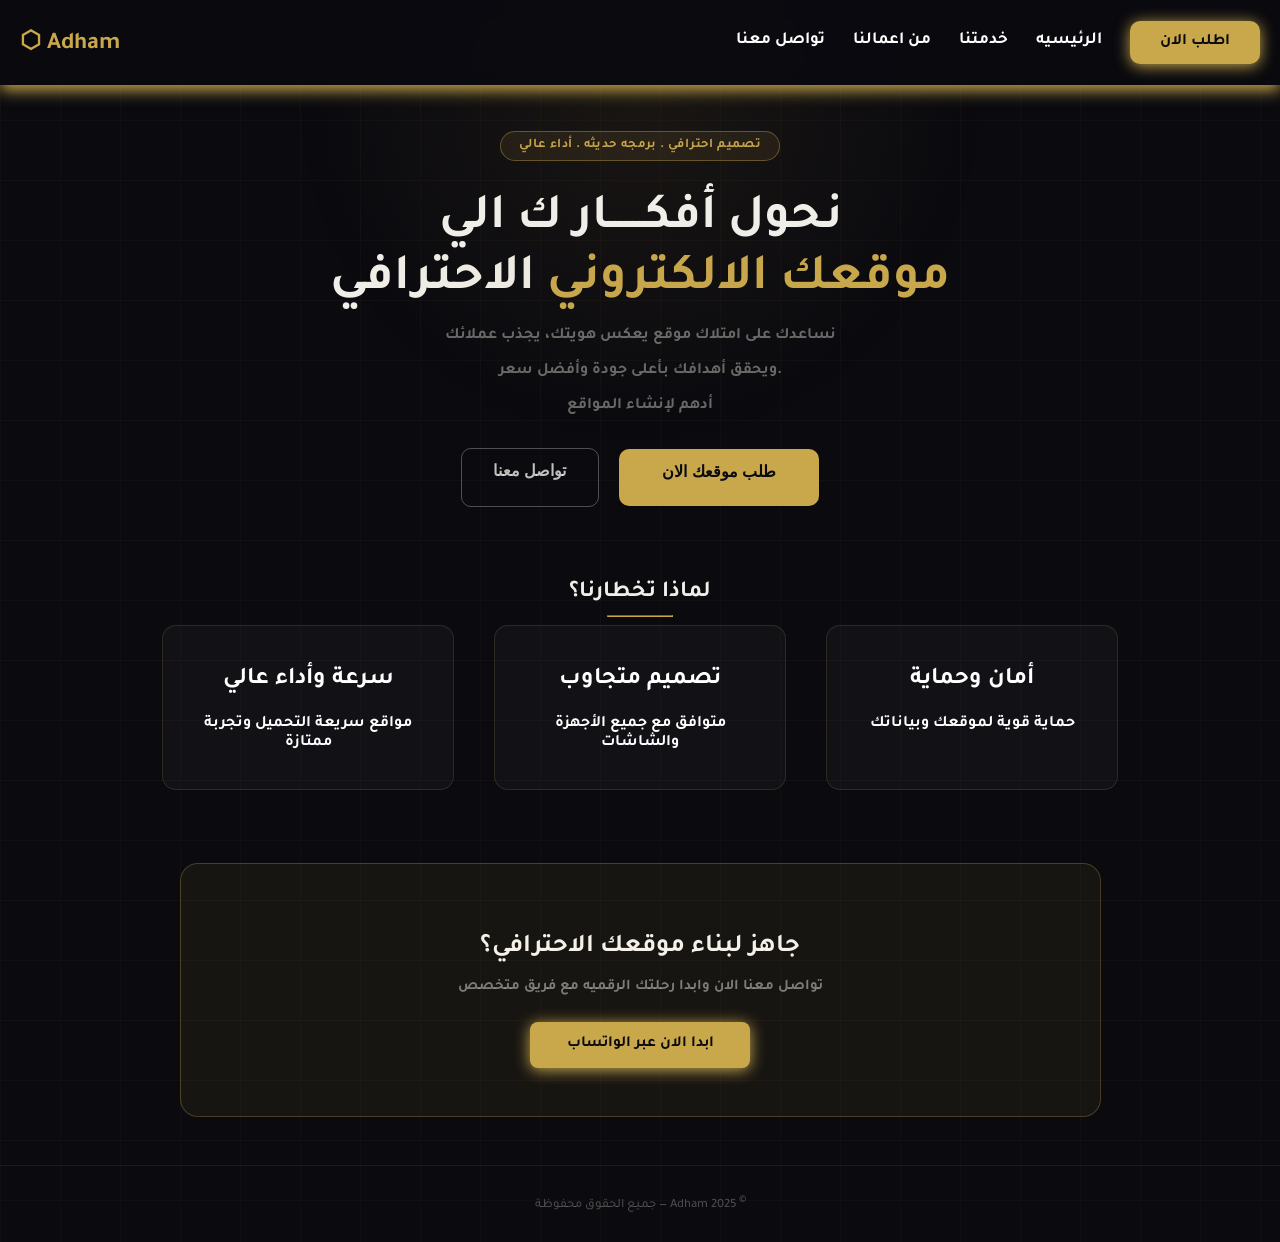
==== index.html @ d5abe9b0 "sdef" ====
<!DOCTYPE html>
<html lang="ar">
<head>
    <meta charset="UTF-8">
    <meta name="viewport" content="width=device-width, initial-scale=1.0">
    <meta name="google-site-verification" content="_aU5YYXmU2YvGy8Y7TqDUoqO58o-6gWKZ0hLddtIbnk" />
    <title>أدهم لإنشاء المواقع | Technological Adham</title>
<meta name="description" content="أدهم لإنشاء المواقع وتصميم المواقع الإلكترونية الاحترافية">
<meta name="keywords" content="أدهم, إنشاء مواقع, تصميم مواقع, مواقع إلكترونية, Adham">
    <link href="https://fonts.googleapis.com/css2?family=Tajawal:wght@400;500;700;900&display=swap" rel="stylesheet">
    <link rel="shortcut icon" href="favicon-16x16.png" type="image/x-icon">
    <link rel="stylesheet" href="go.css">
</head>
<body>
    <header>
    <nav class="navbar">
    <h2>⬡ Adham</h2>

<div class="menu-toggle" id="menu-toggle">
☰
</div>

     <ul id="nav">
        <div class="f">
        <li><a href="#u">تواصل معنا</a></li>
        <li><a href="m.html">من اعمالنا</a></li>
     <li><a href="https://www.gcschool.tech/">خدمتنا</a></li>
     <li><a href="#we" >الرئيسيه</a></li>
    </div>
     <div class="cas" >
     <li class="hyt" onclick="sendWhatsApp6()">اطلب الان</li>
     </div>
     
     </ul>
    </nav>
</header>
<br id="we">
<br>
<section  class="rer">
<p class="font">تصميم احترافي . برمجه حديثه . أداء عالي</p>
<h1 class="e">نحول أفكــــــار ك الي</h1>
<h1 class="m"><span style="color: #c9a84c;">موقعك الالكتروني</span> الاحترافي</h1>
<div class="u">
<p class="j">نساعدك على امتلاك موقع يعكس هويتك، يجذب عملائك
</p>
<p class="g">ويحقق أهدافك بأعلى جودة وأفضل سعر.</p>
<p class="g">أدهم لإنشاء المواقع</p>
</div>
<center>
<div class="l">


<p  class="ws"onclick="sendWhatsApp()">تواصل معنا</p>
<p class="uo"onclick="sendWhatsApp6()">طلب موقعك الان</p>
</div></center>
</section>
<br>
<br>
<br>
<h3 class="ops">لماذا تخطارنا؟</h3>
<hr class="vo">
<center>

<section class="features">

    <div class="box">
        <h2>سرعة وأداء عالي</h2>
        <p>مواقع سريعة التحميل وتجربة ممتازة</p>
    </div>

    <div class="box">
        <h2>تصميم متجاوب</h2>
        <p>متوافق مع جميع الأجهزة والشاشات</p>
    </div>

    <div class="box">
        <h2>أمان وحماية</h2>
        <p>حماية قوية لموقعك وبياناتك</p>
    </div>


</section>
<br>
<br>
<br>
<div class="kok">
<h2 class="vov">
    جاهز لبناء موقعك الاحترافي؟
</h2>
<p class="llk">تواصل معنا الان وابدا رحلتك الرقميه مع فريق متخصص</p>
<div class="jjh" id="u" onclick="sendWhatsApp9()">ابدا الان عبر الواتساب</div>
</div>
</center>

<footer>
    <p class="qaz" >جميع الحقوق محفوظة — Adham 2025 <sup> ©</sup></p>
</footer>

<script src="ht.js"></script>
</body>
</html>
---- go.css ----
.navbar {
    display: flex;
    justify-content: space-between;
    align-items: center;
    
 box-sizing: border-box;
padding: 5px 20px;
color: #c9a84c;
box-shadow: 0 5px 15px #c9a84c;
  position: fixed;
  top: 0;
  left: 0;
  width: 100%;
      background: rgba(10, 10, 15, 0.88);
  z-index: 9999;
  backdrop-filter: blur(10px); /* التغبيش */
  
}

a:hover{
    color: #c9a84c;
    transform: scale(1.5);
}

body{
    margin: 0;
    padding: 0;
    font-family: Arial, sans-serif;
    padding-top: 80px;
      color: #f0eee8;

    min-height: 100vh;
     background-color: #0a0a0f;
  background-image:
    linear-gradient(rgba(180,140,80,0.04) 1px, transparent 1px),
    linear-gradient(90deg, rgba(180,140,80,0.04) 1px, transparent 1px);
  background-size: 60px 60px;
    
  font-family: 'Tajawal', sans-serif;
  font-weight: 600;

 
}

h1 {
    font-size: clamp(2.2rem, 4vw, 3.9rem);
}

body::before {
  content: '';
  position: fixed;
  width: 700px; height: 700px;
  border-radius: 50%;
  background: radial-gradient(circle, rgba(180,140,60,0.09) 0%, transparent 70%);
  top: -250px; left: 50%;
  transform: translateX(-50%);
  pointer-events: none;
  z-index: 0;
}

#nav {
    
    display: flex;
    list-style: none;
    gap: 28px;
    
}



a {
    text-decoration: none;
    color: white;
    font-size: 17px;
    transition: all 0.6s ease-in-out;
}

.cas {
width: 90px;

background: #c9a84c;
padding: 12px 20px;

border-radius: 10px;
box-shadow: 0 2px 15px #c9a84c;
}

.f {
    padding-top: 10px;
    display: flex;
    gap: 28px;
}

.font {
  display: inline-block;
    background: rgba(201, 168, 76, 0.1);
    border: 0.5px solid rgba(201, 168, 76, 0.4);
    color: #c9a84c;
    font-size: 0.82rem;
    font-weight: 600;
    padding: 0.38rem 1.1rem;
    border-radius: 100px;
    margin-bottom: 1.8rem;
    letter-spacing: 0.03em;
}

.rer {
      text-align: center;

}

.e {
   margin: 0;
    font-size: 50px;
    transform: scaleX(1.0);
    
}

.m {
    
    margin: 0;
}

.g {
   
    color: dimgray;
}

.j {
    color: dimgray;
    
}

.u {
    margin: 0;
}


.uo {
    width: 130px;
    height: 30px;
    background: #c9a84c;
    padding: 0.85rem 2.2rem;
    border-radius: 10px;
    color: #0a0a0f;
    font-family: 'Cairo', sans-serif;
    font-weight: 700;
        transition: background 0.2s, transform 0.15s;
}

.uo:hover {
    transform: translateY(-4px);
}

.l {
    align-items: center;
/* flex-wrap: wrap; */
justify-content: center;
gap: 20px;
    display: flex;
}

.ws {
   background: transparent;
    color: rgba(240, 238, 232, 0.8);
    border: 0.5px solid rgba(240, 238, 232, 0.3);
    width: 130px;
    height: 30px;
    border-radius: 10px;
    padding: 0.85rem 0.2rem;
        font-family: 'Cairo', sans-serif;
    font-weight: 600;
    font-size: 0.97rem;
    transition:transform   0.6s ease-in-out;
}

.ws:hover {
    color: #c9a84c;
    border: 0.5px solid #c9a84c;
    transform: scale(1.05);
}

.ops {
    font-size: 23px;
    text-align: center;
    margin: 0;
}

.vo {
    width: 5%;
    border-color: #c9a84c;

}



.p {
    text-align: left;
    padding-left: 100px;
}

.box{
    width: 250px;
    padding: 20px;
    background: rgba(255,255,255,0.03);
    border-radius: 14px;
    border: 0.5px solid rgba(201,168,76,0.16);
    /* backdrop-filter: blur(10px); */
    transition: background 0.25s, border-color 0.25s, transform 0.2s;
}

.box:hover {
  background: rgba(201,168,76,0.07);
  border-color: rgba(201,168,76,0.4);
  transform: translateY(-4px);
}

.features{
    display: flex;
    justify-content: center;
    gap: 40px;
    
    flex-wrap: wrap;
    text-align: center;
    
}

.box{
    width: 250px;
    color: white;
}

.menu-toggle{
    display: none;
    font-size: 30px;
    color: white;
    cursor: pointer;
}
.trpo {
    text-align: center;
    /* padding-top: 10px; */
    font-weight: 200;
    color: blue;
}

.doi {
     width: 550px;
     height: 350px;
     border-radius: 15px;
     box-shadow: 0 2px 25px blue;
    display: block;
     margin-bottom: 100px;
     transition: transform  0.3s ease-in-out;
     object-fit: cover;
     
}

.doi:hover {
    transform: scale(1.05);
}


.er {
    padding-top: 25px;
  
    
}

.dfg {
    color:blueviolet;
    text-decoration:underline;
    transition: all  0.6s ease-in;
    
}

.dfg:hover {
    color: red;
    transform: scale(1.05);
}
.qw {
    border-color: rgb(68, 68, 248);
    
    margin-top: 25px;
}
.hyt{
    padding-left: 10px;
    color: #0a0a0f;
}
.yuy {
    border-color: rgb(68, 68, 248);
}
footer {
  text-align: center;
  padding: 15px 24px;
  border-top: 0.5px solid rgba(255, 255, 255, 0.07);
  font-size: 0.8rem;
  color: rgba(240, 238, 232, 0.28);
      position: relative;
      z-index: 1;
      font-weight: 500;
}

.vov {
    font-size: 1.6rem;
    font-weight: 700;
    color: #f5f0e8;
    margin-bottom: 0.6rem;
}

.llk {
 color: rgba(240, 238, 232, 0.48);
 font-size: 0.93rem;
 margin-bottom: 1.6rem;
}

.kok {
    background: rgba(201, 168, 76, 0.07);
    border-radius: 18px;
    border: 0.5px solid rgba(201, 168, 76, 0.28);
    padding: 3rem 2rem;
    max-width: 855px;
    margin: 1rem auto 3rem;
    position: relative;
    z-index: 1;
}

.jjh {
    background: #c9a84c;
    color: #0a0a0f;
    font-size: 0.97rem;
    font-weight: 700;
    max-width: 150px;
    border-radius: 8px;
    padding: 0.85rem 2.2rem;
    border: none;
    transition: background 2s , transform 0.15s;
    box-shadow: 0 2px 15px #c9a84c;
}

.jjh:hover {
    transform: translateY(-4px);
    background: #c9a84c;
}

.fre {
    
  word-spacing: 4px;
 height: 50px;
padding-top: 10px;
}
/* موبايل */
@media(max-width:768px){

    .menu-toggle{
        display: block;
    }

    .navbar{
    background: rgba(10, 10, 15, 0.88);
    z-index: 999;
    transition: all 0.9s ease-in-out; 
    box-shadow: 0 5px 15px #c9a84c;
}
.menu-toggle {
    color: #c9a84c;
}

.e {
        font-family: 'Tajawal', sans-serif;
    font-weight: 900;
    font-size: clamp(2.2rem, 6vw, 3.9rem);
    line-height
Determines the block-progression dimension of the text content area of an inline box.

Widely available across major browsers (Baseline since January 2018)
Learn more

Don't show
: 1.18;
    color: #f5f0e8;
    margin-bottom: 0.3rem;
}



.m {
        font-family: 'Tajawal', sans-serif;
    font-weight: 900;
    font-size: clamp(2.2rem, 6vw, 3.9rem);
    line-height
Determines the block-progression dimension of the text content area of an inline box.

Widely available across major browsers (Baseline since January 2018)
Learn more

Don't show
: 1.18;
    color: #f5f0e8;
    margin-bottom: 0.3rem;
}

.trpo {
    padding-top: 25px; 
}
.kok {
    max-width: 270px;
    
}

.jjh {
    min-width: 150px;
}


    #nav{
        display: none;
        flex-direction: column;
        background: rgba(10, 10, 15, 0.97);
        position: absolute;
        backdrop-filter: blur(14px);
        align-items: center;
        top: 70px;
        right: 0;
        width: 90%;
        padding: 20px;
        border-bottom: 0.5px solid rgba(201, 168, 76, 0.2);
        justify-content: center;
        text-align: center;
    }

    .doi {
        width: 300px;
        height: 230px;
    }

    .cas {
        width: 120px;
        padding-left: 10px;
    }

    #nav.active{
        display: flex;
    }

    .f{
        display: flex;
        flex-direction: column;
        gap: 20px;
        
    }
    .l {
        gap: 12px;
    }

    .box {
        width: 300px;
    }

   
 
    .features {
        padding-right: 5px;
        padding-bottom: 35px;
    }

}
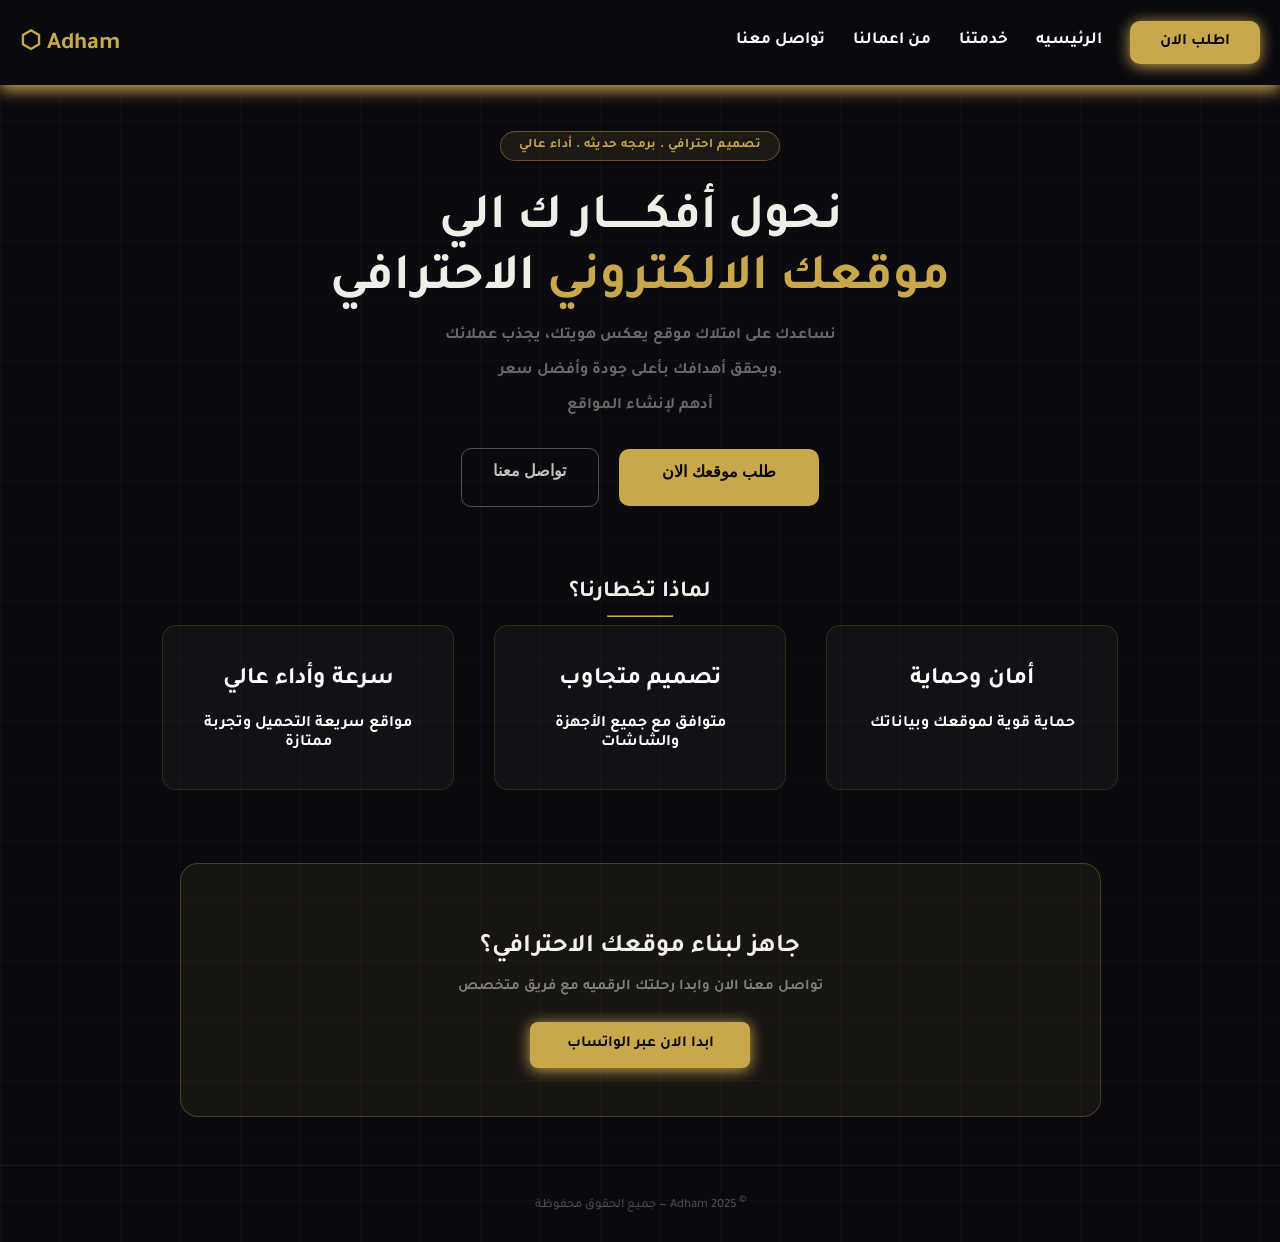
==== commit 4bcca257: "rtf" ====
--- a/index.html
+++ b/index.html
@@ -5,11 +5,11 @@
     <meta charset="UTF-8">
     <meta name="viewport" content="width=device-width, initial-scale=1.0">
     <meta name="google-site-verification" content="_aU5YYXmU2YvGy8Y7TqDUoqO58o-6gWKZ0hLddtIbnk" />
-    <title>أدهم لإنشاء المواقع | Technological Adham</title>
-<meta name="description" content="أدهم لإنشاء المواقع وتصميم المواقع الإلكترونية الاحترافية">
+    <title>أدهم لانشاء المواقع</title>
+<meta name="description" content="أدهم لإنشاء المواقع - تصميم وتطوير مواقع إلكترونية احترافية سريعة ومتجاوبة مع جميع الأجهزة.">
 <meta name="keywords" content="أدهم, إنشاء مواقع, تصميم مواقع, مواقع إلكترونية, Adham">
     <link href="https://fonts.googleapis.com/css2?family=Tajawal:wght@400;500;700;900&display=swap" rel="stylesheet">
-    <link rel="shortcut icon" href="favicon-16x16.png" type="image/x-icon">
+    <link rel="shortcut icon" href="download.jpg" type="image/x-icon">
     <link rel="stylesheet" href="go.css">
 </head>
 <body>
--- a/go.css
+++ b/go.css
@@ -31,7 +31,8 @@
     font-family: Arial, sans-serif;
     padding-top: 80px;
       color: #f0eee8;
-
+      transform: translateY(20px);
+      animation: fadeIn 1s ease forwards;
     min-height: 100vh;
      background-color: #0a0a0f;
   background-image:
@@ -45,13 +46,24 @@
  
 }
 
+@keyframes fadeIn{
+    from{
+        opacity: 0;
+        transform: translateY(20px);
+    }
+    to{
+        opacity: 1;
+        transform: translateY(0);
+    }
+}
+
 h1 {
     font-size: clamp(2.2rem, 4vw, 3.9rem);
 }
 
 body::before {
   content: '';
-  position: fixed;
+  /* position: fixed; */
   width: 700px; height: 700px;
   border-radius: 50%;
   background: radial-gradient(circle, rgba(180,140,60,0.09) 0%, transparent 70%);
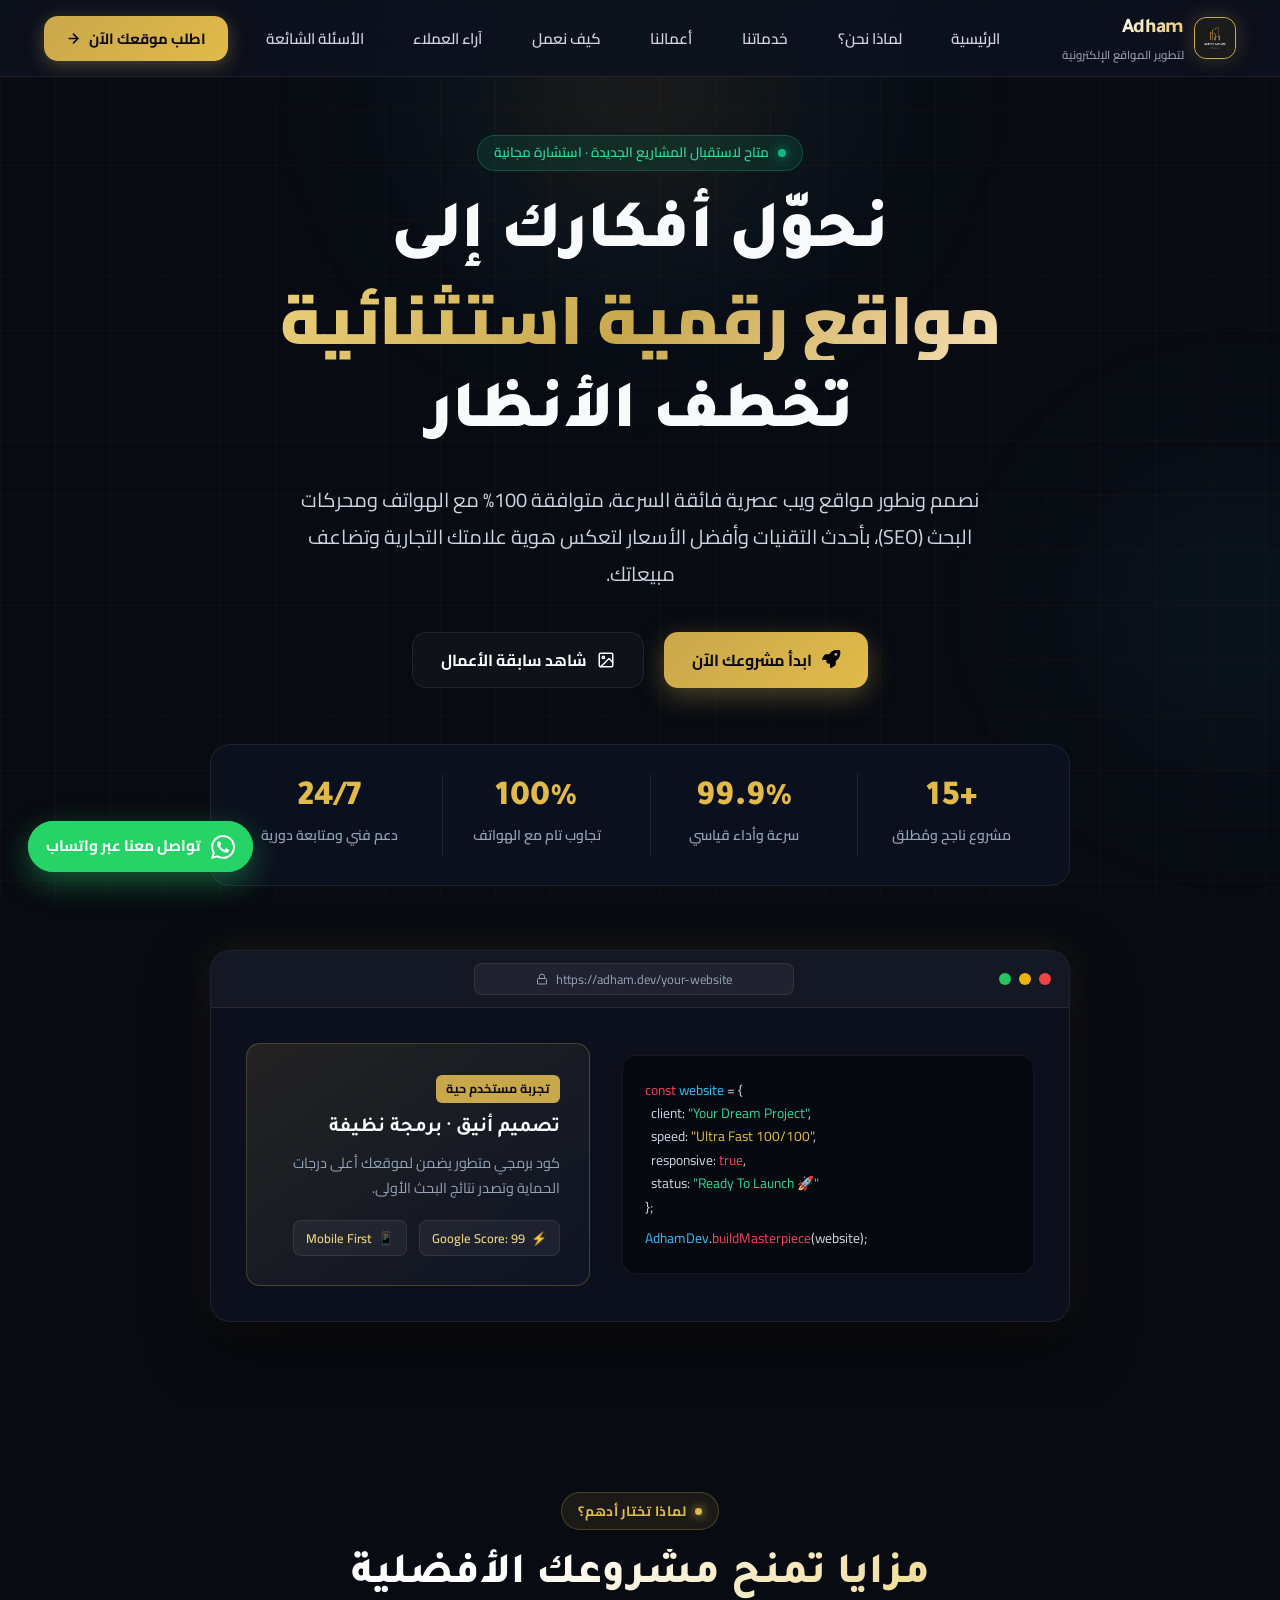
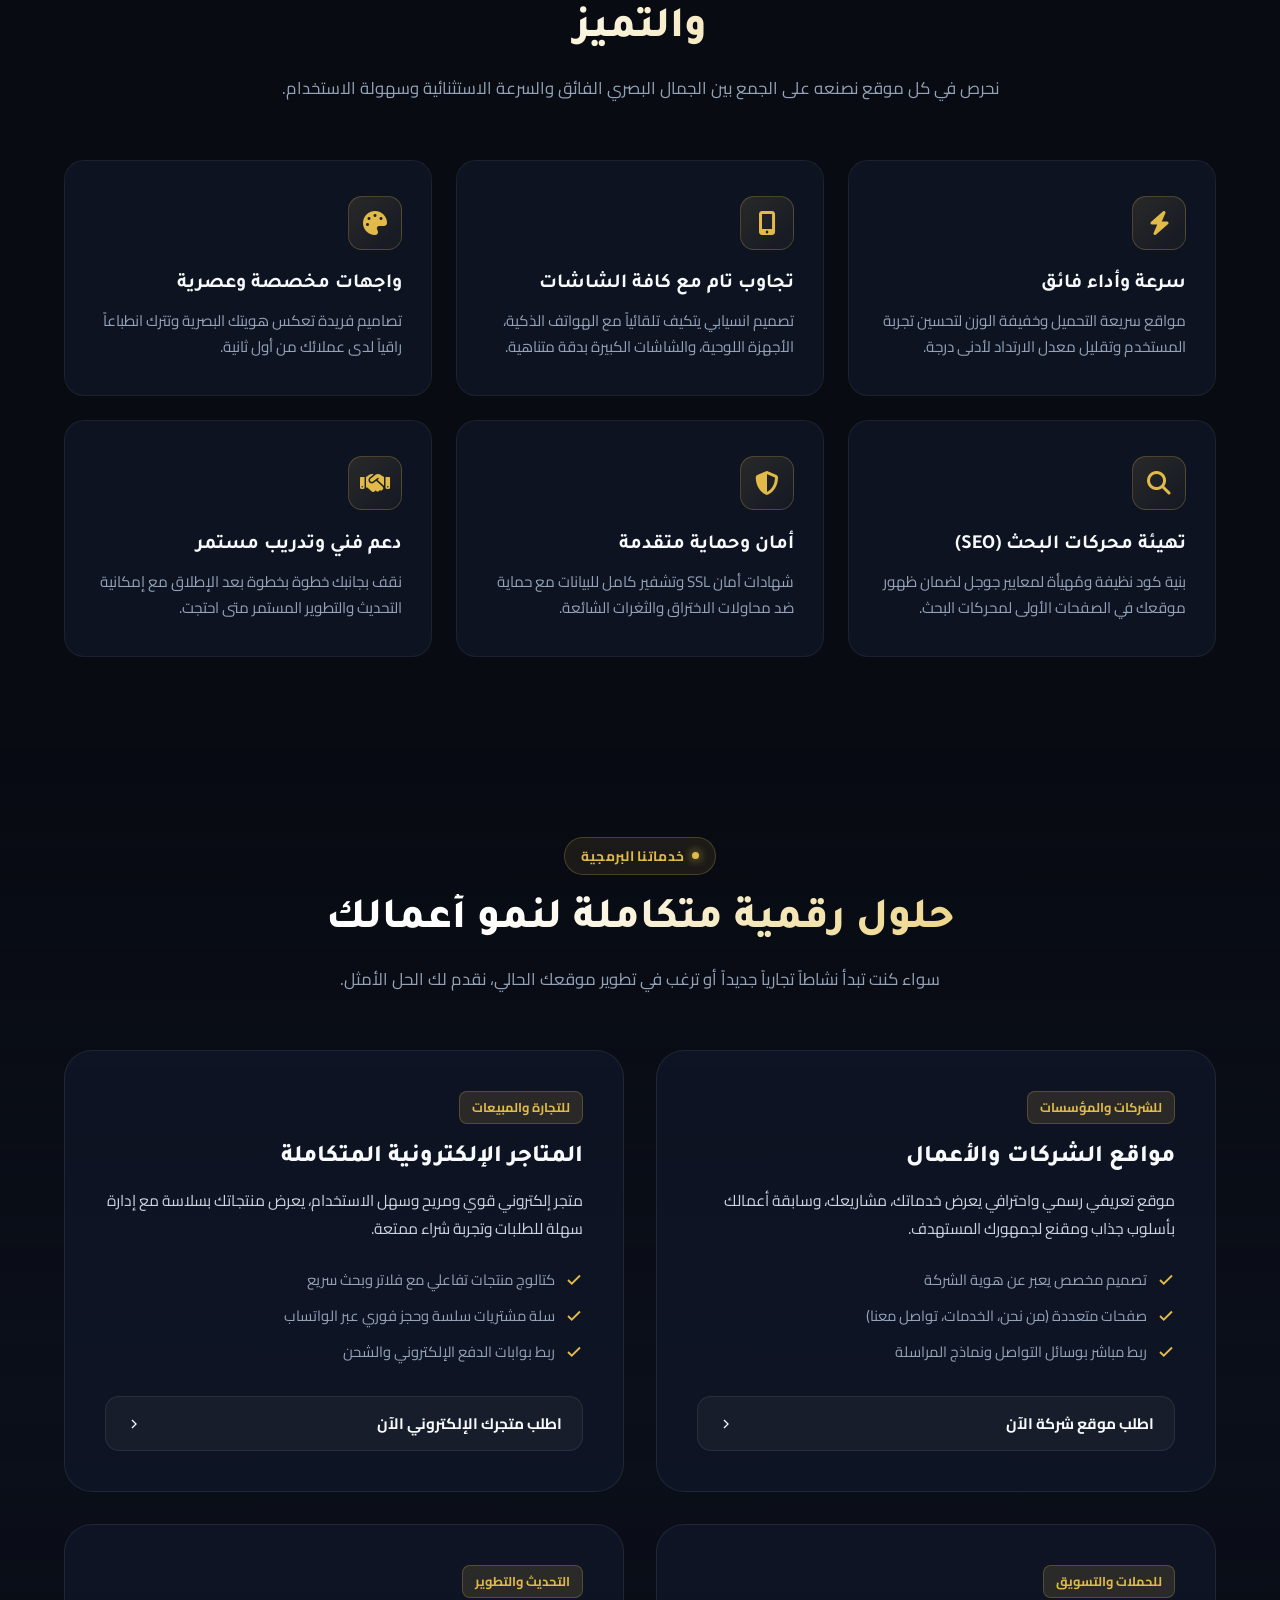
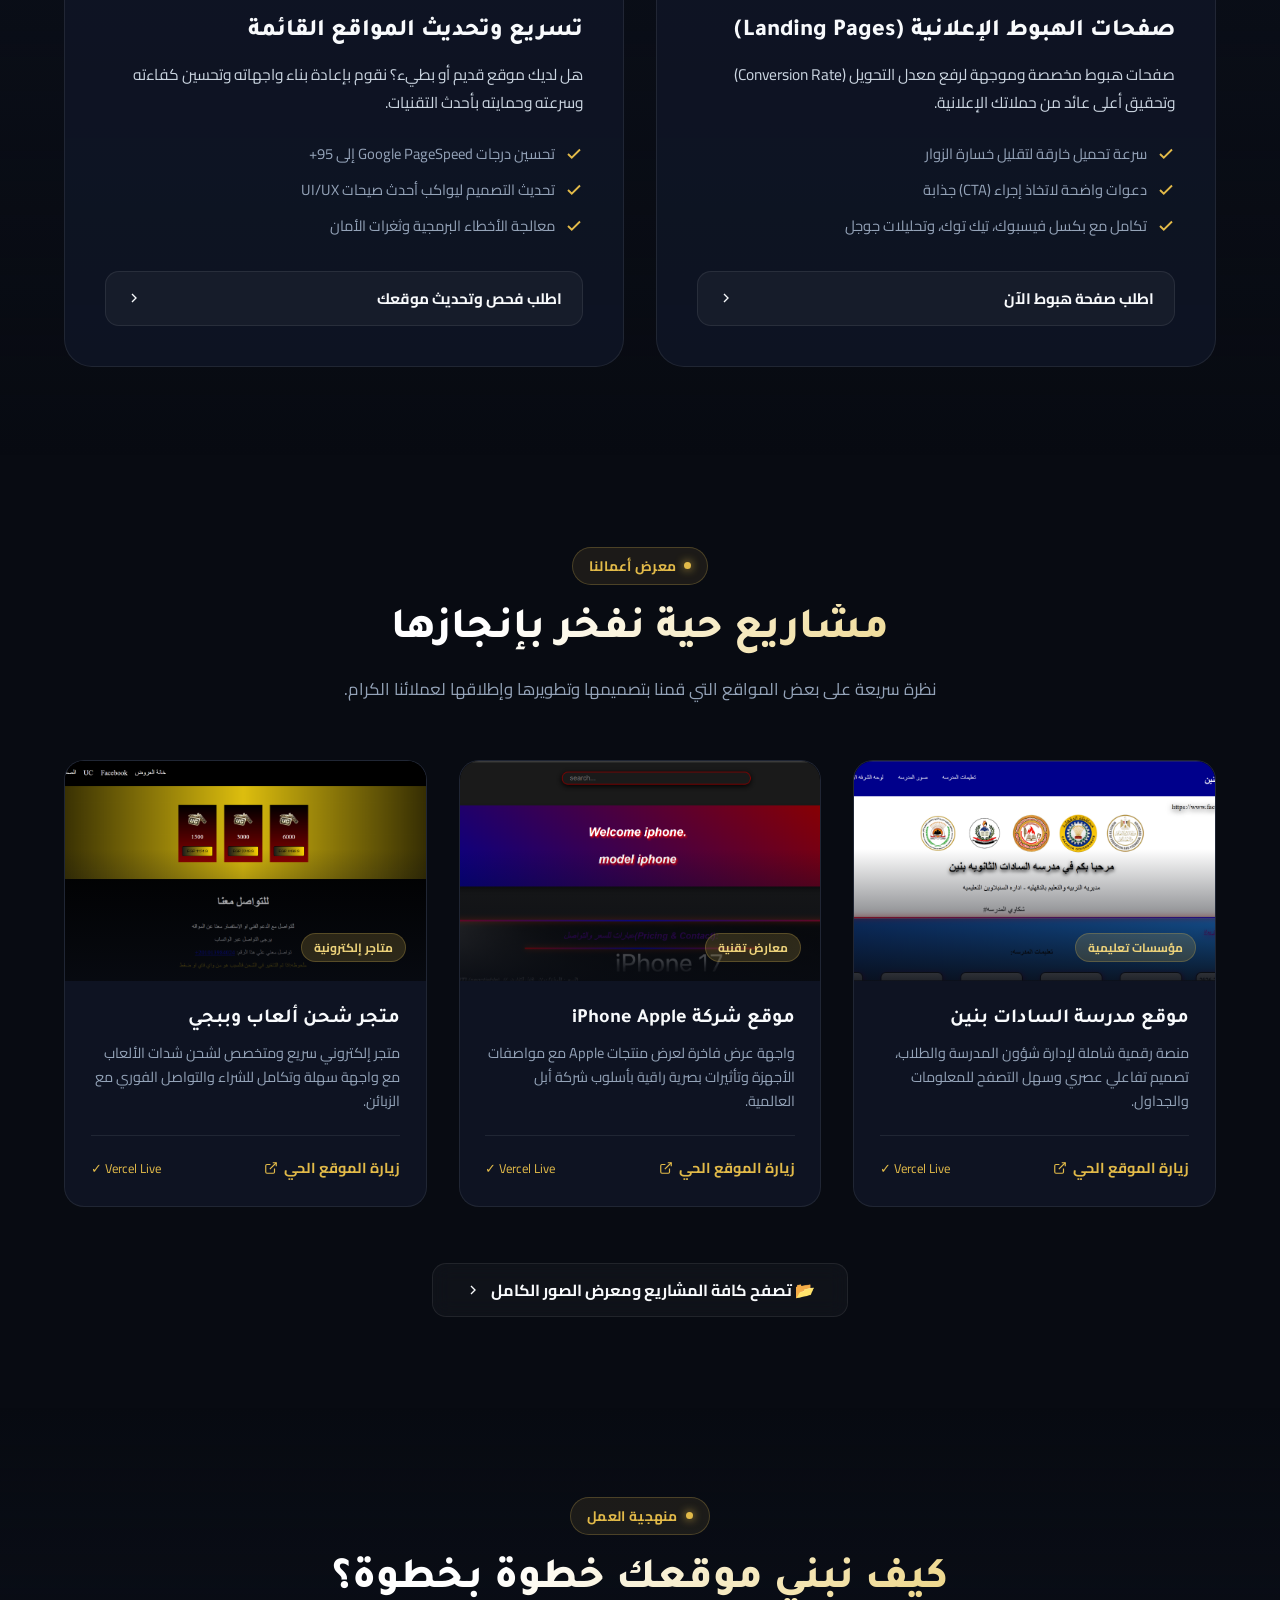
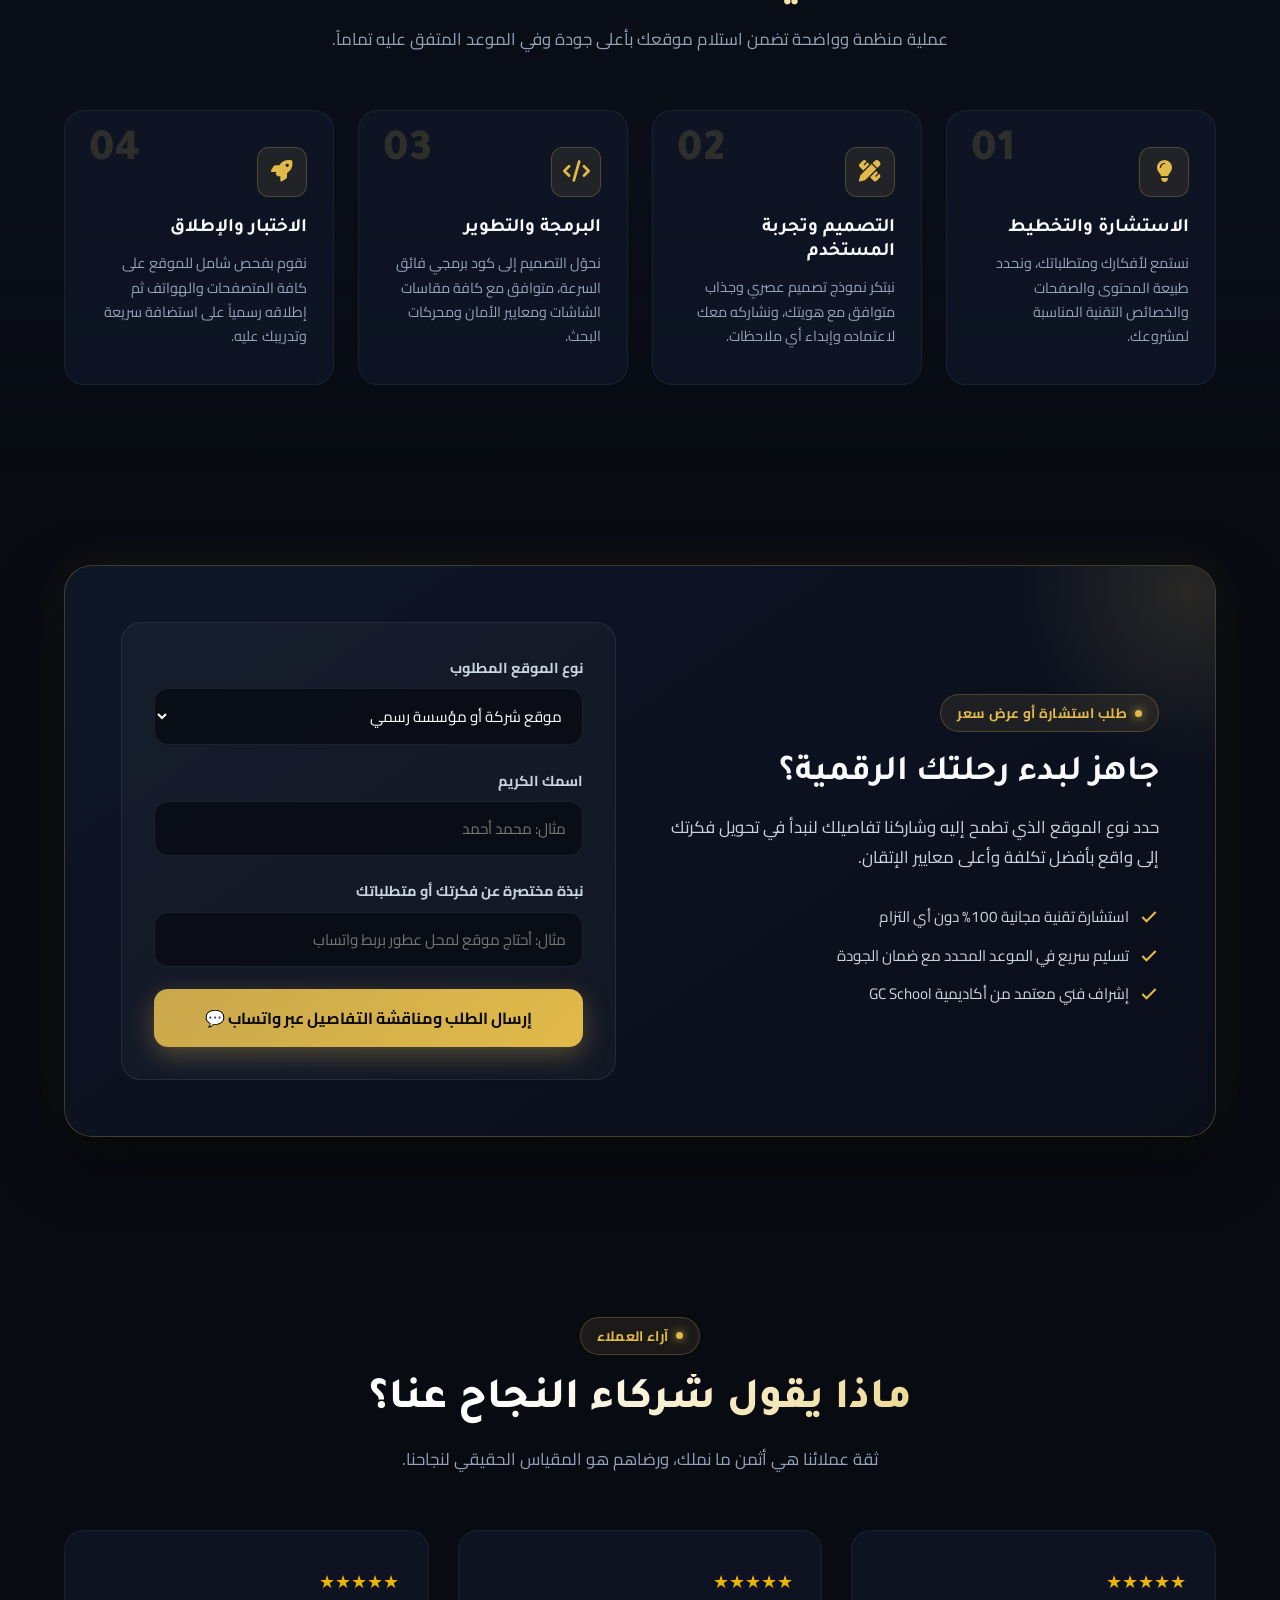
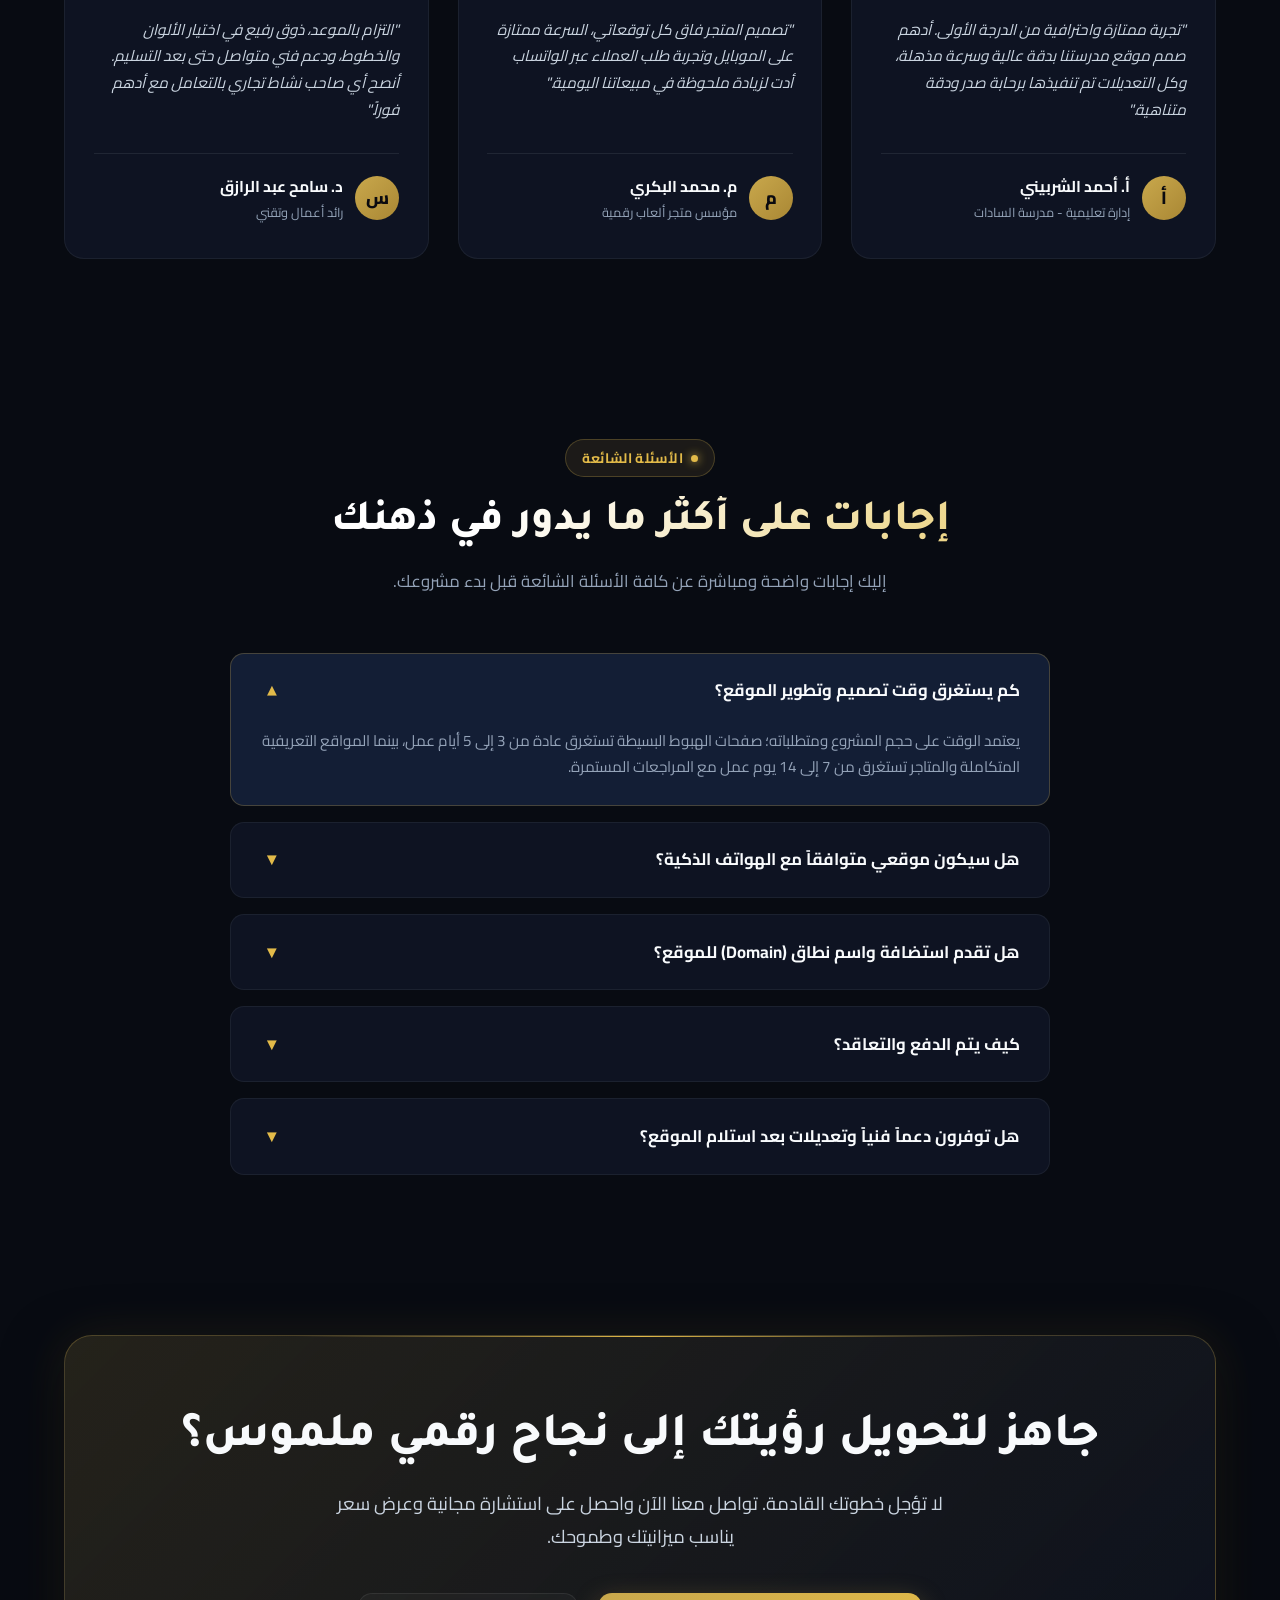
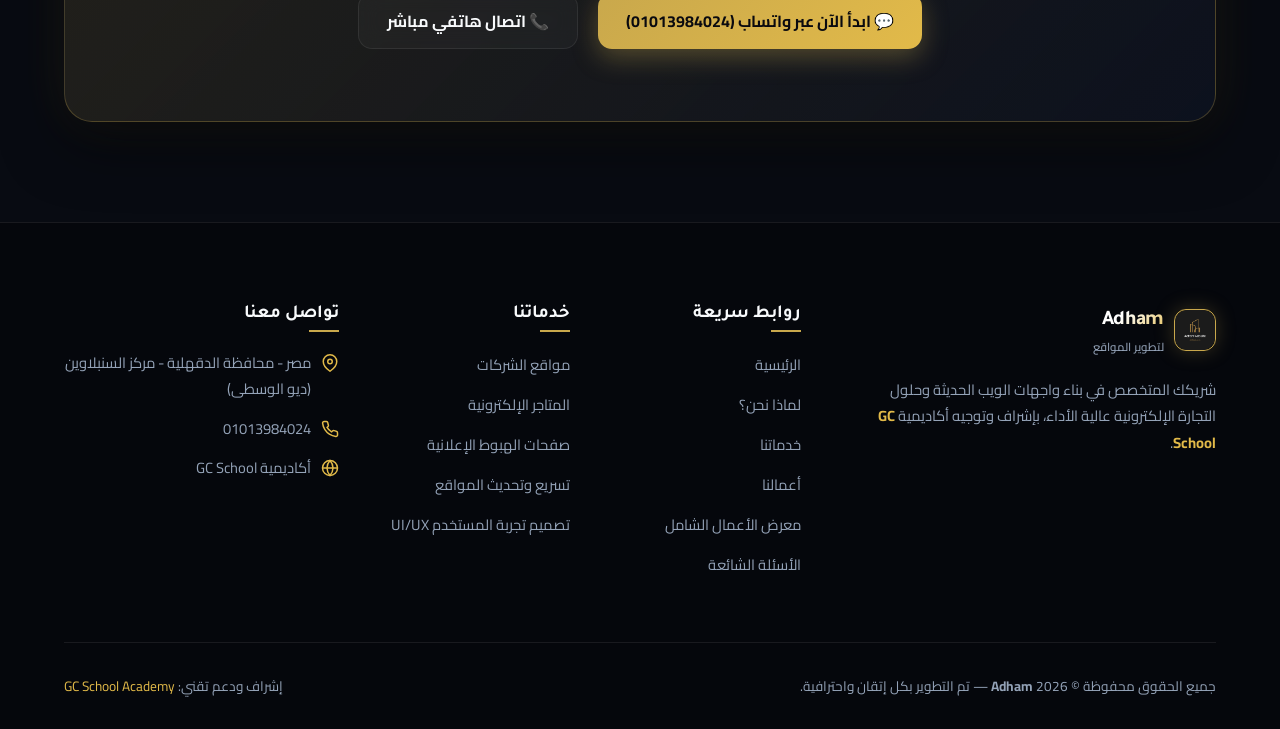
==== commit 675b732a: "fgfgf" ====
--- a/index.html
+++ b/index.html
@@ -1,102 +1,848 @@
-
 <!DOCTYPE html>
-<html lang="ar">
+<html lang="ar" dir="rtl">
+
 <head>
     <meta charset="UTF-8">
     <meta name="viewport" content="width=device-width, initial-scale=1.0">
     <meta name="google-site-verification" content="_aU5YYXmU2YvGy8Y7TqDUoqO58o-6gWKZ0hLddtIbnk" />
-    <title>أدهم لانشاء المواقع</title>
-<meta name="description" content="أدهم لإنشاء المواقع - تصميم وتطوير مواقع إلكترونية احترافية سريعة ومتجاوبة مع جميع الأجهزة.">
-<meta name="keywords" content="أدهم, إنشاء مواقع, تصميم مواقع, مواقع إلكترونية, Adham">
-    <link href="https://fonts.googleapis.com/css2?family=Tajawal:wght@400;500;700;900&display=swap" rel="stylesheet">
+    <title>أدهم للحلول الرقمية | تصميم وتطوير المواقع الإلكترونية الاحترافية</title>
+    <meta name="description"
+        content="أدهم لإنشاء وتطوير المواقع الإلكترونية - تصميم وبرمجة مواقع حديثة، فائقة السرعة ومتجاوبة مع جميع الأجهزة ومُهيأة لمحركات البحث SEO بأعلى معايير الجودة.">
+    <meta name="keywords"
+        content="أدهم, إنشاء مواقع, تصميم مواقع, مواقع إلكترونية, تطوير ويب, متاجر إلكترونية, Adham, Web Design Egypt">
+    <meta name="theme-color" content="#080b12">
+
+    <!-- Fonts & Icons -->
+    <link rel="preconnect" href="https://fonts.googleapis.com">
+    <link rel="preconnect" href="https://fonts.gstatic.com" crossorigin>
+    <link
+        href="https://fonts.googleapis.com/css2?family=Cairo:wght@400;500;600;700;800;900&family=Tajawal:wght@400;500;700;800;900&display=swap"
+        rel="stylesheet">
+    <link rel="stylesheet" href="https://cdnjs.cloudflare.com/ajax/libs/font-awesome/6.5.1/css/all.min.css">
+
+    <!-- Favicon -->
     <link rel="shortcut icon" href="download.jpg" type="image/x-icon">
+
+    <!-- Stylesheet -->
     <link rel="stylesheet" href="go.css">
 </head>
+
 <body>
+
+    <!-- Background Ambient Effects -->
+    <div class="bg-grid-pattern"></div>
+    <div class="ambient-glow-top"></div>
+    <div class="ambient-glow-right"></div>
+
+    <!-- Header / Navbar -->
     <header>
-    <nav class="navbar">
-    <h2>⬡ Adham</h2>
-
-<div class="menu-toggle" id="menu-toggle">
-☰
-</div>
-
-     <ul id="nav">
-        <div class="f">
-        <li><a href="#u">تواصل معنا</a></li>
-        <li><a href="m.html">من اعمالنا</a></li>
-     <li><a href="https://www.gcschool.tech/">خدمتنا</a></li>
-     <li><a href="#we" >الرئيسيه</a></li>
+        <div class="nav-container">
+            <a href="#hero" class="brand-logo">
+                <div class="logo-icon"><img style="width: 100px; height: 100%; border-radius: 13px; object-fit: contain;" src="Adham web.png" alt="شعار Adham"></div>
+                <div class="logo-text">
+                    <span class="logo-title">Adham</span>
+                    <span class="logo-sub">لتطوير المواقع الإلكترونية</span>
+                </div>
+            </a>
+
+            <div class="menu-toggle" id="menu-toggle" aria-label="القائمة" aria-expanded="false">
+                ☰
+            </div>
+
+            <ul class="nav-menu" id="nav-menu">
+                <li><a href="#hero">الرئيسية</a></li>
+                <li><a href="#features">لماذا نحن؟</a></li>
+                <li><a href="#services">خدماتنا</a></li>
+                <li><a href="#portfolio">أعمالنا</a></li>
+                <li><a href="#process">كيف نعمل</a></li>
+                <li><a href="#reviews">آراء العملاء</a></li>
+                <li><a href="#faq">الأسئلة الشائعة</a></li>
+                <li>
+                    <button class="nav-cta-btn" onclick="sendWhatsApp6()">
+                        <span>اطلب موقعك الآن</span>
+                        <svg width="15" height="15" viewBox="0 0 24 24" fill="none" stroke="currentColor" stroke-width="2.5" stroke-linecap="round" stroke-linejoin="round">
+                            <line x1="5" y1="12" x2="19" y2="12"></line>
+                            <polyline points="12 5 19 12 12 19"></polyline>
+                        </svg>
+                    </button>
+                </li>
+            </ul>
+        </div>
+    </header>
+
+    <!-- Main Content -->
+    <main>
+
+        <!-- Hero Section -->
+        <section class="hero" id="hero">
+            <div class="container">
+                <div class="hero-content">
+                    <div class="hero-status-pill">
+                        <span class="status-dot"></span>
+                        <span>متاح لاستقبال المشاريع الجديدة · استشارة مجانية</span>
+                    </div>
+
+                    <h1>
+                        نحوّل أفكارك إلى
+                        <br>
+                        <span class="gold-gradient-text">مواقع رقمية استثنائية</span>
+                        تخطف الأنظار
+                    </h1>
+
+                    <p class="hero-desc">
+                        نصمم ونطور مواقع ويب عصرية فائقة السرعة، متوافقة 100% مع الهواتف ومحركات البحث (SEO)،
+                        بأحدث التقنيات وأفضل الأسعار لتعكس هوية علامتك التجارية وتضاعف مبيعاتك.
+                    </p>
+
+                    <div class="hero-actions">
+                        <button class="btn btn-primary" onclick="sendWhatsApp6()">
+                            <i class="fa-solid fa-rocket rocket-icon-black"></i>
+                            <span>ابدأ مشروعك الآن</span>
+                        </button>
+                        <a href="#portfolio" class="btn btn-outline">
+                            <svg width="18" height="18" viewBox="0 0 24 24" fill="none" stroke="currentColor" stroke-width="2" stroke-linecap="round" stroke-linejoin="round">
+                                <rect x="3" y="3" width="18" height="18" rx="2" ry="2"></rect>
+                                <circle cx="8.5" cy="8.5" r="1.5"></circle>
+                                <polyline points="21 15 16 10 5 21"></polyline>
+                            </svg>
+                            <span>شاهد سابقة الأعمال</span>
+                        </a>
+                    </div>
+
+                    <!-- Key Stats Strip -->
+                    <div class="stats-grid">
+                        <div class="stat-item">
+                            <div class="stat-num">+15</div>
+                            <div class="stat-label">مشروع ناجح ومُطلق</div>
+                        </div>
+                        <div class="stat-item">
+                            <div class="stat-num">99.9%</div>
+                            <div class="stat-label">سرعة وأداء قياسي</div>
+                        </div>
+                        <div class="stat-item">
+                            <div class="stat-num">100%</div>
+                            <div class="stat-label">تجاوب تام مع الهواتف</div>
+                        </div>
+                        <div class="stat-item">
+                            <div class="stat-num">24/7</div>
+                            <div class="stat-label">دعم فني ومتابعة دورية</div>
+                        </div>
+                    </div>
+
+                    <!-- Interactive Browser Mockup Showcase -->
+                    <div class="hero-mockup-wrapper">
+                        <div class="mockup-window">
+                            <div class="mockup-header">
+                                <div class="mockup-dots">
+                                    <span></span>
+                                    <span></span>
+                                    <span></span>
+                                </div>
+                                <div class="mockup-search-bar">
+                                    <svg width="12" height="12" viewBox="0 0 24 24" fill="none" stroke="currentColor" stroke-width="2">
+                                        <rect x="3" y="11" width="18" height="11" rx="2" ry="2"></rect>
+                                        <path d="M7 11V7a5 5 0 0 1 10 0v4"></path>
+                                    </svg>
+                                    <span>https://adham.dev/your-website</span>
+                                </div>
+                                <div style="width: 40px;"></div>
+                            </div>
+                            <div class="mockup-body">
+                                <div class="mockup-preview-code">
+                                    <div><span class="code-keyword">const</span> <span class="code-fn">website</span> = {</div>
+                                    <div>&nbsp;&nbsp;client: <span class="code-str">"Your Dream Project"</span>,</div>
+                                    <div>&nbsp;&nbsp;speed: <span class="code-gold">"Ultra Fast 100/100"</span>,</div>
+                                    <div>&nbsp;&nbsp;responsive: <span class="code-keyword">true</span>,</div>
+                                    <div>&nbsp;&nbsp;status: <span class="code-str">"Ready To Launch 🚀"</span></div>
+                                    <div>};</div>
+                                    <div style="margin-top: 8px;"><span class="code-fn">AdhamDev</span>.<span class="code-keyword">buildMasterpiece</span>(website);</div>
+                                </div>
+                                <div class="mockup-preview-card">
+                                    <span class="mockup-badge">تجربة مستخدم حية</span>
+                                    <h4>تصميم أنيق · برمجة نظيفة</h4>
+                                    <p>كود برمجي متطور يضمن لموقعك أعلى درجات الحماية وتصدر نتائج البحث الأولى.</p>
+                                    <div class="mockup-metrics">
+                                        <div class="metric-pill">
+                                            <span>⚡</span>
+                                            <span>Google Score: 99</span>
+                                        </div>
+                                        <div class="metric-pill">
+                                            <span>📱</span>
+                                            <span>Mobile First</span>
+                                        </div>
+                                    </div>
+                                </div>
+                            </div>
+                        </div>
+                    </div>
+
+                </div>
+            </div>
+        </section>
+
+        <!-- Why Choose Us Section -->
+        <section class="features-section" id="features">
+            <div class="container">
+                <div class="section-header">
+                    <div class="section-tag">
+                        <span class="dot"></span>
+                        <span>لماذا تختار أدهم؟</span>
+                    </div>
+                    <h2 class="section-title">مزايا تمنح مشروعك الأفضلية والتميز</h2>
+                    <p class="section-subtitle">
+                        نحرص في كل موقع نصنعه على الجمع بين الجمال البصري الفائق والسرعة الاستثنائية وسهولة الاستخدام.
+                    </p>
+                </div>
+
+                <div class="features-grid">
+                    <div class="feature-card">
+                        <div class="feature-icon-box">
+                            <i class="fa-solid fa-bolt"></i>
+                        </div>
+                        <h3>سرعة وأداء فائق</h3>
+                        <p>مواقع سريعة التحميل وخفيفة الوزن لتحسين تجربة المستخدم وتقليل معدل الارتداد لأدنى درجة.</p>
+                    </div>
+
+                    <div class="feature-card">
+                        <div class="feature-icon-box">
+                            <i class="fa-solid fa-mobile-screen-button"></i>
+                        </div>
+                        <h3>تجاوب تام مع كافة الشاشات</h3>
+                        <p>تصميم انسيابي يتكيف تلقائياً مع الهواتف الذكية، الأجهزة اللوحية، والشاشات الكبيرة بدقة متناهية.</p>
+                    </div>
+
+                    <div class="feature-card">
+                        <div class="feature-icon-box">
+                            <i class="fa-solid fa-palette"></i>
+                        </div>
+                        <h3>واجهات مخصصة وعصرية</h3>
+                        <p>تصاميم فريدة تعكس هويتك البصرية وتترك انطباعاً راقياً لدى عملائك من أول ثانية.</p>
+                    </div>
+
+                    <div class="feature-card">
+                        <div class="feature-icon-box">
+                            <i class="fa-solid fa-magnifying-glass"></i>
+                        </div>
+                        <h3>تهيئة محركات البحث (SEO)</h3>
+                        <p>بنية كود نظيفة ومُهيأة لمعايير جوجل لضمان ظهور موقعك في الصفحات الأولى لمحركات البحث.</p>
+                    </div>
+
+                    <div class="feature-card">
+                        <div class="feature-icon-box">
+                            <i class="fa-solid fa-shield-halved"></i>
+                        </div>
+                        <h3>أمان وحماية متقدمة</h3>
+                        <p>شهادات أمان SSL وتشفير كامل للبيانات مع حماية ضد محاولات الاختراق والثغرات الشائعة.</p>
+                    </div>
+
+                    <div class="feature-card">
+                        <div class="feature-icon-box">
+                            <i class="fa-solid fa-handshake"></i>
+                        </div>
+                        <h3>دعم فني وتدريب مستمر</h3>
+                        <p>نقف بجانبك خطوة بخطوة بعد الإطلاق مع إمكانية التحديث والتطوير المستمر متى احتجت.</p>
+                    </div>
+                </div>
+            </div>
+        </section>
+
+        <!-- Services Section -->
+        <section class="services-section" id="services">
+            <div class="container">
+                <div class="section-header">
+                    <div class="section-tag">
+                        <span class="dot"></span>
+                        <span>خدماتنا البرمجية</span>
+                    </div>
+                    <h2 class="section-title">حلول رقمية متكاملة لنمو أعمالك</h2>
+                    <p class="section-subtitle">
+                        سواء كنت تبدأ نشاطاً تجارياً جديداً أو ترغب في تطوير موقعك الحالي، نقدم لك الحل الأمثل.
+                    </p>
+                </div>
+
+                <div class="services-grid">
+                    <!-- Service 1 -->
+                    <div class="service-card">
+                        <div>
+                            <span class="service-badge">للشركات والمؤسسات</span>
+                            <h3 class="service-title">مواقع الشركات والأعمال</h3>
+                            <p class="service-desc">
+                                موقع تعريفي رسمي واحترافي يعرض خدماتك، مشاريعك، وسابقة أعمالك بأسلوب جذاب ومقنع لجمهورك المستهدف.
+                            </p>
+                            <ul class="service-features-list">
+                                <li>
+                                    <svg width="18" height="18" viewBox="0 0 24 24" fill="none" stroke="currentColor" stroke-width="2.5"><polyline points="20 6 9 17 4 12"></polyline></svg>
+                                    <span>تصميم مخصص يعبر عن هوية الشركة</span>
+                                </li>
+                                <li>
+                                    <svg width="18" height="18" viewBox="0 0 24 24" fill="none" stroke="currentColor" stroke-width="2.5"><polyline points="20 6 9 17 4 12"></polyline></svg>
+                                    <span>صفحات متعددة (من نحن، الخدمات، تواصل معنا)</span>
+                                </li>
+                                <li>
+                                    <svg width="18" height="18" viewBox="0 0 24 24" fill="none" stroke="currentColor" stroke-width="2.5"><polyline points="20 6 9 17 4 12"></polyline></svg>
+                                    <span>ربط مباشر بوسائل التواصل ونماذج المراسلة</span>
+                                </li>
+                            </ul>
+                        </div>
+                        <button class="service-cta-link" onclick="sendServiceWhatsApp('مواقع الشركات والأعمال')">
+                            <span>اطلب موقع شركة الآن</span>
+                            <svg width="16" height="16" viewBox="0 0 24 24" fill="none" stroke="currentColor" stroke-width="2"><polyline points="9 18 15 12 9 6"></polyline></svg>
+                        </button>
+                    </div>
+
+                    <!-- Service 2 -->
+                    <div class="service-card">
+                        <div>
+                            <span class="service-badge">للتجارة والمبيعات</span>
+                            <h3 class="service-title">المتاجر الإلكترونية المتكاملة</h3>
+                            <p class="service-desc">
+                                متجر إلكتروني قوي ومريح وسهل الاستخدام، يعرض منتجاتك بسلاسة مع إدارة سهلة للطلبات وتجربة شراء ممتعة.
+                            </p>
+                            <ul class="service-features-list">
+                                <li>
+                                    <svg width="18" height="18" viewBox="0 0 24 24" fill="none" stroke="currentColor" stroke-width="2.5"><polyline points="20 6 9 17 4 12"></polyline></svg>
+                                    <span>كتالوج منتجات تفاعلي مع فلاتر وبحث سريع</span>
+                                </li>
+                                <li>
+                                    <svg width="18" height="18" viewBox="0 0 24 24" fill="none" stroke="currentColor" stroke-width="2.5"><polyline points="20 6 9 17 4 12"></polyline></svg>
+                                    <span>سلة مشتريات سلسة وحجز فوري عبر الواتساب</span>
+                                </li>
+                                <li>
+                                    <svg width="18" height="18" viewBox="0 0 24 24" fill="none" stroke="currentColor" stroke-width="2.5"><polyline points="20 6 9 17 4 12"></polyline></svg>
+                                    <span>ربط بوابات الدفع الإلكتروني والشحن</span>
+                                </li>
+                            </ul>
+                        </div>
+                        <button class="service-cta-link" onclick="sendServiceWhatsApp('المتاجر الإلكترونية')">
+                            <span>اطلب متجرك الإلكتروني الآن</span>
+                            <svg width="16" height="16" viewBox="0 0 24 24" fill="none" stroke="currentColor" stroke-width="2"><polyline points="9 18 15 12 9 6"></polyline></svg>
+                        </button>
+                    </div>
+
+                    <!-- Service 3 -->
+                    <div class="service-card">
+                        <div>
+                            <span class="service-badge">للحملات والتسويق</span>
+                            <h3 class="service-title">صفحات الهبوط الإعلانية (Landing Pages)</h3>
+                            <p class="service-desc">
+                                صفحات هبوط مخصصة وموجهة لرفع معدل التحويل (Conversion Rate) وتحقيق أعلى عائد من حملاتك الإعلانية.
+                            </p>
+                            <ul class="service-features-list">
+                                <li>
+                                    <svg width="18" height="18" viewBox="0 0 24 24" fill="none" stroke="currentColor" stroke-width="2.5"><polyline points="20 6 9 17 4 12"></polyline></svg>
+                                    <span>سرعة تحميل خارقة لتقليل خسارة الزوار</span>
+                                </li>
+                                <li>
+                                    <svg width="18" height="18" viewBox="0 0 24 24" fill="none" stroke="currentColor" stroke-width="2.5"><polyline points="20 6 9 17 4 12"></polyline></svg>
+                                    <span>دعوات واضحة لاتخاذ إجراء (CTA) جذابة</span>
+                                </li>
+                                <li>
+                                    <svg width="18" height="18" viewBox="0 0 24 24" fill="none" stroke="currentColor" stroke-width="2.5"><polyline points="20 6 9 17 4 12"></polyline></svg>
+                                    <span>تكامل مع بكسل فيسبوك، تيك توك، وتحليلات جوجل</span>
+                                </li>
+                            </ul>
+                        </div>
+                        <button class="service-cta-link" onclick="sendServiceWhatsApp('صفحات الهبوط الإعلانية')">
+                            <span>اطلب صفحة هبوط الآن</span>
+                            <svg width="16" height="16" viewBox="0 0 24 24" fill="none" stroke="currentColor" stroke-width="2"><polyline points="9 18 15 12 9 6"></polyline></svg>
+                        </button>
+                    </div>
+
+                    <!-- Service 4 -->
+                    <div class="service-card">
+                        <div>
+                            <span class="service-badge">التحديث والتطوير</span>
+                            <h3 class="service-title">تسريع وتحديث المواقع القائمة</h3>
+                            <p class="service-desc">
+                                هل لديك موقع قديم أو بطيء؟ نقوم بإعادة بناء واجهاته وتحسين كفاءته وسرعته وحمايته بأحدث التقنيات.
+                            </p>
+                            <ul class="service-features-list">
+                                <li>
+                                    <svg width="18" height="18" viewBox="0 0 24 24" fill="none" stroke="currentColor" stroke-width="2.5"><polyline points="20 6 9 17 4 12"></polyline></svg>
+                                    <span>تحسين درجات Google PageSpeed إلى 95+</span>
+                                </li>
+                                <li>
+                                    <svg width="18" height="18" viewBox="0 0 24 24" fill="none" stroke="currentColor" stroke-width="2.5"><polyline points="20 6 9 17 4 12"></polyline></svg>
+                                    <span>تحديث التصميم ليواكب أحدث صيحات UI/UX</span>
+                                </li>
+                                <li>
+                                    <svg width="18" height="18" viewBox="0 0 24 24" fill="none" stroke="currentColor" stroke-width="2.5"><polyline points="20 6 9 17 4 12"></polyline></svg>
+                                    <span>معالجة الأخطاء البرمجية وثغرات الأمان</span>
+                                </li>
+                            </ul>
+                        </div>
+                        <button class="service-cta-link" onclick="sendServiceWhatsApp('تحديث وتسريع موقع قائم')">
+                            <span>اطلب فحص وتحديث موقعك</span>
+                            <svg width="16" height="16" viewBox="0 0 24 24" fill="none" stroke="currentColor" stroke-width="2"><polyline points="9 18 15 12 9 6"></polyline></svg>
+                        </button>
+                    </div>
+                </div>
+            </div>
+        </section>
+
+        <!-- Portfolio Showcase Section -->
+        <section class="portfolio-section" id="portfolio">
+            <div class="container">
+                <div class="section-header">
+                    <div class="section-tag">
+                        <span class="dot"></span>
+                        <span>معرض أعمالنا</span>
+                    </div>
+                    <h2 class="section-title">مشاريع حية نفخر بإنجازها</h2>
+                    <p class="section-subtitle">
+                        نظرة سريعة على بعض المواقع التي قمنا بتصميمها وتطويرها وإطلاقها لعملائنا الكرام.
+                    </p>
+                </div>
+
+                <div class="projects-grid">
+                    <!-- Project 1: El Sadat School -->
+                    <div class="project-card">
+                        <div class="project-thumb">
+                            <img src="Screenshot 2026-05-18 142209.png" alt="موقع مدرسة السادات بنين" loading="lazy">
+                            <div class="project-overlay">
+                                <span class="project-tag">مؤسسات تعليمية</span>
+                            </div>
+                        </div>
+                        <div class="project-content">
+                            <div>
+                                <h3 class="project-title">موقع مدرسة السادات بنين</h3>
+                                <p class="project-desc">
+                                    منصة رقمية شاملة لإدارة شؤون المدرسة والطلاب، تصميم تفاعلي عصري وسهل التصفح للمعلومات والجداول.
+                                </p>
+                            </div>
+                            <div class="project-actions">
+                                <a href="https://el-sadat-school.vercel.app/" target="_blank" rel="noopener noreferrer" class="live-link">
+                                    <span>زيارة الموقع الحي</span>
+                                    <svg width="14" height="14" viewBox="0 0 24 24" fill="none" stroke="currentColor" stroke-width="2"><path d="M18 13v6a2 2 0 0 1-2 2H5a2 2 0 0 1-2-2V8a2 2 0 0 1 2-2h6"></path><polyline points="15 3 21 3 21 9"></polyline><line x1="10" y1="14" x2="21" y2="3"></line></svg>
+                                </a>
+                                <span style="font-size: 0.8rem; color: var(--gold-400);">Vercel Live ✓</span>
+                            </div>
+                        </div>
+                    </div>
+
+                    <!-- Project 2: iPhone Apple Store -->
+                    <div class="project-card">
+                        <div class="project-thumb">
+                            <img src="Screenshot 2026-05-18 142635.png" alt="موقع شركة iPhone Apple" loading="lazy">
+                            <div class="project-overlay">
+                                <span class="project-tag">معارض تقنية</span>
+                            </div>
+                        </div>
+                        <div class="project-content">
+                            <div>
+                                <h3 class="project-title">موقع شركة iPhone Apple</h3>
+                                <p class="project-desc">
+                                    واجهة عرض فاخرة لعرض منتجات Apple مع مواصفات الأجهزة وتأثيرات بصرية راقية بأسلوب شركة أبل العالمية.
+                                </p>
+                            </div>
+                            <div class="project-actions">
+                                <a href="https://i-phone-apple.vercel.app/" target="_blank" rel="noopener noreferrer" class="live-link">
+                                    <span>زيارة الموقع الحي</span>
+                                    <svg width="14" height="14" viewBox="0 0 24 24" fill="none" stroke="currentColor" stroke-width="2"><path d="M18 13v6a2 2 0 0 1-2 2H5a2 2 0 0 1-2-2V8a2 2 0 0 1 2-2h6"></path><polyline points="15 3 21 3 21 9"></polyline><line x1="10" y1="14" x2="21" y2="3"></line></svg>
+                                </a>
+                                <span style="font-size: 0.8rem; color: var(--gold-400);">Vercel Live ✓</span>
+                            </div>
+                        </div>
+                    </div>
+
+                    <!-- Project 3: PUBG Gaming Store -->
+                    <div class="project-card">
+                        <div class="project-thumb">
+                            <img src="Screenshot 2026-05-18 142606.png" alt="متجر شحن ببجي والألعاب" loading="lazy">
+                            <div class="project-overlay">
+                                <span class="project-tag">متاجر إلكترونية</span>
+                            </div>
+                        </div>
+                        <div class="project-content">
+                            <div>
+                                <h3 class="project-title">متجر شحن ألعاب وببجي</h3>
+                                <p class="project-desc">
+                                    متجر إلكتروني سريع ومتخصص لشحن شدات الألعاب مع واجهة سهلة وتكامل للشراء والتواصل الفوري مع الزبائن.
+                                </p>
+                            </div>
+                            <div class="project-actions">
+                                <a href="https://el-bakre-store.vercel.app/" target="_blank" rel="noopener noreferrer" class="live-link">
+                                    <span>زيارة الموقع الحي</span>
+                                    <svg width="14" height="14" viewBox="0 0 24 24" fill="none" stroke="currentColor" stroke-width="2"><path d="M18 13v6a2 2 0 0 1-2 2H5a2 2 0 0 1-2-2V8a2 2 0 0 1 2-2h6"></path><polyline points="15 3 21 3 21 9"></polyline><line x1="10" y1="14" x2="21" y2="3"></line></svg>
+                                </a>
+                                <span style="font-size: 0.8rem; color: var(--gold-400);">Vercel Live ✓</span>
+                            </div>
+                        </div>
+                    </div>
+                </div>
+
+                <div style="text-align: center;">
+                    <a href="m.html" class="btn btn-outline" style="padding: 12px 32px;">
+                        <span>📂 تصفح كافة المشاريع ومعرض الصور الكامل</span>
+                        <svg width="16" height="16" viewBox="0 0 24 24" fill="none" stroke="currentColor" stroke-width="2"><polyline points="9 18 15 12 9 6"></polyline></svg>
+                    </a>
+                </div>
+            </div>
+        </section>
+
+        <!-- Work Process Section -->
+        <section class="process-section" id="process">
+            <div class="container">
+                <div class="section-header">
+                    <div class="section-tag">
+                        <span class="dot"></span>
+                        <span>منهجية العمل</span>
+                    </div>
+                    <h2 class="section-title">كيف نبني موقعك خطوة بخطوة؟</h2>
+                    <p class="section-subtitle">
+                        عملية منظمة وواضحة تضمن استلام موقعك بأعلى جودة وفي الموعد المتفق عليه تماماً.
+                    </p>
+                </div>
+
+                <div class="process-grid">
+                    <div class="process-card">
+                        <span class="process-number">01</span>
+                        <div class="process-icon">
+                            <i class="fa-solid fa-lightbulb"></i>
+                        </div>
+                        <h3>الاستشارة والتخطيط</h3>
+                        <p>نستمع لأفكارك ومتطلباتك، ونحدد طبيعة المحتوى والصفحات والخصائص التقنية المناسبة لمشروعك.</p>
+                    </div>
+
+                    <div class="process-card">
+                        <span class="process-number">02</span>
+                        <div class="process-icon">
+                            <i class="fa-solid fa-pen-ruler"></i>
+                        </div>
+                        <h3>التصميم وتجربة المستخدم</h3>
+                        <p>نبتكر نموذج تصميم عصري وجذاب متوافق مع هويتك، ونشاركه معك لاعتماده وإبداء أي ملاحظات.</p>
+                    </div>
+
+                    <div class="process-card">
+                        <span class="process-number">03</span>
+                        <div class="process-icon">
+                            <i class="fa-solid fa-code"></i>
+                        </div>
+                        <h3>البرمجة والتطوير</h3>
+                        <p>نحوّل التصميم إلى كود برمجي فائق السرعة، متوافق مع كافة مقاسات الشاشات ومعايير الأمان ومحركات البحث.</p>
+                    </div>
+
+                    <div class="process-card">
+                        <span class="process-number">04</span>
+                        <div class="process-icon">
+                            <i class="fa-solid fa-rocket"></i>
+                        </div>
+                        <h3>الاختبار والإطلاق</h3>
+                        <p>نقوم بفحص شامل للموقع على كافة المتصفحات والهواتف ثم إطلاقه رسمياً على استضافة سريعة وتدريبك عليه.</p>
+                    </div>
+                </div>
+            </div>
+        </section>
+
+        <!-- Interactive Project Inquirer Widget -->
+        <section class="order-section" id="order">
+            <div class="container">
+                <div class="order-box">
+                    <div class="order-grid">
+                        <div class="order-info">
+                            <div class="section-tag">
+                                <span class="dot"></span>
+                                <span>طلب استشارة أو عرض سعر</span>
+                            </div>
+                            <h2>جاهز لبدء رحلتك الرقمية؟</h2>
+                            <p>
+                                حدد نوع الموقع الذي تطمح إليه وشاركنا تفاصيلك لنبدأ في تحويل فكرتك إلى واقع بأفضل تكلفة وأعلى معايير الإتقان.
+                            </p>
+                            <div class="order-perks">
+                                <div class="order-perk-item">
+                                    <svg width="20" height="20" viewBox="0 0 24 24" fill="none" stroke="currentColor" stroke-width="2.5"><polyline points="20 6 9 17 4 12"></polyline></svg>
+                                    <span>استشارة تقنية مجانية 100% دون أي التزام</span>
+                                </div>
+                                <div class="order-perk-item">
+                                    <svg width="20" height="20" viewBox="0 0 24 24" fill="none" stroke="currentColor" stroke-width="2.5"><polyline points="20 6 9 17 4 12"></polyline></svg>
+                                    <span>تسليم سريع في الموعد المحدد مع ضمان الجودة</span>
+                                </div>
+                                <div class="order-perk-item">
+                                    <svg width="20" height="20" viewBox="0 0 24 24" fill="none" stroke="currentColor" stroke-width="2.5"><polyline points="20 6 9 17 4 12"></polyline></svg>
+                                    <span>إشراف فني معتمد من أكاديمية GC School</span>
+                                </div>
+                            </div>
+                        </div>
+
+                        <div class="order-form">
+                            <form onsubmit="submitOrderForm(event)">
+                                <div class="form-group">
+                                    <label for="order-site-type">نوع الموقع المطلوب</label>
+                                    <select id="order-site-type" class="form-select">
+                                        <option value="موقع شركة أو مؤسسة رسمي">موقع شركة أو مؤسسة رسمي</option>
+                                        <option value="متجر إلكتروني لبيع المنتجات">متجر إلكتروني لبيع المنتجات</option>
+                                        <option value="صفحة هبوط إعلانية (Landing Page)">صفحة هبوط إعلانية (Landing Page)</option>
+                                        <option value="موقع شخصي أو بورتفوليو">موقع شخصي أو معرض أعمال (Portfolio)</option>
+                                        <option value="تطوير وتسريع موقع قائم">تطوير وتسريع موقع قائم</option>
+                                        <option value="فكرة مخصصة أخرى">فكرة برمجية مخصصة</option>
+                                    </select>
+                                </div>
+
+                                <div class="form-group">
+                                    <label for="order-name">اسمك الكريم</label>
+                                    <input type="text" id="order-name" class="form-input" placeholder="مثال: محمد أحمد" required>
+                                </div>
+
+                                <div class="form-group">
+                                    <label for="order-notes">نبذة مختصرة عن فكرتك أو متطلباتك</label>
+                                    <input type="text" id="order-notes" class="form-input" placeholder="مثال: أحتاج موقع لمحل عطور بربط واتساب">
+                                </div>
+
+                                <button type="submit" class="btn btn-primary" style="width: 100%; padding: 14px;">
+                                    <span>إرسال الطلب ومناقشة التفاصيل عبر واتساب 💬</span>
+                                </button>
+                            </form>
+                        </div>
+                    </div>
+                </div>
+            </div>
+        </section>
+
+        <!-- Client Testimonials Section -->
+        <section class="reviews-section" id="reviews">
+            <div class="container">
+                <div class="section-header">
+                    <div class="section-tag">
+                        <span class="dot"></span>
+                        <span>آراء العملاء</span>
+                    </div>
+                    <h2 class="section-title">ماذا يقول شركاء النجاح عنّا؟</h2>
+                    <p class="section-subtitle">
+                        ثقة عملائنا هي أثمن ما نملك، ورضاهم هو المقياس الحقيقي لنجاحنا.
+                    </p>
+                </div>
+
+                <div class="reviews-grid">
+                    <div class="review-card">
+                        <div>
+                            <div class="review-stars">★★★★★</div>
+                            <p class="review-text">
+                                "تجربة ممتازة واحترافية من الدرجة الأولى. أدهم صمم موقع مدرستنا بدقة عالية وسرعة مذهلة، وكل التعديلات تم تنفيذها برحابة صدر ودقة متناهية."
+                            </p>
+                        </div>
+                        <div class="reviewer-meta">
+                            <div class="reviewer-avatar">أ</div>
+                            <div>
+                                <div class="reviewer-name">أ. أحمد الشربيني</div>
+                                <div class="reviewer-role">إدارة تعليمية - مدرسة السادات</div>
+                            </div>
+                        </div>
+                    </div>
+
+                    <div class="review-card">
+                        <div>
+                            <div class="review-stars">★★★★★</div>
+                            <p class="review-text">
+                                "تصميم المتجر فاق كل توقعاتي، السرعة ممتازة على الموبايل وتجربة طلب العملاء عبر الواتساب أدت لزيادة ملحوظة في مبيعاتنا اليومية."
+                            </p>
+                        </div>
+                        <div class="reviewer-meta">
+                            <div class="reviewer-avatar">م</div>
+                            <div>
+                                <div class="reviewer-name">م. محمد البكري</div>
+                                <div class="reviewer-role">مؤسس متجر ألعاب رقمية</div>
+                            </div>
+                        </div>
+                    </div>
+
+                    <div class="review-card">
+                        <div>
+                            <div class="review-stars">★★★★★</div>
+                            <p class="review-text">
+                                "التزام بالموعد، ذوق رفيع في اختيار الألوان والخطوط، ودعم فني متواصل حتى بعد التسليم. أنصح أي صاحب نشاط تجاري بالتعامل مع أدهم فوراً."
+                            </p>
+                        </div>
+                        <div class="reviewer-meta">
+                            <div class="reviewer-avatar">س</div>
+                            <div>
+                                <div class="reviewer-name">د. سامح عبد الرازق</div>
+                                <div class="reviewer-role">رائد أعمال وتقني</div>
+                            </div>
+                        </div>
+                    </div>
+                </div>
+            </div>
+        </section>
+
+        <!-- FAQ Section -->
+        <section class="faq-section" id="faq">
+            <div class="container">
+                <div class="section-header">
+                    <div class="section-tag">
+                        <span class="dot"></span>
+                        <span>الأسئلة الشائعة</span>
+                    </div>
+                    <h2 class="section-title">إجابات على أكثر ما يدور في ذهنك</h2>
+                    <p class="section-subtitle">
+                        إليك إجابات واضحة ومباشرة عن كافة الأسئلة الشائعة قبل بدء مشروعك.
+                    </p>
+                </div>
+
+                <div class="faq-accordion">
+                    <div class="faq-item active">
+                        <div class="faq-question">
+                            <span>كم يستغرق وقت تصميم وتطوير الموقع؟</span>
+                            <span class="faq-chevron">▼</span>
+                        </div>
+                        <div class="faq-answer">
+                            يعتمد الوقت على حجم المشروع ومتطلباته؛ صفحات الهبوط البسيطة تستغرق عادة من 3 إلى 5 أيام عمل، بينما المواقع التعريفية المتكاملة والمتاجر تستغرق من 7 إلى 14 يوم عمل مع المراجعات المستمرة.
+                        </div>
+                    </div>
+
+                    <div class="faq-item">
+                        <div class="faq-question">
+                            <span>هل سيكون موقعي متوافقاً مع الهواتف الذكية؟</span>
+                            <span class="faq-chevron">▼</span>
+                        </div>
+                        <div class="faq-answer">
+                            بكل تأكيد! نعتمد منهجية "Mobile-First" في التصميم، مما يضمن أن يظهر موقعك بشكل رائع وسلس على هواتف الآيفون، الأندرويد، الأجهزة اللوحية، والشاشات المكتبية.
+                        </div>
+                    </div>
+
+                    <div class="faq-item">
+                        <div class="faq-question">
+                            <span>هل تقدم استضافة واسم نطاق (Domain) للموقع؟</span>
+                            <span class="faq-chevron">▼</span>
+                        </div>
+                        <div class="faq-answer">
+                            نعم، نساعدك في حجز الدومين المناسب وضبط الاستضافة السحابية الآمنة (Cloud Hosting) مجاناً أو بأسعار رمزية تضمن بقاء موقعك متصلاً بنسبة 99.9% وبسرعة فائقة.
+                        </div>
+                    </div>
+
+                    <div class="faq-item">
+                        <div class="faq-question">
+                            <span>كيف يتم الدفع والتعاقد؟</span>
+                            <span class="faq-chevron">▼</span>
+                        </div>
+                        <div class="faq-answer">
+                            يتم دفع دفعة أولى مقدمة (عربون) عند الاتفاق لبدء التصميم والبرمجة، ويسدد المتبقي بعد مراجعتك الكاملة للموقع ورضاك التام عنه قبل الإطلاق النهائي، مع خيارات دفع متعددة (فودافون كاش، إنستاباي، تحويل بنكي).
+                        </div>
+                    </div>
+
+                    <div class="faq-item">
+                        <div class="faq-question">
+                            <span>هل توفرون دعماً فنياً وتعديلات بعد استلام الموقع؟</span>
+                            <span class="faq-chevron">▼</span>
+                        </div>
+                        <div class="faq-answer">
+                            نعم، نمنحك فترة دعم فني وصيانة مجانية بعد التسليم لمعالجة أي استفسار أو إجراء تعديلات طفيفة، كما نقدم باقات صيانة دورية طويلة الأمد لراحتك.
+                        </div>
+                    </div>
+                </div>
+            </div>
+        </section>
+
+        <!-- Final CTA Banner -->
+        <section class="cta-banner-section" id="contact">
+            <div class="container">
+                <div class="cta-banner">
+                    <h2>جاهز لتحويل رؤيتك إلى نجاح رقمي ملموس؟</h2>
+                    <p>
+                        لا تؤجل خطوتك القادمة. تواصل معنا الآن واحصل على استشارة مجانية وعرض سعر يناسب ميزانيتك وطموحك.
+                    </p>
+                    <div class="cta-banner-actions">
+                        <button class="btn btn-primary" onclick="sendWhatsApp6()">
+                            <span>💬 ابدأ الآن عبر واتساب (01013984024)</span>
+                        </button>
+                        <a href="tel:01013984024" class="btn btn-outline">
+                            <span>📞 اتصال هاتفي مباشر</span>
+                        </a>
+                    </div>
+                </div>
+            </div>
+        </section>
+
+    </main>
+
+    <!-- Footer -->
+    <footer>
+        <div class="container">
+            <div class="footer-grid">
+                <div class="footer-col footer-about">
+                    <a href="#hero" class="brand-logo" style="margin-bottom: 10px;">
+                        <div class="logo-icon"><img style="width: 100px; height: 100%; border-radius: 13px; object-fit: contain;" src="Adham web.png" alt="شعار Adham"></div>
+                        <div class="logo-text">
+                            <span class="logo-title">Adham</span>
+                            <span class="logo-sub">لتطوير المواقع</span>
+                        </div>
+                    </a>
+                    <p>
+                        شريكك المتخصص في بناء واجهات الويب الحديثة وحلول التجارة الإلكترونية عالية الأداء، بإشراف وتوجيه أكاديمية 
+                        <a href="https://www.gcschool.tech/" target="_blank" rel="noopener noreferrer" style="color: var(--gold-400); font-weight: 700;">GC School</a>.
+                    </p>
+                </div>
+
+                <div class="footer-col">
+                    <h4>روابط سريعة</h4>
+                    <ul class="footer-links">
+                        <li><a href="#hero">الرئيسية</a></li>
+                        <li><a href="#features">لماذا نحن؟</a></li>
+                        <li><a href="#services">خدماتنا</a></li>
+                        <li><a href="#portfolio">أعمالنا</a></li>
+                        <li><a href="m.html">معرض الأعمال الشامل</a></li>
+                        <li><a href="#faq">الأسئلة الشائعة</a></li>
+                    </ul>
+                </div>
+
+                <div class="footer-col">
+                    <h4>خدماتنا</h4>
+                    <ul class="footer-links">
+                        <li><a href="#services">مواقع الشركات</a></li>
+                        <li><a href="#services">المتاجر الإلكترونية</a></li>
+                        <li><a href="#services">صفحات الهبوط الإعلانية</a></li>
+                        <li><a href="#services">تسريع وتحديث المواقع</a></li>
+                        <li><a href="#services">تصميم تجربة المستخدم UI/UX</a></li>
+                    </ul>
+                </div>
+
+                <div class="footer-col">
+                    <h4>تواصل معنا</h4>
+                    <div class="footer-contact-info">
+                        <div class="contact-item">
+                            <svg width="18" height="18" viewBox="0 0 24 24" fill="none" stroke="currentColor" stroke-width="2"><path d="M21 10c0 7-9 13-9 13s-9-6-9-13a9 9 0 0 1 18 0z"></path><circle cx="12" cy="10" r="3"></circle></svg>
+                            <span>مصر - محافظة الدقهلية - مركز السنبلاوين (ديو الوسطى)</span>
+                        </div>
+                        <div class="contact-item">
+                            <svg width="18" height="18" viewBox="0 0 24 24" fill="none" stroke="currentColor" stroke-width="2"><path d="M22 16.92v3a2 2 0 0 1-2.18 2 19.79 19.79 0 0 1-8.63-3.07 19.5 19.5 0 0 1-6-6 19.79 19.79 0 0 1-3.07-8.67A2 2 0 0 1 4.11 2h3a2 2 0 0 1 2 1.72 12.84 12.84 0 0 0 .7 2.81 2 2 0 0 1-.45 2.11L8.09 9.91a16 16 0 0 0 6 6l1.27-1.27a2 2 0 0 1 2.11-.45 12.84 12.84 0 0 0 2.81.7A2 2 0 0 1 22 16.92z"></path></svg>
+                            <span dir="ltr">01013984024</span>
+                        </div>
+                        <div class="contact-item">
+                            <svg width="18" height="18" viewBox="0 0 24 24" fill="none" stroke="currentColor" stroke-width="2"><circle cx="12" cy="12" r="10"></circle><line x1="2" y1="12" x2="22" y2="12"></line><path d="M12 2a15.3 15.3 0 0 1 4 10 15.3 15.3 0 0 1-4 10 15.3 15.3 0 0 1-4-10 15.3 15.3 0 0 1 4-10z"></path></svg>
+                            <a href="https://www.gcschool.tech/" target="_blank" rel="noopener noreferrer">أكاديمية GC School</a>
+                        </div>
+                    </div>
+                </div>
+            </div>
+
+            <div class="footer-bottom">
+                <div>
+                    جميع الحقوق محفوظة © 2026 <strong>Adham</strong> — تم التطوير بكل إتقان واحترافية.
+                </div>
+                <div>
+                    إشراف ودعم تقني: <a href="https://www.gcschool.tech/" target="_blank" rel="noopener noreferrer">GC School Academy</a>
+                </div>
+            </div>
+        </div>
+    </footer>
+
+    <!-- Floating WhatsApp Button -->
+    <a href="https://wa.me/201013984024?text=%D9%85%D8%B1%D8%AD%D8%A8%D8%A7%D9%8B%20%D8%A3%D8%AF%D9%87%D9%85%D8%8C%20%D8%A3%D9%88%D8%AF%20%D8%A7%D9%84%D8%A7%D8%B3%D8%AA%D9%81%D8%B3%D8%A7%D8%B1%20%D8%B9%D9%86%20%D8%AA%D8%B5%D9%85%D9%8A%D9%85%20%D9%88%D8%AA%D8%B7%D9%88%D9%8A%D8%B1%20%D9%85%D9%88%D9%82%D8%B9%20%D8%A5%D9%84%D9%83%D8%AA%D8%B1%D9%88%D9%86%D9%8A"
+        class="floating-whatsapp" target="_blank" rel="noopener noreferrer" aria-label="تواصل عبر الواتساب">
+        <svg viewBox="0 0 24 24" fill="currentColor">
+            <path d="M.057 24l1.687-6.163c-1.041-1.804-1.588-3.849-1.587-5.946.003-6.556 5.338-11.891 11.893-11.891 3.181.001 6.167 1.24 8.413 3.488 2.245 2.248 3.481 5.236 3.48 8.414-.003 6.557-5.338 11.892-11.893 11.892-1.99-.001-3.951-.5-5.688-1.448l-6.305 1.654zm6.597-3.807c1.676.995 3.276 1.591 5.392 1.592 5.448 0 9.886-4.434 9.889-9.885.002-5.462-4.415-9.89-9.881-9.892-5.452 0-9.887 4.434-9.889 9.884-.001 2.225.651 3.891 1.746 5.634l-.999 3.648 3.742-.981zm11.387-5.464c-.074-.124-.272-.198-.57-.347-.297-.149-1.758-.868-2.031-.967-.272-.099-.47-.149-.669.149-.198.297-.768.967-.941 1.165-.173.198-.347.223-.644.074-.297-.149-1.255-.462-2.39-1.475-.883-.788-1.48-1.761-1.653-2.059-.173-.297-.018-.458.13-.606.134-.133.297-.347.446-.521.151-.172.2-.296.3-.495.099-.198.05-.372-.025-.521-.075-.148-.669-1.611-.916-2.206-.242-.579-.487-.501-.669-.51l-.57-.01c-.198 0-.52.074-.792.372s-1.04 1.016-1.04 2.479 1.065 2.876 1.213 3.074c.149.198 2.095 3.2 5.076 4.487.709.306 1.263.489 1.694.626.712.226 1.36.194 1.872.118.571-.085 1.758-.719 2.006-1.413.248-.695.248-1.29.173-1.414z"/>
+        </svg>
+        <span>تواصل معنا عبر واتساب</span>
+    </a>
+
+    <!-- Back to Top Button -->
+    <div class="back-to-top" id="back-to-top" aria-label="الرجوع للأعلى">
+        <svg width="20" height="20" viewBox="0 0 24 24" fill="none" stroke="currentColor" stroke-width="2.5">
+            <polyline points="18 15 12 9 6 15"></polyline>
+        </svg>
     </div>
-     <div class="cas" >
-     <li class="hyt" onclick="sendWhatsApp6()">اطلب الان</li>
-     </div>
-     
-     </ul>
-    </nav>
-</header>
-<br id="we">
-<br>
-<section  class="rer">
-<p class="font">تصميم احترافي . برمجه حديثه . أداء عالي</p>
-<h1 class="e">نحول أفكــــــار ك الي</h1>
-<h1 class="m"><span style="color: #c9a84c;">موقعك الالكتروني</span> الاحترافي</h1>
-<div class="u">
-<p class="j">نساعدك على امتلاك موقع يعكس هويتك، يجذب عملائك
-</p>
-<p class="g">ويحقق أهدافك بأعلى جودة وأفضل سعر.</p>
-<p class="g">أدهم لإنشاء المواقع</p>
-</div>
-<center>
-<div class="l">
-
-
-<p  class="ws"onclick="sendWhatsApp()">تواصل معنا</p>
-<p class="uo"onclick="sendWhatsApp6()">طلب موقعك الان</p>
-</div></center>
-</section>
-<br>
-<br>
-<br>
-<h3 class="ops">لماذا تخطارنا؟</h3>
-<hr class="vo">
-<center>
-
-<section class="features">
-
-    <div class="box">
-        <h2>سرعة وأداء عالي</h2>
-        <p>مواقع سريعة التحميل وتجربة ممتازة</p>
-    </div>
-
-    <div class="box">
-        <h2>تصميم متجاوب</h2>
-        <p>متوافق مع جميع الأجهزة والشاشات</p>
-    </div>
-
-    <div class="box">
-        <h2>أمان وحماية</h2>
-        <p>حماية قوية لموقعك وبياناتك</p>
-    </div>
-
-
-</section>
-<br>
-<br>
-<br>
-<div class="kok">
-<h2 class="vov">
-    جاهز لبناء موقعك الاحترافي؟
-</h2>
-<p class="llk">تواصل معنا الان وابدا رحلتك الرقميه مع فريق متخصص</p>
-<div class="jjh" id="u" onclick="sendWhatsApp9()">ابدا الان عبر الواتساب</div>
-</div>
-</center>
-
-<footer>
-    <p class="qaz" >جميع الحقوق محفوظة — Adham 2025 <sup> ©</sup></p>
-</footer>
-
-<script src="ht.js"></script>
+
+    <!-- JavaScript -->
+    <script src="ht.js"></script>
 </body>
-</html>+
+</html>
--- a/go.css
+++ b/go.css
@@ -1,482 +1,1698 @@
-
-
-
-.navbar {
-    display: flex;
-    justify-content: space-between;
-    align-items: center;
-    
- box-sizing: border-box;
-padding: 5px 20px;
-color: #c9a84c;
-box-shadow: 0 5px 15px #c9a84c;
+* {
+  * {
+    font-family: 'Cairo', sans-serif;
+  }
+}
+
+:root {
+  --bg-main: #080b12;
+  --bg-secondary: #0d121f;
+  --bg-card: rgba(16, 23, 41, 0.75);
+  --bg-card-hover: rgba(22, 33, 58, 0.9);
+  --bg-glass: rgba(13, 18, 31, 0.85);
+
+  --gold-100: #fbf5de;
+  --gold-200: #f4e6af;
+  --gold-300: #ebd17a;
+  --gold-400: #e2ba49;
+  --gold-500: #c9a84c;
+  --gold-600: #a98734;
+  --gold-glow: rgba(201, 168, 76, 0.25);
+  --gold-border: rgba(201, 168, 76, 0.28);
+
+  --accent-cyan: #38bdf8;
+  --accent-green: #10b981;
+  --text-primary: #f8fafc;
+  --text-secondary: #cbd5e1;
+  --text-muted: #94a3b8;
+  --text-dark: #0a0a0f;
+
+  --border-light: rgba(255, 255, 255, 0.08);
+  --border-card: rgba(255, 255, 255, 0.06);
+  --radius-sm: 8px;
+  --radius-md: 14px;
+  --radius-lg: 20px;
+  --radius-xl: 28px;
+  --radius-full: 9999px;
+
+  --font-tajawal: 'Tajawal', sans-serif;
+  --font-cairo: 'Cairo', sans-serif;
+  --transition: all 0.28s cubic-bezier(0.16, 1, 0.3, 1);
+}
+
+/* ── RESET & BASE ── */
+*,
+*::before,
+*::after {
+  box-sizing: border-box;
+  margin: 0;
+  padding: 0;
+}
+
+html {
+  scroll-behavior: smooth;
+  scroll-padding-top: 90px;
+  -webkit-font-smoothing: antialiased;
+}
+
+body {
+  background-color: var(--bg-main);
+  color: var(--text-primary);
+  font-family: var(--font-cairo);
+  font-size: 16px;
+  line-height: 1.75;
+  direction: rtl;
+  text-align: right;
+  overflow-x: hidden;
+  position: relative;
+  min-height: 100vh;
+}
+
+/* ── AMBIENT BACKGROUND GLOWS & GRID ── */
+.bg-grid-pattern {
+  position: fixed;
+  inset: 0;
+  background-image:
+    linear-gradient(rgba(201, 168, 76, 0.035) 1px, transparent 1px),
+    linear-gradient(90deg, rgba(201, 168, 76, 0.035) 1px, transparent 1px);
+  background-size: 55px 55px;
+  pointer-events: none;
+  z-index: 0;
+}
+
+.ambient-glow-top {
+  position: fixed;
+  width: 750px;
+  height: 600px;
+  border-radius: 50%;
+  background: radial-gradient(circle, rgba(201, 168, 76, 0.12) 0%, rgba(56, 189, 248, 0.04) 40%, transparent 70%);
+  top: -220px;
+  left: 50%;
+  transform: translateX(-50%);
+  pointer-events: none;
+  z-index: 0;
+  filter: blur(50px);
+}
+
+.ambient-glow-right {
+  position: fixed;
+  width: 500px;
+  height: 500px;
+  border-radius: 50%;
+  background: radial-gradient(circle, rgba(56, 189, 248, 0.06) 0%, transparent 70%);
+  top: 40%;
+  right: -200px;
+  pointer-events: none;
+  z-index: 0;
+  filter: blur(60px);
+}
+
+/* ── TYPOGRAPHY ── */
+h1,
+h2,
+h3,
+h4,
+h5,
+h6 {
+  font-family: var(--font-tajawal);
+  font-weight: 700;
+  color: var(--text-primary);
+  line-height: 1.25;
+}
+
+a {
+  text-decoration: none;
+  color: inherit;
+  transition: var(--transition);
+}
+
+img {
+  max-width: 100%;
+  display: block;
+}
+
+.container {
+  width: 100%;
+  max-width: 1200px;
+  margin-left: auto;
+  margin-right: auto;
+  padding-left: 1.5rem;
+  padding-right: 1.5rem;
+  position: relative;
+  z-index: 1;
+}
+
+/* ── NAVBAR ── */
+header {
   position: fixed;
   top: 0;
   left: 0;
+  right: 0;
+  z-index: 1000;
+  background: var(--bg-glass);
+  backdrop-filter: blur(20px);
+  -webkit-backdrop-filter: blur(20px);
+  border-bottom: 1px solid var(--border-light);
+  transition: var(--transition);
+}
+
+header.scrolled {
+  background: rgba(8, 11, 18, 0.94);
+  border-bottom-color: var(--gold-border);
+  box-shadow: 0 10px 30px rgba(0, 0, 0, 0.5);
+}
+
+.nav-container {
+  display: flex;
+  align-items: center;
+  justify-content: space-between;
+  height: 76px;
+  max-width: 1240px;
+  margin: 0 auto;
+  padding: 0 1.5rem;
+}
+
+.brand-logo {
+  display: flex;
+  align-items: center;
+  gap: 10px;
+  text-decoration: none;
+}
+
+.logo-icon {
+  width: 42px;
+  height: 42px;
+  background: linear-gradient(135deg, rgba(201, 168, 76, 0.2), rgba(201, 168, 76, 0.05));
+  border: 1px solid var(--gold-500);
+  border-radius: 12px;
+  display: flex;
+  align-items: center;
+  justify-content: center;
+  color: var(--gold-400);
+  font-size: 1.3rem;
+  box-shadow: 0 0 20px rgba(201, 168, 76, 0.25);
+  transition: var(--transition);
+}
+
+.brand-logo:hover .logo-icon {
+  transform: rotate(10deg) scale(1.05);
+  box-shadow: 0 0 25px rgba(201, 168, 76, 0.45);
+}
+
+.logo-text {
+  display: flex;
+  flex-direction: column;
+}
+
+.logo-title {
+  font-family: var(--font-tajawal);
+  font-size: 1.3rem;
+  font-weight: 800;
+  letter-spacing: -0.3px;
+  background: linear-gradient(135deg, #ffffff 40%, var(--gold-400));
+  -webkit-background-clip: text;
+  -webkit-text-fill-color: transparent;
+}
+
+.logo-sub {
+  font-size: 0.72rem;
+  color: var(--text-muted);
+  font-weight: 500;
+  margin-top: -2px;
+}
+
+.nav-menu {
+  display: flex;
+  align-items: center;
+  gap: 1.6rem;
+  list-style: none;
+}
+
+.nav-menu a {
+  color: var(--text-secondary);
+  font-size: 0.95rem;
+  font-weight: 600;
+  padding: 6px 12px;
+  border-radius: var(--radius-sm);
+  position: relative;
+}
+
+.nav-menu a:hover {
+  color: var(--gold-400);
+  background: rgba(201, 168, 76, 0.08);
+}
+
+.nav-cta-btn {
+  background: linear-gradient(135deg, var(--gold-500), var(--gold-400));
+  color: var(--text-dark) !important;
+  font-family: var(--font-cairo);
+  font-weight: 700;
+  font-size: 0.92rem;
+  padding: 9px 22px !important;
+  border-radius: var(--radius-md);
+  border: none;
+  cursor: pointer;
+  box-shadow: 0 4px 18px rgba(201, 168, 76, 0.35);
+  transition: var(--transition);
+  display: inline-flex;
+  align-items: center;
+  gap: 8px;
+}
+
+.nav-cta-btn:hover {
+  background: linear-gradient(135deg, var(--gold-400), #edd07d);
+  transform: translateY(-2px);
+  box-shadow: 0 8px 24px rgba(201, 168, 76, 0.5);
+}
+
+.menu-toggle {
+  display: none;
+  width: 44px;
+  height: 44px;
+  border-radius: 10px;
+  background: rgba(255, 255, 255, 0.05);
+  border: 1px solid var(--border-light);
+  color: var(--gold-400);
+  font-size: 1.4rem;
+  align-items: center;
+  justify-content: center;
+  cursor: pointer;
+  transition: var(--transition);
+}
+
+.menu-toggle:hover {
+  background: rgba(201, 168, 76, 0.15);
+  border-color: var(--gold-border);
+}
+
+/* ── BUTTONS ── */
+.btn {
+  display: inline-flex;
+  align-items: center;
+  justify-content: center;
+  gap: 10px;
+  font-family: var(--font-cairo);
+  font-weight: 700;
+  font-size: 1rem;
+  padding: 13px 28px;
+  border-radius: var(--radius-md);
+  cursor: pointer;
+  border: none;
+  transition: var(--transition);
+  text-decoration: none;
+}
+
+.btn-primary {
+  background: linear-gradient(135deg, var(--gold-500) 0%, var(--gold-400) 100%);
+  color: var(--text-dark);
+  box-shadow: 0 8px 26px rgba(201, 168, 76, 0.35);
+}
+
+.rocket-icon-black {
+  color: #000000 !important;
+  font-size: 1.15rem;
+  margin-left: 0;
+  margin-right: 0;
+  display: inline-flex;
+  align-items: center;
+  justify-content: center;
+}
+
+.btn-primary:hover {
+  background: linear-gradient(135deg, var(--gold-400) 0%, #f6deb3 100%);
+  transform: translateY(-3px);
+  box-shadow: 0 12px 32px rgba(201, 168, 76, 0.5);
+  color: var(--text-dark);
+}
+
+.btn-outline {
+  background: rgba(255, 255, 255, 0.03);
+  color: var(--text-primary);
+  border: 1px solid var(--border-light);
+  backdrop-filter: blur(10px);
+}
+
+.btn-outline:hover {
+  border-color: var(--gold-500);
+  background: rgba(201, 168, 76, 0.08);
+  color: var(--gold-300);
+  transform: translateY(-3px);
+}
+
+.btn-sm {
+  padding: 8px 18px;
+  font-size: 0.88rem;
+  border-radius: var(--radius-sm);
+}
+
+.btn-whatsapp {
+  background: linear-gradient(135deg, #22c55e, #16a34a);
+  color: #fff;
+  box-shadow: 0 8px 24px rgba(34, 197, 94, 0.3);
+}
+
+.btn-whatsapp:hover {
+  background: linear-gradient(135deg, #2cd469, #1db854);
+  transform: translateY(-2px);
+  box-shadow: 0 12px 28px rgba(34, 197, 94, 0.45);
+}
+
+/* ── SECTION BADGES & HEADERS ── */
+.section-tag {
+  display: inline-flex;
+  align-items: center;
+  gap: 8px;
+  background: rgba(201, 168, 76, 0.1);
+  border: 1px solid var(--gold-border);
+  color: var(--gold-400);
+  font-size: 0.86rem;
+  font-weight: 700;
+  padding: 6px 16px;
+  border-radius: var(--radius-full);
+  margin-bottom: 1.2rem;
+  letter-spacing: 0.3px;
+}
+
+.section-tag .dot {
+  width: 7px;
+  height: 7px;
+  border-radius: 50%;
+  background: var(--gold-400);
+  box-shadow: 0 0 10px var(--gold-400);
+  animation: pulse 2s infinite;
+}
+
+@keyframes pulse {
+
+  0%,
+  100% {
+    opacity: 1;
+    transform: scale(1);
+  }
+
+  50% {
+    opacity: 0.4;
+    transform: scale(0.8);
+  }
+}
+
+.section-header {
+  text-align: center;
+  max-width: 720px;
+  margin: 0 auto 3.5rem;
+}
+
+.section-title {
+  font-size: clamp(1.9rem, 4vw, 2.7rem);
+  font-weight: 800;
+  margin-bottom: 1rem;
+  background: linear-gradient(135deg, #ffffff 30%, var(--gold-300) 100%);
+  -webkit-background-clip: text;
+  -webkit-text-fill-color: transparent;
+}
+
+.section-subtitle {
+  color: var(--text-muted);
+  font-size: 1.05rem;
+  line-height: 1.8;
+}
+
+/* ── HERO SECTION ── */
+.hero {
+  position: relative;
+  padding: 135px 0 80px;
+  overflow: hidden;
+  z-index: 1;
+}
+
+.hero-content {
+  text-align: center;
+  max-width: 860px;
+  margin: 0 auto;
+}
+
+.hero-status-pill {
+  display: inline-flex;
+  align-items: center;
+  gap: 9px;
+  background: rgba(16, 185, 129, 0.12);
+  border: 1px solid rgba(16, 185, 129, 0.3);
+  color: #34d399;
+  font-size: 0.85rem;
+  font-weight: 600;
+  padding: 5px 16px;
+  border-radius: var(--radius-full);
+  margin-bottom: 1.6rem;
+}
+
+.status-dot {
+  width: 8px;
+  height: 8px;
+  background-color: var(--accent-green);
+  border-radius: 50%;
+  box-shadow: 0 0 12px var(--accent-green);
+}
+
+.hero h1 {
+  font-size: clamp(2.3rem, 5.5vw, 4.2rem);
+  font-weight: 900;
+  line-height: 1.22;
+  margin-bottom: 1.4rem;
+  letter-spacing: -0.5px;
+}
+
+.gold-gradient-text {
+  background: linear-gradient(135deg, var(--gold-300) 0%, var(--gold-500) 50%, #f6deb3 100%);
+  -webkit-background-clip: text;
+  -webkit-text-fill-color: transparent;
+  display: inline-block;
+  position: relative;
+}
+
+.hero-desc {
+  font-size: clamp(1.05rem, 2.4vw, 1.25rem);
+  color: var(--text-secondary);
+  line-height: 1.85;
+  max-width: 680px;
+  margin: 0 auto 2.5rem;
+}
+
+.hero-actions {
+  display: flex;
+  gap: 1.2rem;
+  justify-content: center;
+  align-items: center;
+  flex-wrap: wrap;
+  margin-bottom: 3.5rem;
+}
+
+/* ── STATS STRIP ── */
+.stats-grid {
+  display: grid;
+  grid-template-columns: repeat(4, 1fr);
+  gap: 1.2rem;
+  background: rgba(16, 23, 41, 0.55);
+  border: 1px solid var(--border-light);
+  border-radius: var(--radius-lg);
+  padding: 1.8rem 1.5rem;
+  backdrop-filter: blur(14px);
+  margin-bottom: 4rem;
+}
+
+.stat-item {
+  text-align: center;
+  padding: 0.5rem 1rem;
+  border-left: 1px solid var(--border-light);
+}
+
+.stat-item:last-child {
+  border-left: none;
+}
+
+.stat-num {
+  font-family: var(--font-tajawal);
+  font-size: 2.2rem;
+  font-weight: 900;
+  color: var(--gold-400);
+  line-height: 1;
+  margin-bottom: 0.4rem;
+  display: flex;
+  align-items: center;
+  justify-content: center;
+  gap: 4px;
+}
+
+.stat-label {
+  font-size: 0.88rem;
+  color: var(--text-muted);
+  font-weight: 600;
+}
+
+/* ── MOCKUP SHOWCASE CARD ── */
+.hero-mockup-wrapper {
+  max-width: 980px;
+  margin: 0 auto;
+  perspective: 1000px;
+}
+
+.mockup-window {
+  background: rgba(13, 18, 32, 0.85);
+  border: 1px solid var(--border-light);
+  border-radius: var(--radius-lg);
+  box-shadow: 0 25px 60px rgba(0, 0, 0, 0.6), 0 0 40px rgba(201, 168, 76, 0.12);
+  overflow: hidden;
+  backdrop-filter: blur(16px);
+  transition: var(--transition);
+}
+
+.mockup-window:hover {
+  border-color: var(--gold-border);
+  box-shadow: 0 30px 80px rgba(0, 0, 0, 0.7), 0 0 50px rgba(201, 168, 76, 0.2);
+}
+
+.mockup-header {
+  display: flex;
+  align-items: center;
+  justify-content: space-between;
+  padding: 12px 18px;
+  background: rgba(255, 255, 255, 0.03);
+  border-bottom: 1px solid var(--border-light);
+}
+
+.mockup-dots {
+  display: flex;
+  gap: 8px;
+}
+
+.mockup-dots span {
+  width: 12px;
+  height: 12px;
+  border-radius: 50%;
+}
+
+.mockup-dots span:nth-child(1) {
+  background: #ef4444;
+}
+
+.mockup-dots span:nth-child(2) {
+  background: #eab308;
+}
+
+.mockup-dots span:nth-child(3) {
+  background: #22c55e;
+}
+
+.mockup-search-bar {
+  background: rgba(255, 255, 255, 0.05);
+  border: 1px solid var(--border-light);
+  border-radius: var(--radius-sm);
+  padding: 4px 18px;
+  font-size: 0.8rem;
+  color: var(--text-muted);
+  display: flex;
+  align-items: center;
+  gap: 8px;
+  width: 320px;
+  justify-content: center;
+  direction: ltr;
+}
+
+.mockup-body {
+  padding: 2.2rem;
+  display: grid;
+  grid-template-columns: 1.2fr 1fr;
+  gap: 2rem;
+  align-items: center;
+  text-align: right;
+}
+
+.mockup-preview-code {
+  background: rgba(0, 0, 0, 0.45);
+  border: 1px solid rgba(255, 255, 255, 0.06);
+  border-radius: var(--radius-md);
+  padding: 1.4rem;
+  font-family: 'Consolas', 'Courier New', monospace;
+  font-size: 0.86rem;
+  direction: ltr;
+  text-align: left;
+  line-height: 1.7;
+  color: #cbd5e1;
+}
+
+.code-keyword {
+  color: #f43f5e;
+}
+
+.code-fn {
+  color: #38bdf8;
+}
+
+.code-str {
+  color: #34d399;
+}
+
+.code-gold {
+  color: var(--gold-400);
+}
+
+.mockup-preview-card {
+  background: linear-gradient(145deg, rgba(201, 168, 76, 0.12), rgba(16, 23, 41, 0.7));
+  border: 1px solid var(--gold-border);
+  border-radius: var(--radius-md);
+  padding: 1.8rem;
+}
+
+.mockup-badge {
+  display: inline-block;
+  background: var(--gold-500);
+  color: var(--text-dark);
+  font-weight: 700;
+  font-size: 0.78rem;
+  padding: 3px 10px;
+  border-radius: 6px;
+  margin-bottom: 0.8rem;
+}
+
+.mockup-preview-card h4 {
+  font-size: 1.25rem;
+  margin-bottom: 0.6rem;
+}
+
+.mockup-preview-card p {
+  color: var(--text-muted);
+  font-size: 0.9rem;
+  margin-bottom: 1.2rem;
+}
+
+.mockup-metrics {
+  display: flex;
+  gap: 12px;
+}
+
+.metric-pill {
+  background: rgba(255, 255, 255, 0.05);
+  border: 1px solid var(--border-light);
+  padding: 6px 12px;
+  border-radius: 8px;
+  font-size: 0.8rem;
+  font-weight: 600;
+  color: var(--gold-300);
+  display: flex;
+  align-items: center;
+  gap: 6px;
+}
+
+/* ── WHY CHOOSE US (FEATURES) ── */
+.features-section {
+  padding: 90px 0;
+  position: relative;
+  z-index: 1;
+}
+
+.features-grid {
+  display: grid;
+  grid-template-columns: repeat(3, 1fr);
+  gap: 1.5rem;
+}
+
+.feature-card {
+  background: var(--bg-card);
+  border: 1px solid var(--border-card);
+  border-radius: var(--radius-lg);
+  padding: 2.2rem 1.8rem;
+  transition: var(--transition);
+  position: relative;
+  overflow: hidden;
+}
+
+.feature-card::before {
+  content: '';
+  position: absolute;
+  top: 0;
+  left: 0;
+  right: 0;
+  height: 2px;
+  background: linear-gradient(90deg, transparent, var(--gold-500), transparent);
+  opacity: 0;
+  transition: var(--transition);
+}
+
+.feature-card:hover {
+  background: var(--bg-card-hover);
+  border-color: var(--gold-border);
+  transform: translateY(-6px);
+  box-shadow: 0 16px 40px rgba(0, 0, 0, 0.4), 0 0 25px rgba(201, 168, 76, 0.1);
+}
+
+.feature-card:hover::before {
+  opacity: 1;
+}
+
+.feature-icon-box {
+  width: 54px;
+  height: 54px;
+  border-radius: 14px;
+  background: linear-gradient(135deg, rgba(201, 168, 76, 0.15), rgba(201, 168, 76, 0.04));
+  border: 1px solid var(--gold-border);
+  display: flex;
+  align-items: center;
+  justify-content: center;
+  color: var(--gold-400);
+  font-size: 1.6rem;
+  margin-bottom: 1.4rem;
+  transition: var(--transition);
+}
+
+.feature-icon-box i {
+  color: var(--gold-400);
+  font-size: 1.5rem;
+  display: inline-flex;
+  align-items: center;
+  justify-content: center;
+}
+
+.feature-card:hover .feature-icon-box {
+  transform: scale(1.1);
+  box-shadow: 0 0 20px rgba(201, 168, 76, 0.3);
+}
+
+.feature-card h3 {
+  font-size: 1.25rem;
+  font-weight: 700;
+  margin-bottom: 0.7rem;
+  color: var(--text-primary);
+}
+
+.feature-card p {
+  color: var(--text-muted);
+  font-size: 0.95rem;
+  line-height: 1.7;
+}
+
+/* ── SERVICES SECTION ── */
+.services-section {
+  padding: 90px 0;
+  position: relative;
+  background: linear-gradient(180deg, transparent, rgba(13, 18, 31, 0.6), transparent);
+}
+
+.services-grid {
+  display: grid;
+  grid-template-columns: repeat(2, 1fr);
+  gap: 2rem;
+}
+
+.service-card {
+  background: var(--bg-card);
+  border: 1px solid var(--border-light);
+  border-radius: var(--radius-xl);
+  padding: 2.5rem;
+  transition: var(--transition);
+  display: flex;
+  flex-direction: column;
+  justify-content: space-between;
+  position: relative;
+}
+
+.service-card:hover {
+  border-color: var(--gold-border);
+  background: var(--bg-card-hover);
+  transform: translateY(-6px);
+  box-shadow: 0 20px 45px rgba(0, 0, 0, 0.5), 0 0 30px rgba(201, 168, 76, 0.12);
+}
+
+.service-badge {
+  display: inline-block;
+  align-self: flex-start;
+  font-size: 0.8rem;
+  font-weight: 700;
+  padding: 4px 12px;
+  border-radius: var(--radius-sm);
+  background: rgba(201, 168, 76, 0.15);
+  color: var(--gold-400);
+  border: 1px solid var(--gold-border);
+  margin-bottom: 1.2rem;
+}
+
+.service-title {
+  font-size: 1.5rem;
+  font-weight: 800;
+  margin-bottom: 0.9rem;
+}
+
+.service-desc {
+  color: var(--text-secondary);
+  font-size: 0.97rem;
+  line-height: 1.75;
+  margin-bottom: 1.6rem;
+}
+
+.service-features-list {
+  list-style: none;
+  display: flex;
+  flex-direction: column;
+  gap: 10px;
+  margin-bottom: 2rem;
+}
+
+.service-features-list li {
+  display: flex;
+  align-items: center;
+  gap: 10px;
+  color: var(--text-muted);
+  font-size: 0.92rem;
+}
+
+.service-features-list li svg {
+  color: var(--gold-400);
+  flex-shrink: 0;
+}
+
+.service-cta-link {
+  display: inline-flex;
+  align-items: center;
+  justify-content: space-between;
   width: 100%;
-      background: rgba(10, 10, 15, 0.88);
-  z-index: 9999;
-  backdrop-filter: blur(10px); /* التغبيش */
-  
-}
-
-a:hover{
-    color: #c9a84c;
-    transform: scale(1.5);
-}
-
-body{
-    margin: 0;
-    padding: 0;
-    font-family: Arial, sans-serif;
-    padding-top: 80px;
-      color: #f0eee8;
-      transform: translateY(20px);
-      animation: fadeIn 1s ease forwards;
-    min-height: 100vh;
-     background-color: #0a0a0f;
-  background-image:
-    linear-gradient(rgba(180,140,80,0.04) 1px, transparent 1px),
-    linear-gradient(90deg, rgba(180,140,80,0.04) 1px, transparent 1px);
-  background-size: 60px 60px;
-    
-  font-family: 'Tajawal', sans-serif;
-  font-weight: 600;
-
- 
-}
-
-@keyframes fadeIn{
-    from{
-        opacity: 0;
-        transform: translateY(20px);
-    }
-    to{
-        opacity: 1;
-        transform: translateY(0);
-    }
-}
-
-h1 {
-    font-size: clamp(2.2rem, 4vw, 3.9rem);
-}
-
-body::before {
+  padding: 12px 20px;
+  background: rgba(255, 255, 255, 0.04);
+  border: 1px solid var(--border-light);
+  border-radius: var(--radius-md);
+  color: var(--text-primary);
+  font-weight: 700;
+  font-size: 0.95rem;
+  cursor: pointer;
+  transition: var(--transition);
+}
+
+.service-card:hover .service-cta-link {
+  background: var(--gold-500);
+  color: var(--text-dark);
+  border-color: var(--gold-500);
+}
+
+/* ── PORTFOLIO PREVIEW SECTION ── */
+.portfolio-section {
+  padding: 90px 0;
+  position: relative;
+}
+
+.projects-grid {
+  display: grid;
+  grid-template-columns: repeat(3, 1fr);
+  gap: 2rem;
+  margin-bottom: 3.5rem;
+}
+
+.project-card {
+  background: var(--bg-card);
+  border: 1px solid var(--border-light);
+  border-radius: var(--radius-lg);
+  overflow: hidden;
+  transition: var(--transition);
+  display: flex;
+  flex-direction: column;
+}
+
+.project-card:hover {
+  transform: translateY(-8px);
+  border-color: var(--gold-border);
+  box-shadow: 0 20px 48px rgba(0, 0, 0, 0.55), 0 0 35px rgba(201, 168, 76, 0.15);
+}
+
+.project-thumb {
+  position: relative;
+  height: 220px;
+  overflow: hidden;
+  background: #000;
+}
+
+.project-thumb img {
+  width: 100%;
+  height: 100%;
+  object-fit: cover;
+  transition: transform 0.5s ease;
+}
+
+.project-card:hover .project-thumb img {
+  transform: scale(1.08);
+}
+
+.project-overlay {
+  position: absolute;
+  inset: 0;
+  background: linear-gradient(180deg, transparent 40%, rgba(8, 11, 18, 0.9) 100%);
+  display: flex;
+  align-items: flex-end;
+  padding: 1.2rem;
+}
+
+.project-tag {
+  background: rgba(201, 168, 76, 0.2);
+  color: var(--gold-300);
+  border: 1px solid var(--gold-border);
+  font-size: 0.75rem;
+  font-weight: 700;
+  padding: 3px 12px;
+  border-radius: var(--radius-full);
+}
+
+.project-content {
+  padding: 1.6rem;
+  display: flex;
+  flex-direction: column;
+  flex-grow: 1;
+  justify-content: space-between;
+}
+
+.project-title {
+  font-size: 1.25rem;
+  font-weight: 700;
+  margin-bottom: 0.6rem;
+  color: var(--text-primary);
+}
+
+.project-desc {
+  color: var(--text-muted);
+  font-size: 0.9rem;
+  line-height: 1.65;
+  margin-bottom: 1.4rem;
+}
+
+.project-actions {
+  display: flex;
+  align-items: center;
+  justify-content: space-between;
+  gap: 10px;
+  border-top: 1px solid var(--border-light);
+  padding-top: 1.2rem;
+}
+
+.live-link {
+  display: inline-flex;
+  align-items: center;
+  gap: 6px;
+  color: var(--gold-400);
+  font-size: 0.9rem;
+  font-weight: 700;
+  transition: var(--transition);
+}
+
+.live-link:hover {
+  color: #fff;
+  transform: translateX(-4px);
+}
+
+/* ── WORK PROCESS (STEPS) ── */
+.process-section {
+  padding: 90px 0;
+  position: relative;
+  background: linear-gradient(180deg, transparent, rgba(13, 18, 31, 0.5), transparent);
+}
+
+.process-grid {
+  display: grid;
+  grid-template-columns: repeat(4, 1fr);
+  gap: 1.5rem;
+  position: relative;
+}
+
+.process-card {
+  background: var(--bg-card);
+  border: 1px solid var(--border-card);
+  border-radius: var(--radius-lg);
+  padding: 2.2rem 1.6rem;
+  position: relative;
+  transition: var(--transition);
+}
+
+.process-card:hover {
+  border-color: var(--gold-border);
+  transform: translateY(-6px);
+  background: var(--bg-card-hover);
+}
+
+.process-number {
+  font-family: var(--font-tajawal);
+  font-size: 2.8rem;
+  font-weight: 900;
+  color: rgba(201, 168, 76, 0.18);
+  position: absolute;
+  top: 1.2rem;
+  left: 1.5rem;
+  line-height: 1;
+}
+
+.process-icon {
+  width: 50px;
+  height: 50px;
+  border-radius: 12px;
+  background: rgba(201, 168, 76, 0.1);
+  border: 1px solid var(--gold-border);
+  display: flex;
+  align-items: center;
+  justify-content: center;
+  font-size: 1.5rem;
+  margin-bottom: 1.3rem;
+  color: var(--gold-400);
+}
+
+.process-icon i {
+  color: var(--gold-400);
+  font-size: 1.35rem;
+  display: inline-flex;
+  align-items: center;
+  justify-content: center;
+}
+
+.process-card h3 {
+  font-size: 1.2rem;
+  margin-bottom: 0.6rem;
+}
+
+.process-card p {
+  color: var(--text-muted);
+  font-size: 0.9rem;
+  line-height: 1.7;
+}
+
+/* ── INTERACTIVE ORDER WIDGET ── */
+.order-section {
+  padding: 90px 0;
+  position: relative;
+}
+
+.order-box {
+  background: linear-gradient(145deg, rgba(16, 23, 41, 0.9), rgba(11, 15, 26, 0.95));
+  border: 1px solid var(--gold-border);
+  border-radius: var(--radius-xl);
+  padding: 3.5rem;
+  box-shadow: 0 25px 60px rgba(0, 0, 0, 0.6), 0 0 50px rgba(201, 168, 76, 0.1);
+  position: relative;
+  overflow: hidden;
+}
+
+.order-box::after {
   content: '';
-  /* position: fixed; */
-  width: 700px; height: 700px;
+  position: absolute;
+  top: -150px;
+  right: -150px;
+  width: 350px;
+  height: 350px;
   border-radius: 50%;
-  background: radial-gradient(circle, rgba(180,140,60,0.09) 0%, transparent 70%);
-  top: -250px; left: 50%;
+  background: radial-gradient(circle, rgba(201, 168, 76, 0.15) 0%, transparent 70%);
+  pointer-events: none;
+}
+
+.order-grid {
+  display: grid;
+  grid-template-columns: 1fr 1fr;
+  gap: 3rem;
+  align-items: center;
+}
+
+.order-info h2 {
+  font-size: 2.2rem;
+  margin-bottom: 1rem;
+}
+
+.order-info p {
+  color: var(--text-secondary);
+  font-size: 1.05rem;
+  line-height: 1.8;
+  margin-bottom: 2rem;
+}
+
+.order-perks {
+  display: flex;
+  flex-direction: column;
+  gap: 12px;
+}
+
+.order-perk-item {
+  display: flex;
+  align-items: center;
+  gap: 10px;
+  font-size: 0.95rem;
+  color: var(--text-secondary);
+}
+
+.order-perk-item svg {
+  color: var(--gold-400);
+}
+
+.order-form {
+  background: rgba(255, 255, 255, 0.03);
+  border: 1px solid var(--border-light);
+  border-radius: var(--radius-lg);
+  padding: 2rem;
+}
+
+.form-group {
+  margin-bottom: 1.4rem;
+}
+
+.form-group label {
+  display: block;
+  font-size: 0.9rem;
+  font-weight: 700;
+  margin-bottom: 0.5rem;
+  color: var(--text-secondary);
+}
+
+.form-select,
+.form-input {
+  width: 100%;
+  padding: 12px 16px;
+  background: rgba(9, 12, 20, 0.85);
+  border: 1px solid var(--border-light);
+  border-radius: var(--radius-md);
+  color: #fff;
+  font-family: var(--font-cairo);
+  font-size: 0.95rem;
+  outline: none;
+  transition: var(--transition);
+  direction: rtl;
+}
+
+.form-select:focus,
+.form-input:focus {
+  border-color: var(--gold-500);
+  box-shadow: 0 0 15px rgba(201, 168, 76, 0.25);
+}
+
+/* ── TESTIMONIALS (REVIEWS) ── */
+.reviews-section {
+  padding: 90px 0;
+  position: relative;
+}
+
+.reviews-grid {
+  display: grid;
+  grid-template-columns: repeat(3, 1fr);
+  gap: 1.8rem;
+}
+
+.review-card {
+  background: var(--bg-card);
+  border: 1px solid var(--border-card);
+  border-radius: var(--radius-lg);
+  padding: 2.2rem 1.8rem;
+  display: flex;
+  flex-direction: column;
+  justify-content: space-between;
+  transition: var(--transition);
+}
+
+.review-card:hover {
+  border-color: var(--gold-border);
+  transform: translateY(-5px);
+  background: var(--bg-card-hover);
+}
+
+.review-stars {
+  display: flex;
+  gap: 4px;
+  color: #eab308;
+  font-size: 1.1rem;
+  margin-bottom: 1.2rem;
+}
+
+.review-text {
+  color: var(--text-secondary);
+  font-size: 0.96rem;
+  line-height: 1.75;
+  margin-bottom: 1.8rem;
+  font-style: italic;
+}
+
+.reviewer-meta {
+  display: flex;
+  align-items: center;
+  gap: 12px;
+  border-top: 1px solid var(--border-light);
+  padding-top: 1.2rem;
+}
+
+.reviewer-avatar {
+  width: 44px;
+  height: 44px;
+  border-radius: 50%;
+  background: linear-gradient(135deg, var(--gold-500), var(--gold-600));
+  color: var(--text-dark);
+  font-weight: 800;
+  display: flex;
+  align-items: center;
+  justify-content: center;
+  font-size: 1.1rem;
+}
+
+.reviewer-name {
+  font-weight: 700;
+  font-size: 0.98rem;
+  color: var(--text-primary);
+}
+
+.reviewer-role {
+  font-size: 0.8rem;
+  color: var(--text-muted);
+}
+
+/* ── FAQ SECTION ── */
+.faq-section {
+  padding: 90px 0;
+  position: relative;
+}
+
+.faq-accordion {
+  max-width: 820px;
+  margin: 0 auto;
+  display: flex;
+  flex-direction: column;
+  gap: 1rem;
+}
+
+.faq-item {
+  background: var(--bg-card);
+  border: 1px solid var(--border-card);
+  border-radius: var(--radius-md);
+  overflow: hidden;
+  transition: var(--transition);
+}
+
+.faq-item:hover {
+  border-color: rgba(201, 168, 76, 0.3);
+}
+
+.faq-item.active {
+  border-color: var(--gold-border);
+  background: var(--bg-card-hover);
+}
+
+.faq-question {
+  padding: 1.4rem 1.8rem;
+  display: flex;
+  align-items: center;
+  justify-content: space-between;
+  cursor: pointer;
+  user-select: none;
+  font-weight: 700;
+  font-size: 1.05rem;
+  color: var(--text-primary);
+  transition: color 0.2s;
+}
+
+.faq-question:hover {
+  color: var(--gold-300);
+}
+
+.faq-chevron {
+  width: 24px;
+  height: 24px;
+  display: flex;
+  align-items: center;
+  justify-content: center;
+  transition: transform 0.3s ease;
+  color: var(--gold-400);
+}
+
+.faq-item.active .faq-chevron {
+  transform: rotate(180deg);
+}
+
+.faq-answer {
+  padding: 0 1.8rem;
+  max-height: 0;
+  overflow: hidden;
+  transition: max-height 0.35s ease, padding 0.35s ease;
+  color: var(--text-muted);
+  font-size: 0.95rem;
+  line-height: 1.75;
+}
+
+.faq-item.active .faq-answer {
+  padding-bottom: 1.5rem;
+  max-height: 300px;
+}
+
+/* ── FINAL CTA BANNER ── */
+.cta-banner-section {
+  padding: 70px 0 100px;
+  position: relative;
+}
+
+.cta-banner {
+  background: linear-gradient(135deg, rgba(201, 168, 76, 0.15) 0%, rgba(13, 18, 31, 0.9) 100%);
+  border: 1px solid var(--gold-border);
+  border-radius: var(--radius-xl);
+  padding: 4.5rem 2.5rem;
+  text-align: center;
+  position: relative;
+  overflow: hidden;
+  box-shadow: 0 20px 60px rgba(0, 0, 0, 0.5), 0 0 50px rgba(201, 168, 76, 0.12);
+}
+
+.cta-banner::before {
+  content: '';
+  position: absolute;
+  top: 0;
+  left: 50%;
   transform: translateX(-50%);
-  pointer-events: none;
-  z-index: 0;
-}
-
-#nav {
-    
+  width: 60%;
+  height: 1px;
+  background: linear-gradient(90deg, transparent, var(--gold-400), transparent);
+}
+
+.cta-banner h2 {
+  font-size: clamp(2rem, 4.5vw, 3rem);
+  font-weight: 800;
+  margin-bottom: 1.2rem;
+}
+
+.cta-banner p {
+  color: var(--text-secondary);
+  font-size: 1.15rem;
+  max-width: 650px;
+  margin: 0 auto 2.5rem;
+  line-height: 1.8;
+}
+
+.cta-banner-actions {
+  display: flex;
+  justify-content: center;
+  gap: 1.2rem;
+  flex-wrap: wrap;
+}
+
+/* ── FOOTER ── */
+footer {
+  background: #05070c;
+  border-top: 1px solid var(--border-light);
+  padding: 80px 0 30px;
+  position: relative;
+  z-index: 1;
+}
+
+.footer-grid {
+  display: grid;
+  grid-template-columns: 2fr 1fr 1fr 1.5fr;
+  gap: 3rem;
+  margin-bottom: 4rem;
+}
+
+.footer-col h4 {
+  font-size: 1.15rem;
+  margin-bottom: 1.5rem;
+  color: var(--text-primary);
+  position: relative;
+}
+
+.footer-col h4::after {
+  content: '';
+  position: absolute;
+  bottom: -6px;
+  right: 0;
+  width: 30px;
+  height: 2px;
+  background: var(--gold-500);
+}
+
+.footer-about p {
+  color: var(--text-muted);
+  font-size: 0.92rem;
+  line-height: 1.8;
+  margin-top: 1.2rem;
+  margin-bottom: 1.5rem;
+}
+
+.footer-links {
+  list-style: none;
+  display: flex;
+  flex-direction: column;
+  gap: 12px;
+}
+
+.footer-links a {
+  color: var(--text-muted);
+  font-size: 0.92rem;
+  transition: var(--transition);
+  display: inline-flex;
+  align-items: center;
+  gap: 6px;
+}
+
+.footer-links a:hover {
+  color: var(--gold-400);
+  transform: translateX(-4px);
+}
+
+.footer-contact-info {
+  display: flex;
+  flex-direction: column;
+  gap: 14px;
+}
+
+.contact-item {
+  display: flex;
+  align-items: flex-start;
+  gap: 10px;
+  color: var(--text-muted);
+  font-size: 0.92rem;
+}
+
+.contact-item svg {
+  color: var(--gold-400);
+  flex-shrink: 0;
+  margin-top: 4px;
+}
+
+.footer-bottom {
+  border-top: 1px solid var(--border-light);
+  padding-top: 2rem;
+  display: flex;
+  justify-content: space-between;
+  align-items: center;
+  flex-wrap: wrap;
+  gap: 1rem;
+  color: var(--text-muted);
+  font-size: 0.85rem;
+}
+
+.footer-bottom a {
+  color: var(--gold-400);
+}
+
+/* ── FLOATING WHATSAPP BUTTON ── */
+.floating-whatsapp {
+  position: fixed;
+  bottom: 28px;
+  left: 28px;
+  z-index: 999;
+  display: flex;
+  align-items: center;
+  gap: 10px;
+  background: #25d366;
+  color: #fff;
+  padding: 12px 18px;
+  border-radius: var(--radius-full);
+  box-shadow: 0 10px 30px rgba(37, 211, 102, 0.4);
+  font-family: var(--font-cairo);
+  font-weight: 700;
+  font-size: 0.95rem;
+  text-decoration: none;
+  transition: var(--transition);
+}
+
+.floating-whatsapp:hover {
+  background: #22bf5b;
+  transform: translateY(-4px) scale(1.03);
+  box-shadow: 0 15px 40px rgba(37, 211, 102, 0.6);
+  color: #fff;
+}
+
+.floating-whatsapp svg {
+  width: 24px;
+  height: 24px;
+}
+
+.floating-whatsapp::before {
+  content: '';
+  position: absolute;
+  inset: 0;
+  border-radius: var(--radius-full);
+  background: inherit;
+  z-index: -1;
+  animation: waPulse 2s infinite;
+}
+
+@keyframes waPulse {
+  0% {
+    transform: scale(1);
+    opacity: 0.8;
+  }
+
+  100% {
+    transform: scale(1.35);
+    opacity: 0;
+  }
+}
+
+/* ── BACK TO TOP BUTTON ── */
+.back-to-top {
+  position: fixed;
+  bottom: 28px;
+  right: 28px;
+  z-index: 999;
+  width: 44px;
+  height: 44px;
+  border-radius: 50%;
+  background: rgba(16, 23, 41, 0.85);
+  border: 1px solid var(--gold-border);
+  color: var(--gold-400);
+  display: flex;
+  align-items: center;
+  justify-content: center;
+  cursor: pointer;
+  opacity: 0;
+  visibility: hidden;
+  transition: var(--transition);
+  backdrop-filter: blur(10px);
+}
+
+.back-to-top.visible {
+  opacity: 1;
+  visibility: visible;
+}
+
+.back-to-top:hover {
+  background: var(--gold-500);
+  color: var(--text-dark);
+  transform: translateY(-3px);
+}
+
+/* ── RESPONSIVE MEDIA QUERIES ── */
+@media (max-width: 1024px) {
+  .features-grid {
+    grid-template-columns: repeat(2, 1fr);
+  }
+
+  .projects-grid {
+    grid-template-columns: repeat(2, 1fr);
+  }
+
+  .process-grid {
+    grid-template-columns: repeat(2, 1fr);
+  }
+
+  .footer-grid {
+    grid-template-columns: repeat(2, 1fr);
+  }
+}
+
+@media (max-width: 768px) {
+  .nav-menu {
+    display: none;
+    position: absolute;
+    top: 76px;
+    left: 0;
+    right: 0;
+    background: rgba(8, 11, 18, 0.98);
+    backdrop-filter: blur(24px);
+    -webkit-backdrop-filter: blur(24px);
+    border-bottom: 1px solid var(--gold-border);
+    flex-direction: column;
+    padding: 1.8rem 1.5rem;
+    gap: 1.2rem;
+    text-align: center;
+    box-shadow: 0 20px 40px rgba(0, 0, 0, 0.7);
+  }
+
+  .nav-menu.active {
     display: flex;
-    list-style: none;
-    gap: 28px;
-    
-}
-
-
-
-a {
-    text-decoration: none;
-    color: white;
-    font-size: 17px;
-    transition: all 0.6s ease-in-out;
-}
-
-.cas {
-width: 90px;
-
-background: #c9a84c;
-padding: 12px 20px;
-
-border-radius: 10px;
-box-shadow: 0 2px 15px #c9a84c;
-}
-
-.f {
-    padding-top: 10px;
+  }
+
+  .menu-toggle {
     display: flex;
-    gap: 28px;
-}
-
-.font {
-  display: inline-block;
-    background: rgba(201, 168, 76, 0.1);
-    border: 0.5px solid rgba(201, 168, 76, 0.4);
-    color: #c9a84c;
-    font-size: 0.82rem;
-    font-weight: 600;
-    padding: 0.38rem 1.1rem;
-    border-radius: 100px;
-    margin-bottom: 1.8rem;
-    letter-spacing: 0.03em;
-}
-
-.rer {
-      text-align: center;
-
-}
-
-.e {
-   margin: 0;
-    font-size: 50px;
-    transform: scaleX(1.0);
-    
-}
-
-.m {
-    
-    margin: 0;
-}
-
-.g {
-   
-    color: dimgray;
-}
-
-.j {
-    color: dimgray;
-    
-}
-
-.u {
-    margin: 0;
-}
-
-
-.uo {
-    width: 130px;
-    height: 30px;
-    background: #c9a84c;
-    padding: 0.85rem 2.2rem;
-    border-radius: 10px;
-    color: #0a0a0f;
-    font-family: 'Cairo', sans-serif;
-    font-weight: 700;
-        transition: background 0.2s, transform 0.15s;
-}
-
-.uo:hover {
-    transform: translateY(-4px);
-}
-
-.l {
-    align-items: center;
-/* flex-wrap: wrap; */
-justify-content: center;
-gap: 20px;
-    display: flex;
-}
-
-.ws {
-   background: transparent;
-    color: rgba(240, 238, 232, 0.8);
-    border: 0.5px solid rgba(240, 238, 232, 0.3);
-    width: 130px;
-    height: 30px;
-    border-radius: 10px;
-    padding: 0.85rem 0.2rem;
-        font-family: 'Cairo', sans-serif;
-    font-weight: 600;
-    font-size: 0.97rem;
-    transition:transform   0.6s ease-in-out;
-}
-
-.ws:hover {
-    color: #c9a84c;
-    border: 0.5px solid #c9a84c;
-    transform: scale(1.05);
-}
-
-.ops {
-    font-size: 23px;
+  }
+
+  .stats-grid {
+    grid-template-columns: repeat(2, 1fr);
+    gap: 1rem;
+  }
+
+  .stat-item:nth-child(2) {
+    border-left: none;
+  }
+
+  .mockup-body {
+    grid-template-columns: 1fr;
+    padding: 1.5rem;
+  }
+
+  .features-grid {
+    grid-template-columns: 1fr;
+  }
+
+  .services-grid {
+    grid-template-columns: 1fr;
+  }
+
+  .projects-grid {
+    grid-template-columns: 1fr;
+  }
+
+  .process-grid {
+    grid-template-columns: 1fr;
+  }
+
+  .reviews-grid {
+    grid-template-columns: 1fr;
+  }
+
+  .order-grid {
+    grid-template-columns: 1fr;
+    gap: 2rem;
+  }
+
+  .order-box {
+    padding: 2rem 1.5rem;
+  }
+
+  .cta-banner {
+    padding: 3rem 1.5rem;
+  }
+
+  .footer-grid {
+    grid-template-columns: 1fr;
+    gap: 2.5rem;
+  }
+
+  .footer-bottom {
+    flex-direction: column;
     text-align: center;
-    margin: 0;
-}
-
-.vo {
-    width: 5%;
-    border-color: #c9a84c;
-
-}
-
-
-
-.p {
-    text-align: left;
-    padding-left: 100px;
-}
-
-.box{
-    width: 250px;
-    padding: 20px;
-    background: rgba(255,255,255,0.03);
-    border-radius: 14px;
-    border: 0.5px solid rgba(201,168,76,0.16);
-    /* backdrop-filter: blur(10px); */
-    transition: background 0.25s, border-color 0.25s, transform 0.2s;
-}
-
-.box:hover {
-  background: rgba(201,168,76,0.07);
-  border-color: rgba(201,168,76,0.4);
-  transform: translateY(-4px);
-}
-
-.features{
-    display: flex;
-    justify-content: center;
-    gap: 40px;
-    
-    flex-wrap: wrap;
-    text-align: center;
-    
-}
-
-.box{
-    width: 250px;
-    color: white;
-}
-
-.menu-toggle{
+  }
+
+  .floating-whatsapp span {
     display: none;
-    font-size: 30px;
-    color: white;
-    cursor: pointer;
-}
-.trpo {
-    text-align: center;
-    /* padding-top: 10px; */
-    font-weight: 200;
-    color: blue;
-}
-
-.doi {
-     width: 550px;
-     height: 350px;
-     border-radius: 15px;
-     box-shadow: 0 2px 25px blue;
-    display: block;
-     margin-bottom: 100px;
-     transition: transform  0.3s ease-in-out;
-     object-fit: cover;
-     
-}
-
-.doi:hover {
-    transform: scale(1.05);
-}
-
-
-.er {
-    padding-top: 25px;
-  
-    
-}
-
-.dfg {
-    color:blueviolet;
-    text-decoration:underline;
-    transition: all  0.6s ease-in;
-    
-}
-
-.dfg:hover {
-    color: red;
-    transform: scale(1.05);
-}
-.qw {
-    border-color: rgb(68, 68, 248);
-    
-    margin-top: 25px;
-}
-.hyt{
-    padding-left: 10px;
-    color: #0a0a0f;
-}
-.yuy {
-    border-color: rgb(68, 68, 248);
-}
-footer {
-  text-align: center;
-  padding: 15px 24px;
-  border-top: 0.5px solid rgba(255, 255, 255, 0.07);
-  font-size: 0.8rem;
-  color: rgba(240, 238, 232, 0.28);
-      position: relative;
-      z-index: 1;
-      font-weight: 500;
-}
-
-.vov {
-    font-size: 1.6rem;
-    font-weight: 700;
-    color: #f5f0e8;
-    margin-bottom: 0.6rem;
-}
-
-.llk {
- color: rgba(240, 238, 232, 0.48);
- font-size: 0.93rem;
- margin-bottom: 1.6rem;
-}
-
-.kok {
-    background: rgba(201, 168, 76, 0.07);
-    border-radius: 18px;
-    border: 0.5px solid rgba(201, 168, 76, 0.28);
-    padding: 3rem 2rem;
-    max-width: 855px;
-    margin: 1rem auto 3rem;
-    position: relative;
-    z-index: 1;
-}
-
-.jjh {
-    background: #c9a84c;
-    color: #0a0a0f;
-    font-size: 0.97rem;
-    font-weight: 700;
-    max-width: 150px;
-    border-radius: 8px;
-    padding: 0.85rem 2.2rem;
-    border: none;
-    transition: background 2s , transform 0.15s;
-    box-shadow: 0 2px 15px #c9a84c;
-}
-
-.jjh:hover {
-    transform: translateY(-4px);
-    background: #c9a84c;
-}
-
-.fre {
-    
-  word-spacing: 4px;
- height: 50px;
-padding-top: 10px;
-}
-/* موبايل */
-@media(max-width:768px){
-
-    .menu-toggle{
-        display: block;
-    }
-
-    .navbar{
-    background: rgba(10, 10, 15, 0.88);
-    z-index: 999;
-    transition: all 0.9s ease-in-out; 
-    box-shadow: 0 5px 15px #c9a84c;
-}
-.menu-toggle {
-    color: #c9a84c;
-}
-
-.e {
-        font-family: 'Tajawal', sans-serif;
-    font-weight: 900;
-    font-size: clamp(2.2rem, 6vw, 3.9rem);
-    line-height
-Determines the block-progression dimension of the text content area of an inline box.
-
-Widely available across major browsers (Baseline since January 2018)
-Learn more
-
-Don't show
-: 1.18;
-    color: #f5f0e8;
-    margin-bottom: 0.3rem;
-}
-
-
-
-.m {
-        font-family: 'Tajawal', sans-serif;
-    font-weight: 900;
-    font-size: clamp(2.2rem, 6vw, 3.9rem);
-    line-height
-Determines the block-progression dimension of the text content area of an inline box.
-
-Widely available across major browsers (Baseline since January 2018)
-Learn more
-
-Don't show
-: 1.18;
-    color: #f5f0e8;
-    margin-bottom: 0.3rem;
-}
-
-.trpo {
-    padding-top: 25px; 
-}
-.kok {
-    max-width: 270px;
-    
-}
-
-.jjh {
-    min-width: 150px;
-}
-
-
-    #nav{
-        display: none;
-        flex-direction: column;
-        background: rgba(10, 10, 15, 0.97);
-        position: absolute;
-        backdrop-filter: blur(14px);
-        align-items: center;
-        top: 70px;
-        right: 0;
-        width: 90%;
-        padding: 20px;
-        border-bottom: 0.5px solid rgba(201, 168, 76, 0.2);
-        justify-content: center;
-        text-align: center;
-    }
-
-    .doi {
-        width: 300px;
-        height: 230px;
-    }
-
-    .cas {
-        width: 120px;
-        padding-left: 10px;
-    }
-
-    #nav.active{
-        display: flex;
-    }
-
-    .f{
-        display: flex;
-        flex-direction: column;
-        gap: 20px;
-        
-    }
-    .l {
-        gap: 12px;
-    }
-
-    .box {
-        width: 300px;
-    }
-
-   
- 
-    .features {
-        padding-right: 5px;
-        padding-bottom: 35px;
-    }
-
-}
-
+  }
+
+  .floating-whatsapp {
+    padding: 14px;
+    bottom: 20px;
+    left: 20px;
+  }
+
+  .back-to-top {
+    bottom: 20px;
+    right: 20px;
+  }
+}
+
+@media (max-width: 480px) {
+  .hero {
+    padding: 110px 0 50px;
+  }
+
+  .stats-grid {
+    grid-template-columns: 1fr;
+  }
+
+  .stat-item {
+    border-left: none;
+    border-bottom: 1px solid var(--border-light);
+    padding-bottom: 1rem;
+  }
+
+  .stat-item:last-child {
+    border-bottom: none;
+    padding-bottom: 0;
+  }
+
+  .hero-actions {
+    flex-direction: column;
+    width: 100%;
+  }
+
+  .hero-actions .btn {
+    width: 100%;
+  }
+}
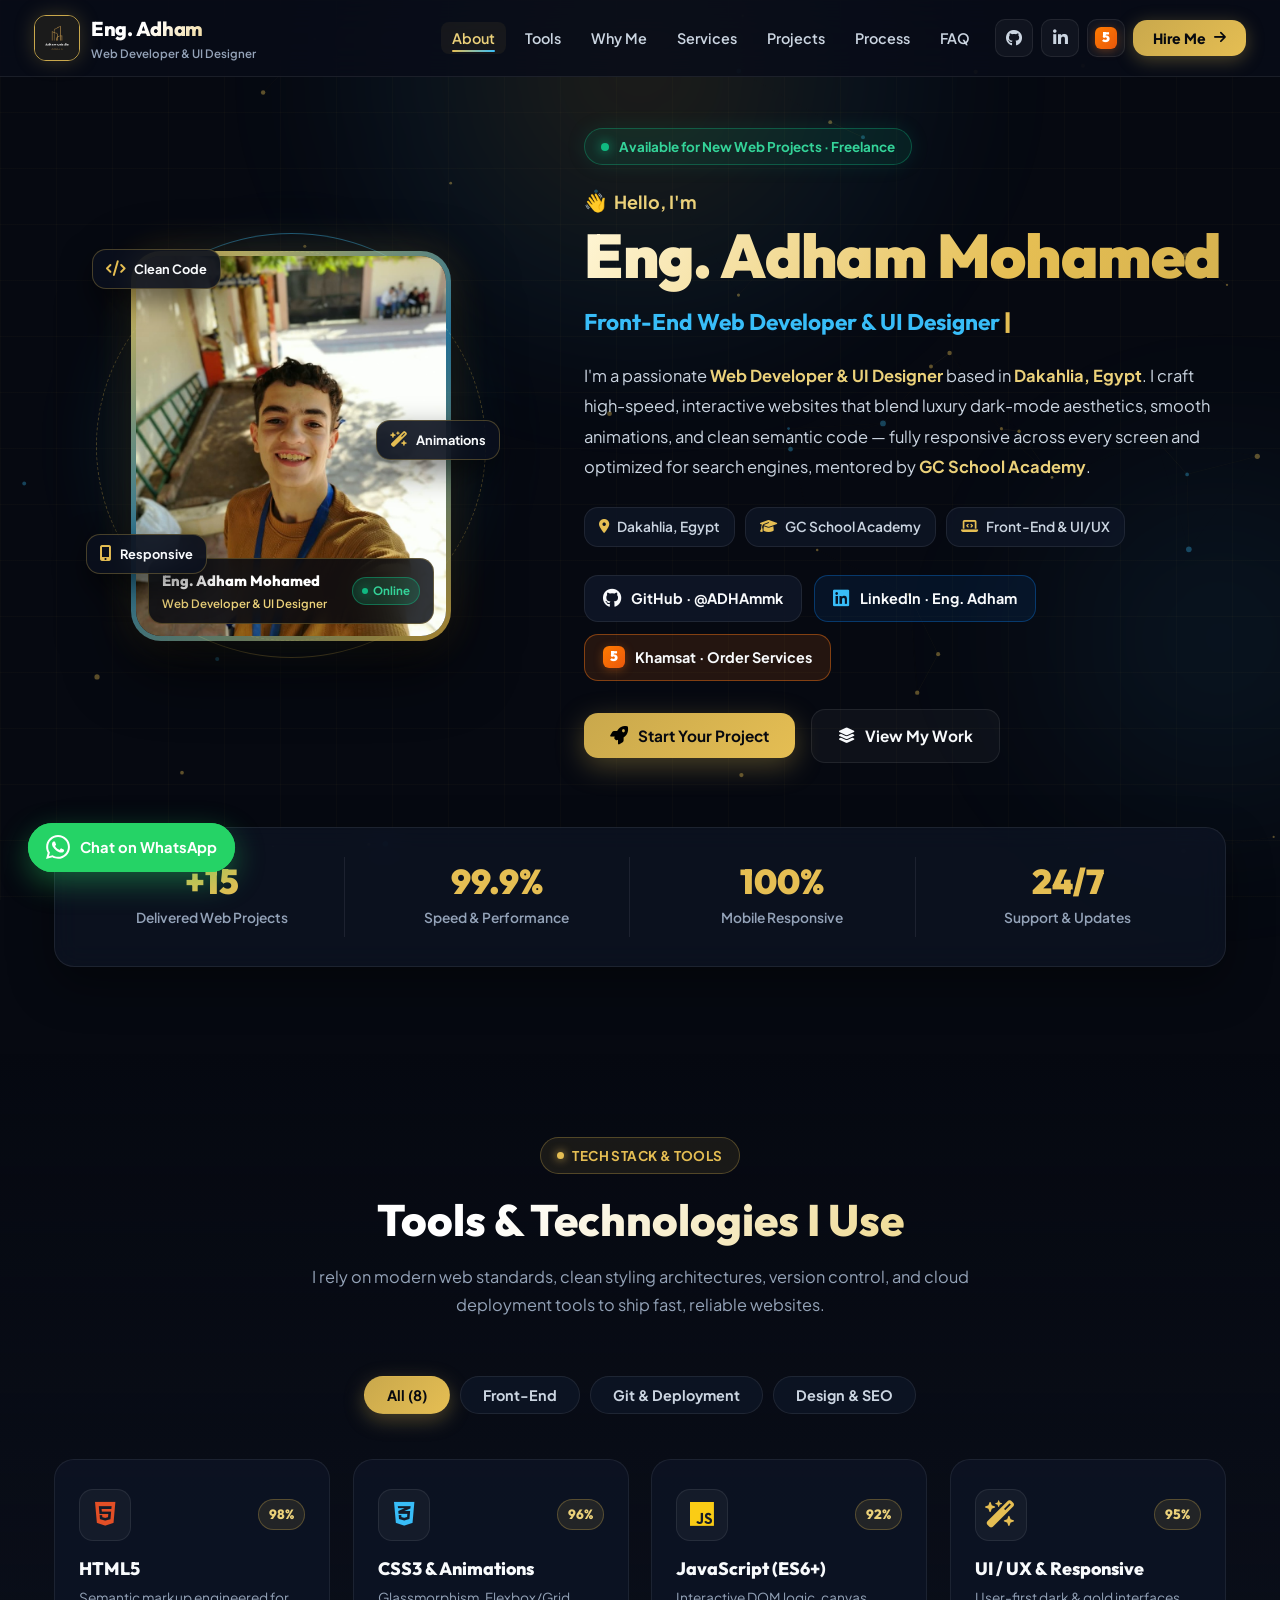
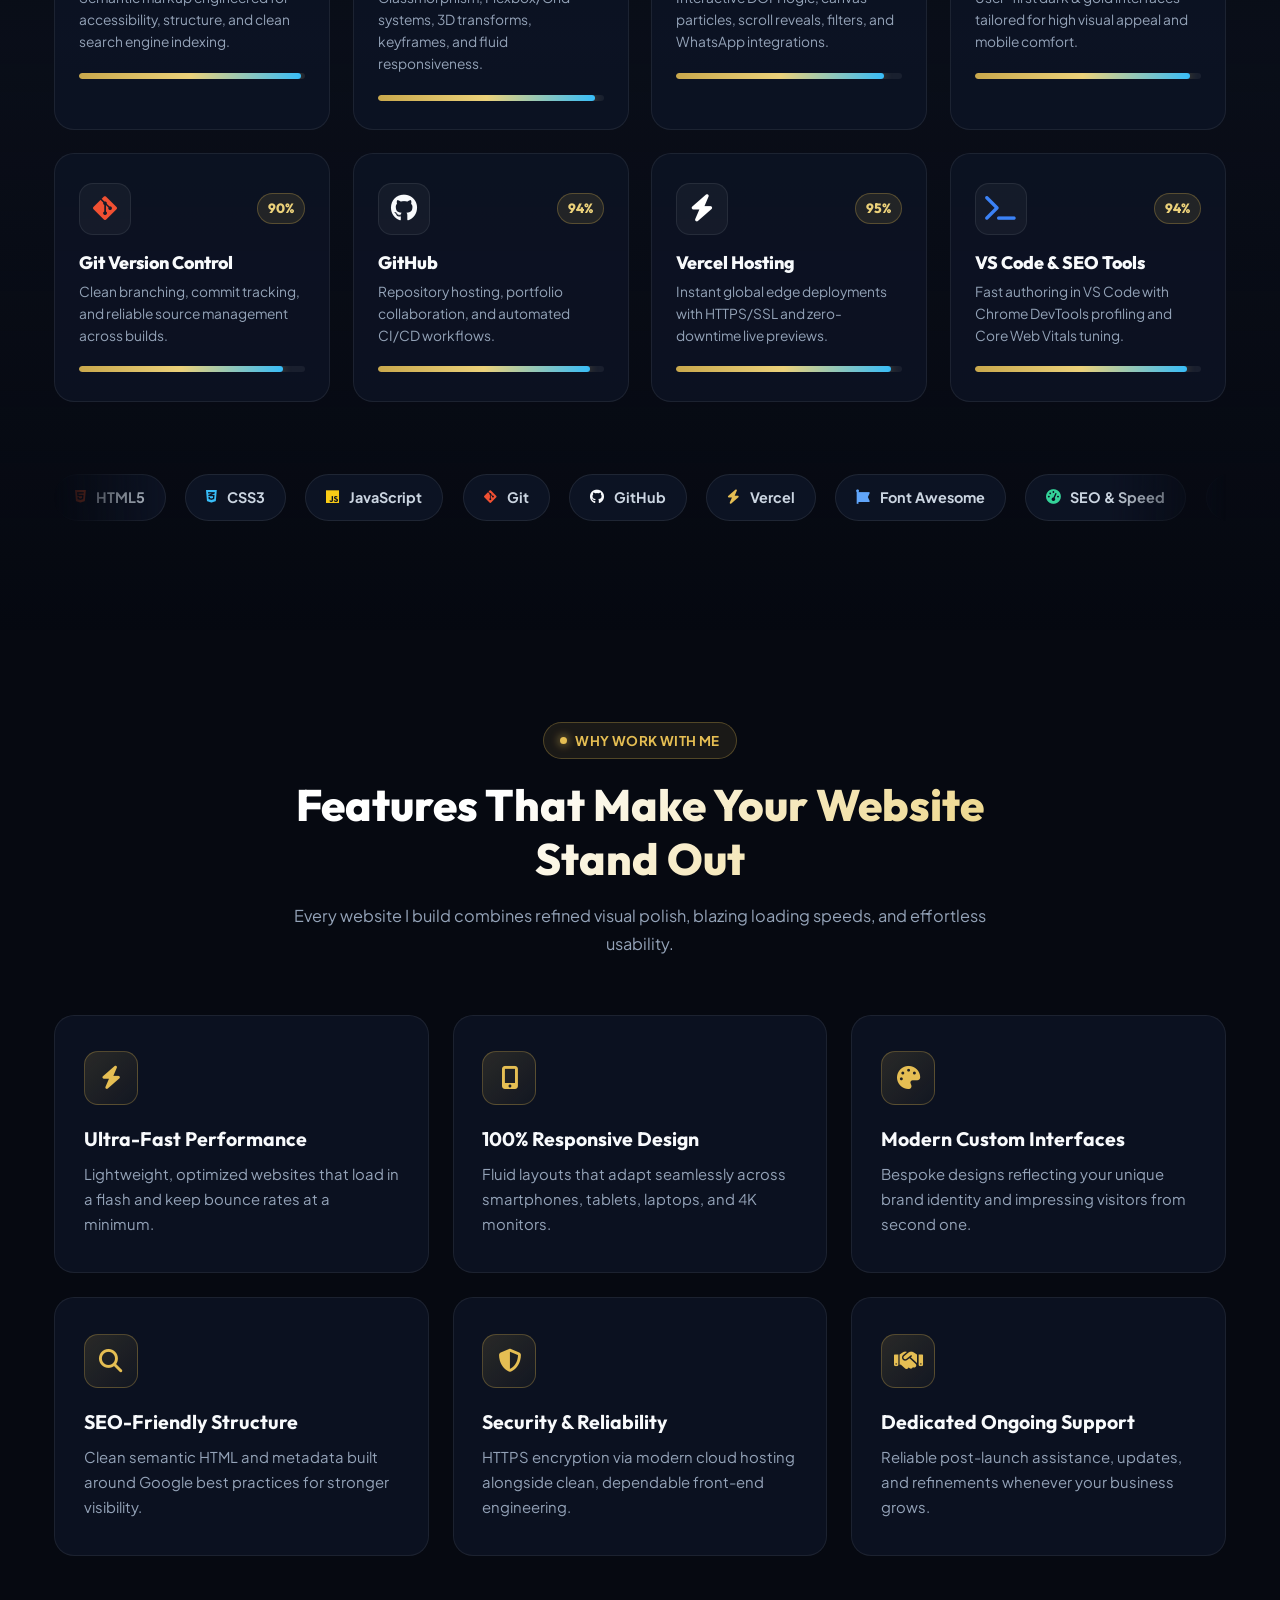
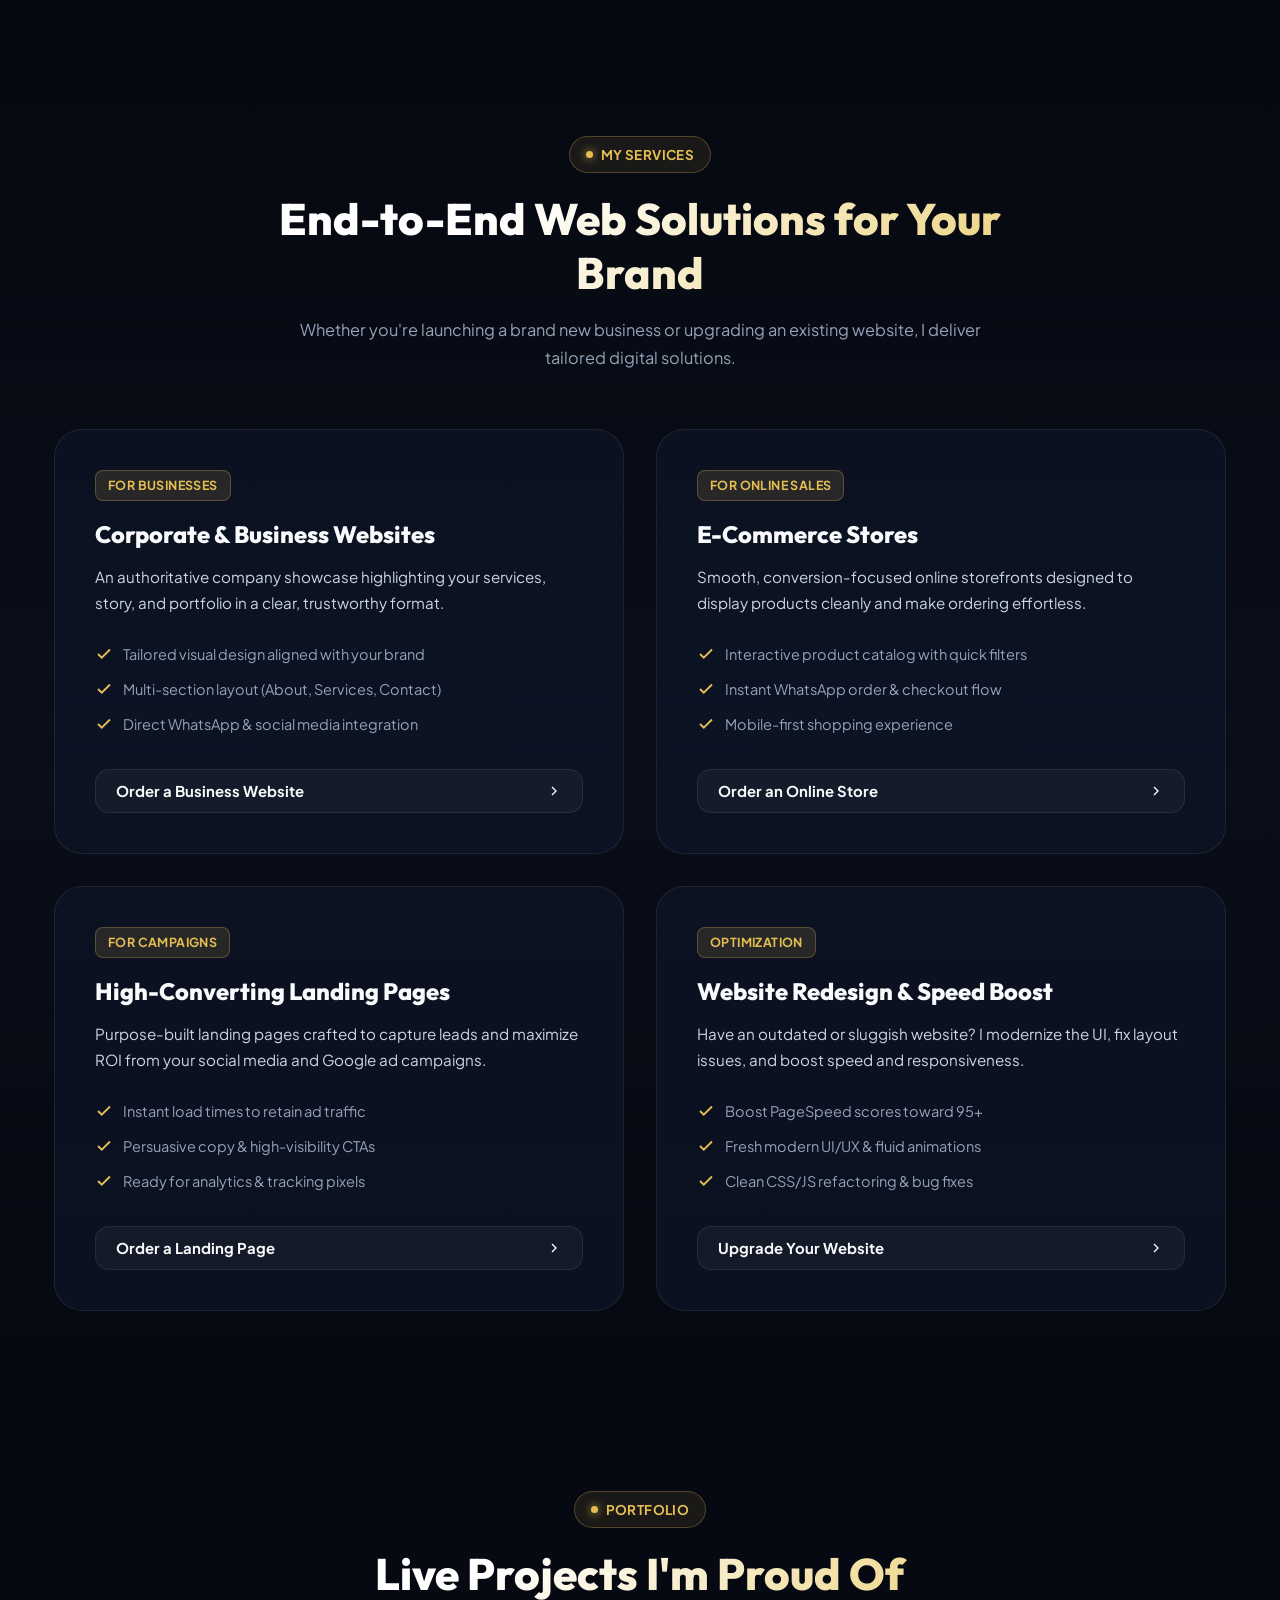
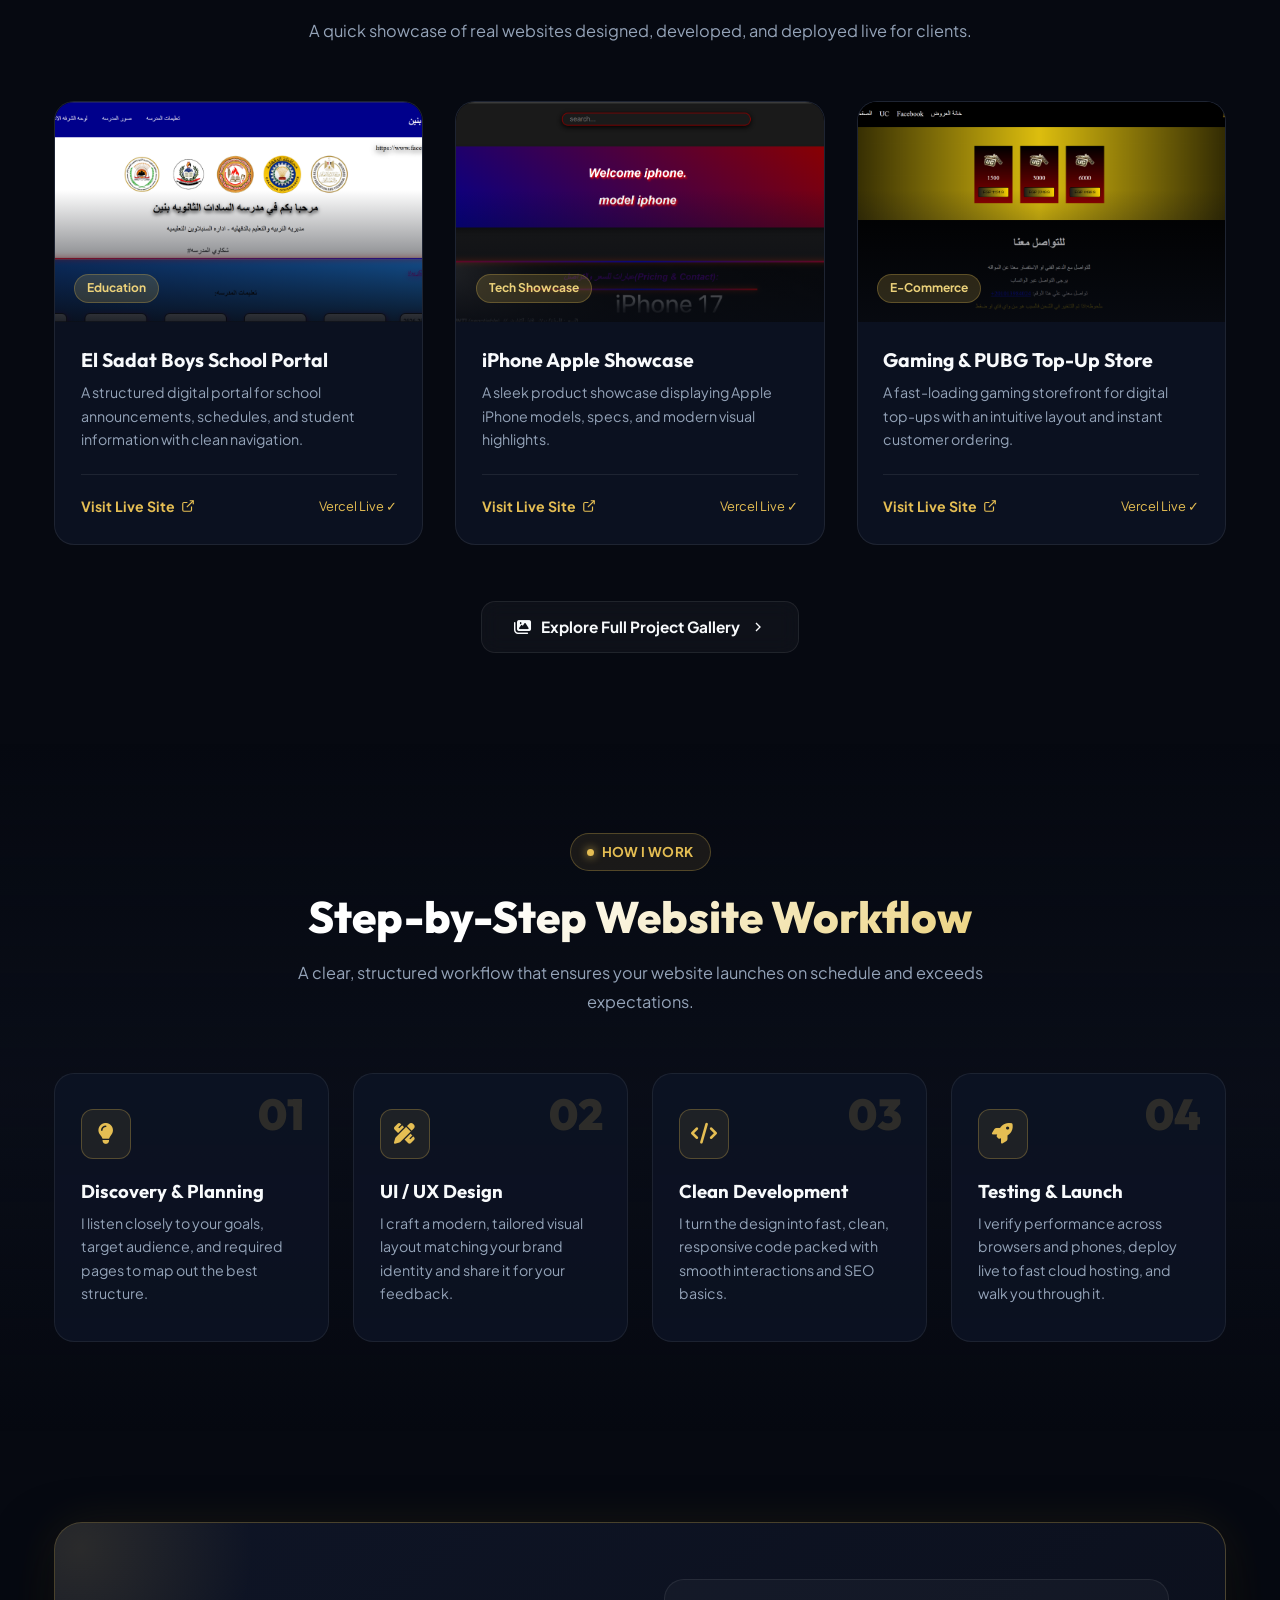
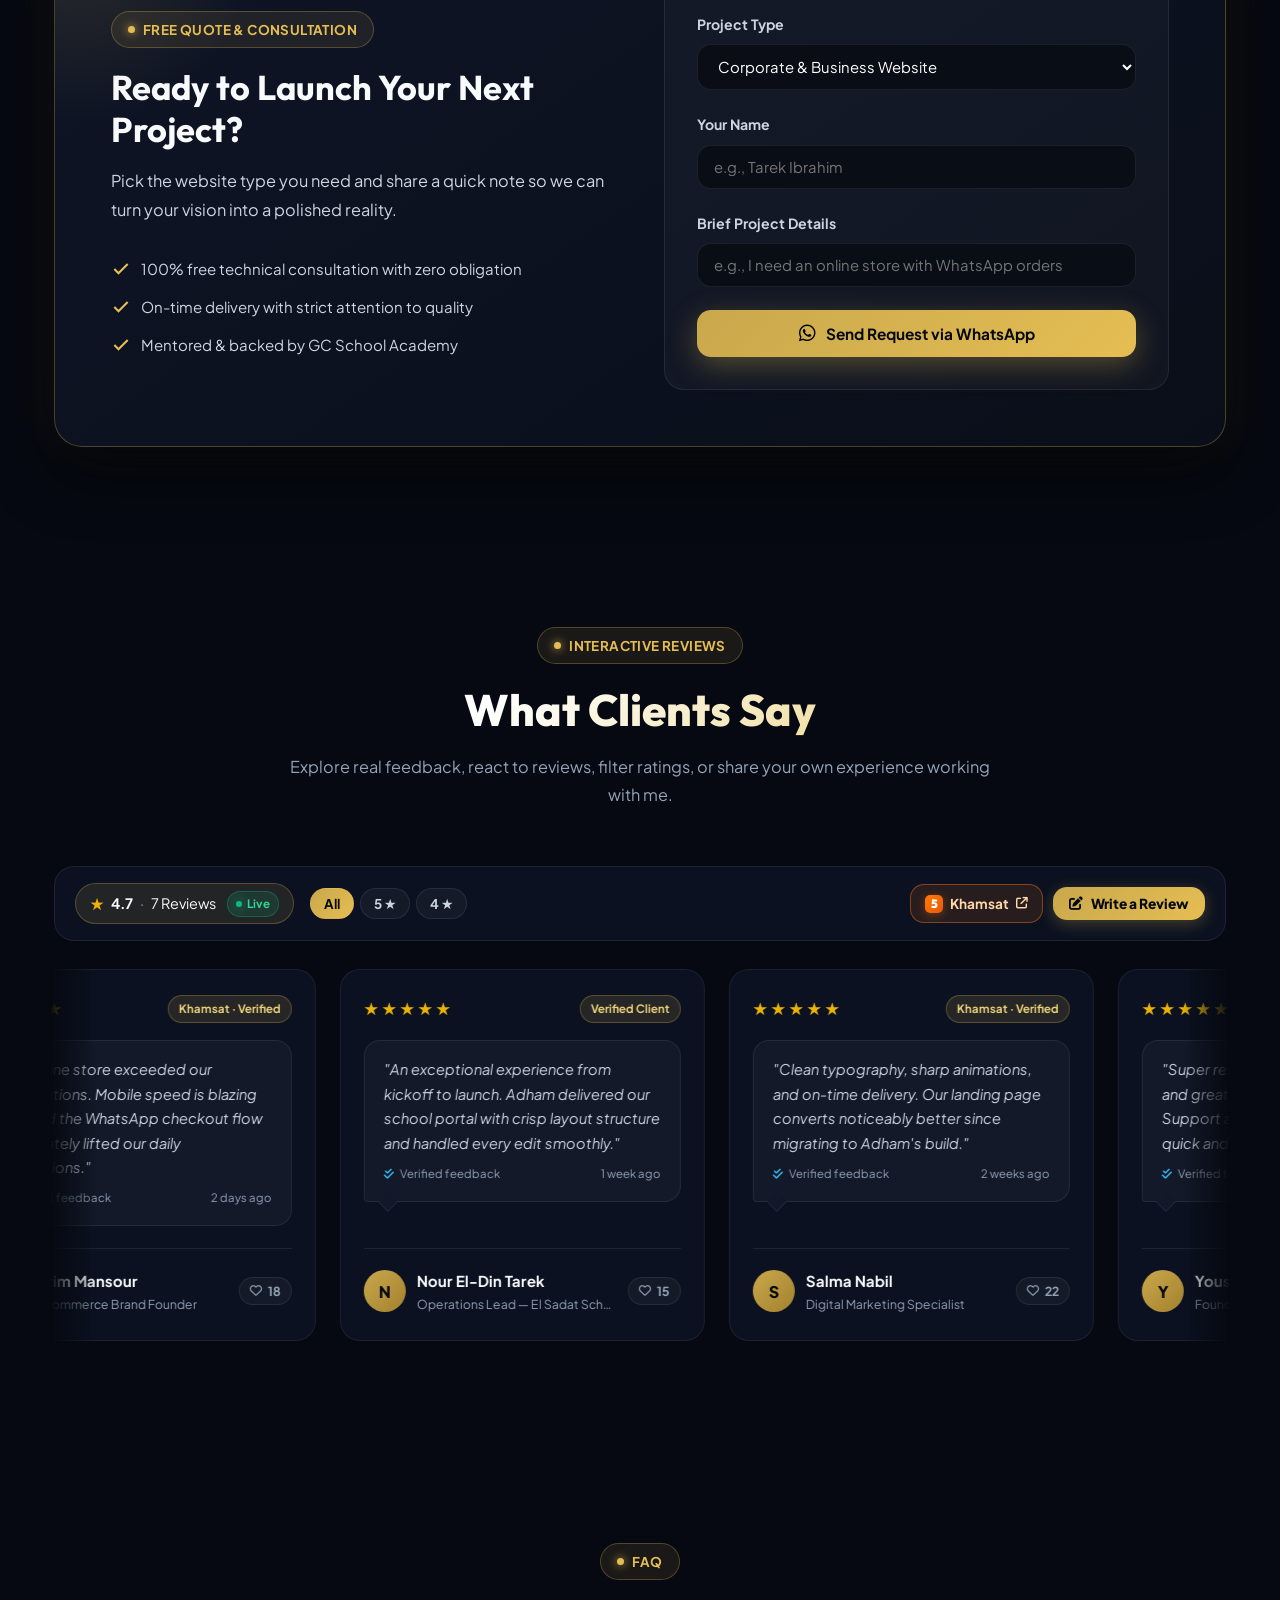
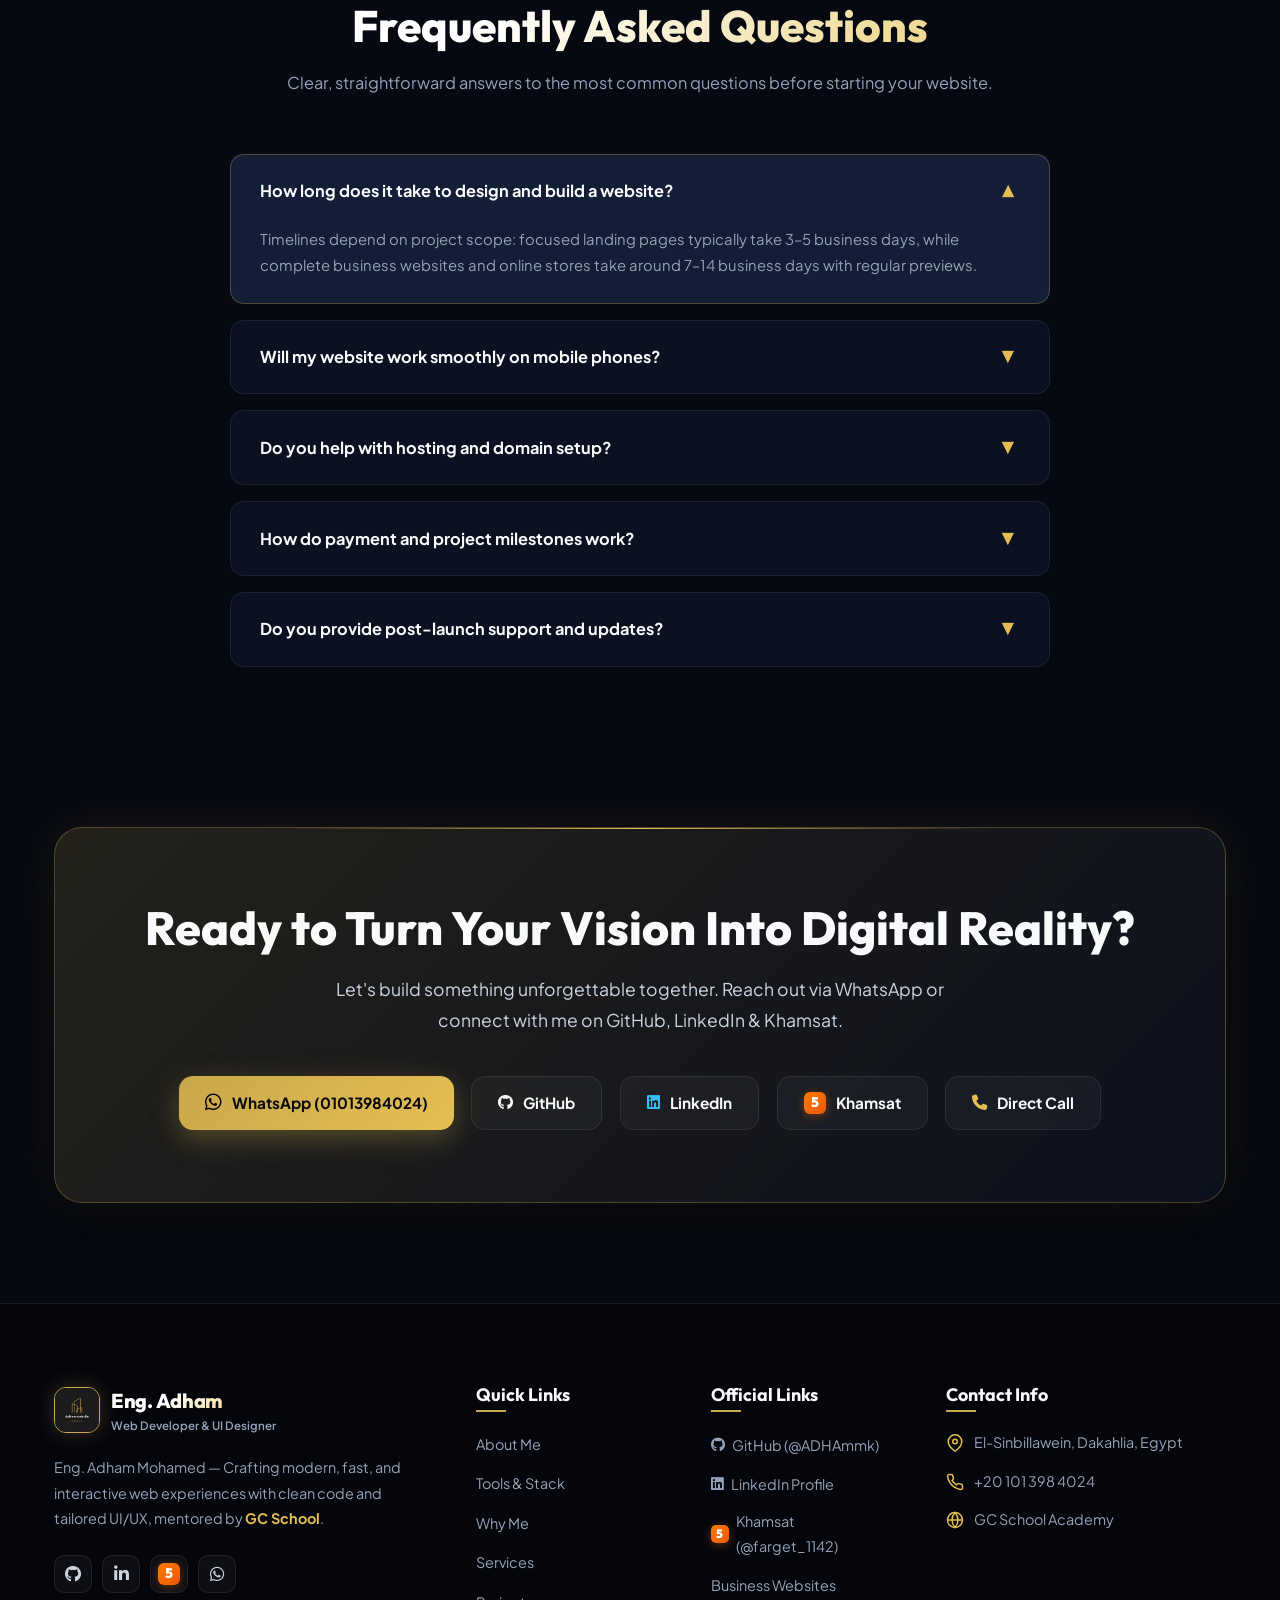
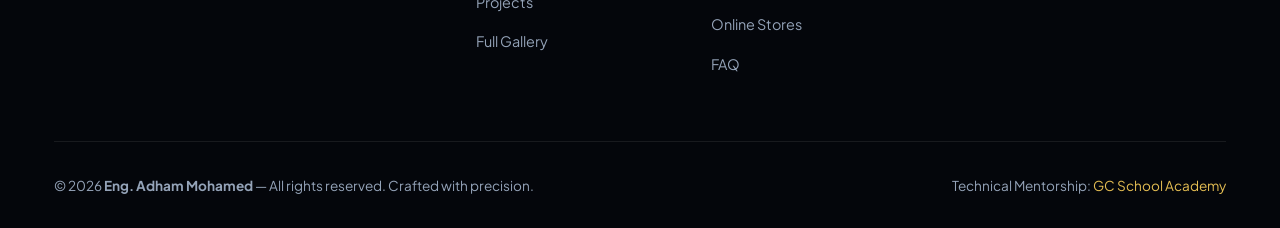
==== commit 79fa7054: "work" ====
--- a/index.html
+++ b/index.html
@@ -1,22 +1,22 @@
 <!DOCTYPE html>
-<html lang="ar" dir="rtl">
+<html lang="en" dir="ltr">
 
 <head>
     <meta charset="UTF-8">
     <meta name="viewport" content="width=device-width, initial-scale=1.0">
     <meta name="google-site-verification" content="_aU5YYXmU2YvGy8Y7TqDUoqO58o-6gWKZ0hLddtIbnk" />
-    <title>أدهم للحلول الرقمية | تصميم وتطوير المواقع الإلكترونية الاحترافية</title>
+    <title>Eng. Adham Mohamed | Web Developer &amp; UI Designer</title>
     <meta name="description"
-        content="أدهم لإنشاء وتطوير المواقع الإلكترونية - تصميم وبرمجة مواقع حديثة، فائقة السرعة ومتجاوبة مع جميع الأجهزة ومُهيأة لمحركات البحث SEO بأعلى معايير الجودة.">
+        content="Personal portfolio of Eng. Adham Mohamed — Web Developer & UI Designer building fast, modern, responsive, and SEO-ready websites.">
     <meta name="keywords"
-        content="أدهم, إنشاء مواقع, تصميم مواقع, مواقع إلكترونية, تطوير ويب, متاجر إلكترونية, Adham, Web Design Egypt">
-    <meta name="theme-color" content="#080b12">
+        content="Adham Mohamed, Eng. Adham Mohamed, Web Developer, Front-End Developer, ADHAmmk, UI Designer, Egypt">
+    <meta name="theme-color" content="#060911">
 
     <!-- Fonts & Icons -->
     <link rel="preconnect" href="https://fonts.googleapis.com">
     <link rel="preconnect" href="https://fonts.gstatic.com" crossorigin>
     <link
-        href="https://fonts.googleapis.com/css2?family=Cairo:wght@400;500;600;700;800;900&family=Tajawal:wght@400;500;700;800;900&display=swap"
+        href="https://fonts.googleapis.com/css2?family=Outfit:wght@500;600;700;800;900&family=Plus+Jakarta+Sans:wght@400;500;600;700;800&display=swap"
         rel="stylesheet">
     <link rel="stylesheet" href="https://cdnjs.cloudflare.com/ajax/libs/font-awesome/6.5.1/css/all.min.css">
 
@@ -29,41 +29,56 @@
 
 <body>
 
-    <!-- Background Ambient Effects -->
+    <!-- Top Scroll Progress Bar -->
+    <div class="scroll-progress-bar" id="scroll-progress"></div>
+
+    <!-- Interactive Background Particles & Ambient Glows -->
+    <canvas id="particles-canvas"></canvas>
     <div class="bg-grid-pattern"></div>
     <div class="ambient-glow-top"></div>
     <div class="ambient-glow-right"></div>
+    <div class="cursor-glow" id="cursor-glow"></div>
 
     <!-- Header / Navbar -->
     <header>
         <div class="nav-container">
             <a href="#hero" class="brand-logo">
-                <div class="logo-icon"><img style="width: 100px; height: 100%; border-radius: 13px; object-fit: contain;" src="Adham web.png" alt="شعار Adham"></div>
+                <div class="logo-icon">
+                    <img src="Adham web.png" alt="Eng. Adham Mohamed Logo">
+                </div>
                 <div class="logo-text">
-                    <span class="logo-title">Adham</span>
-                    <span class="logo-sub">لتطوير المواقع الإلكترونية</span>
+                    <span class="logo-title">Eng. Adham</span>
+                    <span class="logo-sub">Web Developer &amp; UI Designer</span>
                 </div>
             </a>
 
-            <div class="menu-toggle" id="menu-toggle" aria-label="القائمة" aria-expanded="false">
+            <div class="menu-toggle" id="menu-toggle" aria-label="Menu" aria-expanded="false">
                 ☰
             </div>
 
             <ul class="nav-menu" id="nav-menu">
-                <li><a href="#hero">الرئيسية</a></li>
-                <li><a href="#features">لماذا نحن؟</a></li>
-                <li><a href="#services">خدماتنا</a></li>
-                <li><a href="#portfolio">أعمالنا</a></li>
-                <li><a href="#process">كيف نعمل</a></li>
-                <li><a href="#reviews">آراء العملاء</a></li>
-                <li><a href="#faq">الأسئلة الشائعة</a></li>
+                <li><a class="nav-link active-link" href="#hero">About</a></li>
+                <li><a class="nav-link" href="#tools">Tools</a></li>
+                <li><a class="nav-link" href="#features">Why Me</a></li>
+                <li><a class="nav-link" href="#services">Services</a></li>
+                <li><a class="nav-link" href="#portfolio">Projects</a></li>
+                <li><a class="nav-link" href="#process">Process</a></li>
+                <li><a class="nav-link" href="#faq">FAQ</a></li>
+                <li class="nav-social-group">
+                    <a class="nav-social-icon" href="https://github.com/ADHAmmk" target="_blank" rel="noopener noreferrer" aria-label="GitHub" title="GitHub">
+                        <i class="fa-brands fa-github"></i>
+                    </a>
+                    <a class="nav-social-icon" href="https://www.linkedin.com/in/eng-adham-mohamed-16ab2240a/" target="_blank" rel="noopener noreferrer" aria-label="LinkedIn" title="LinkedIn">
+                        <i class="fa-brands fa-linkedin-in"></i>
+                    </a>
+                    <a class="nav-social-icon khamsat" href="https://khamsat.com/user/farget_1142" target="_blank" rel="noopener noreferrer" aria-label="Khamsat" title="Khamsat">
+                        <span class="khamsat-glyph">5</span>
+                    </a>
+                </li>
                 <li>
                     <button class="nav-cta-btn" onclick="sendWhatsApp6()">
-                        <span>اطلب موقعك الآن</span>
-                        <svg width="15" height="15" viewBox="0 0 24 24" fill="none" stroke="currentColor" stroke-width="2.5" stroke-linecap="round" stroke-linejoin="round">
-                            <line x1="5" y1="12" x2="19" y2="12"></line>
-                            <polyline points="12 5 19 12 12 19"></polyline>
-                        </svg>
+                        <span>Hire Me</span>
+                        <i class="fa-solid fa-arrow-right" style="font-size: 0.85rem;"></i>
                     </button>
                 </li>
             </ul>
@@ -73,109 +88,305 @@
     <!-- Main Content -->
     <main>
 
-        <!-- Hero Section -->
+        <!-- Personal Split Hero Section (LEFT: Personal Photo | RIGHT: Name & About Me) -->
         <section class="hero" id="hero">
             <div class="container">
-                <div class="hero-content">
-                    <div class="hero-status-pill">
-                        <span class="status-dot"></span>
-                        <span>متاح لاستقبال المشاريع الجديدة · استشارة مجانية</span>
-                    </div>
-
-                    <h1>
-                        نحوّل أفكارك إلى
-                        <br>
-                        <span class="gold-gradient-text">مواقع رقمية استثنائية</span>
-                        تخطف الأنظار
-                    </h1>
-
-                    <p class="hero-desc">
-                        نصمم ونطور مواقع ويب عصرية فائقة السرعة، متوافقة 100% مع الهواتف ومحركات البحث (SEO)،
-                        بأحدث التقنيات وأفضل الأسعار لتعكس هوية علامتك التجارية وتضاعف مبيعاتك.
-                    </p>
-
-                    <div class="hero-actions">
-                        <button class="btn btn-primary" onclick="sendWhatsApp6()">
-                            <i class="fa-solid fa-rocket rocket-icon-black"></i>
-                            <span>ابدأ مشروعك الآن</span>
-                        </button>
-                        <a href="#portfolio" class="btn btn-outline">
-                            <svg width="18" height="18" viewBox="0 0 24 24" fill="none" stroke="currentColor" stroke-width="2" stroke-linecap="round" stroke-linejoin="round">
-                                <rect x="3" y="3" width="18" height="18" rx="2" ry="2"></rect>
-                                <circle cx="8.5" cy="8.5" r="1.5"></circle>
-                                <polyline points="21 15 16 10 5 21"></polyline>
-                            </svg>
-                            <span>شاهد سابقة الأعمال</span>
-                        </a>
-                    </div>
-
-                    <!-- Key Stats Strip -->
-                    <div class="stats-grid">
-                        <div class="stat-item">
-                            <div class="stat-num">+15</div>
-                            <div class="stat-label">مشروع ناجح ومُطلق</div>
-                        </div>
-                        <div class="stat-item">
-                            <div class="stat-num">99.9%</div>
-                            <div class="stat-label">سرعة وأداء قياسي</div>
-                        </div>
-                        <div class="stat-item">
-                            <div class="stat-num">100%</div>
-                            <div class="stat-label">تجاوب تام مع الهواتف</div>
-                        </div>
-                        <div class="stat-item">
-                            <div class="stat-num">24/7</div>
-                            <div class="stat-label">دعم فني ومتابعة دورية</div>
-                        </div>
-                    </div>
-
-                    <!-- Interactive Browser Mockup Showcase -->
-                    <div class="hero-mockup-wrapper">
-                        <div class="mockup-window">
-                            <div class="mockup-header">
-                                <div class="mockup-dots">
-                                    <span></span>
-                                    <span></span>
-                                    <span></span>
-                                </div>
-                                <div class="mockup-search-bar">
-                                    <svg width="12" height="12" viewBox="0 0 24 24" fill="none" stroke="currentColor" stroke-width="2">
-                                        <rect x="3" y="11" width="18" height="11" rx="2" ry="2"></rect>
-                                        <path d="M7 11V7a5 5 0 0 1 10 0v4"></path>
-                                    </svg>
-                                    <span>https://adham.dev/your-website</span>
-                                </div>
-                                <div style="width: 40px;"></div>
-                            </div>
-                            <div class="mockup-body">
-                                <div class="mockup-preview-code">
-                                    <div><span class="code-keyword">const</span> <span class="code-fn">website</span> = {</div>
-                                    <div>&nbsp;&nbsp;client: <span class="code-str">"Your Dream Project"</span>,</div>
-                                    <div>&nbsp;&nbsp;speed: <span class="code-gold">"Ultra Fast 100/100"</span>,</div>
-                                    <div>&nbsp;&nbsp;responsive: <span class="code-keyword">true</span>,</div>
-                                    <div>&nbsp;&nbsp;status: <span class="code-str">"Ready To Launch 🚀"</span></div>
-                                    <div>};</div>
-                                    <div style="margin-top: 8px;"><span class="code-fn">AdhamDev</span>.<span class="code-keyword">buildMasterpiece</span>(website);</div>
-                                </div>
-                                <div class="mockup-preview-card">
-                                    <span class="mockup-badge">تجربة مستخدم حية</span>
-                                    <h4>تصميم أنيق · برمجة نظيفة</h4>
-                                    <p>كود برمجي متطور يضمن لموقعك أعلى درجات الحماية وتصدر نتائج البحث الأولى.</p>
-                                    <div class="mockup-metrics">
-                                        <div class="metric-pill">
-                                            <span>⚡</span>
-                                            <span>Google Score: 99</span>
+                <div class="hero-split-grid">
+
+                    <!-- Left Column: Personal Photo with 3D Tilt & Orbit Rings -->
+                    <div class="hero-photo-col">
+                        <div class="photo-stage">
+                            <div class="photo-aura"></div>
+                            <div class="orbit-ring orbit-ring-1"></div>
+                            <div class="orbit-ring orbit-ring-2"></div>
+
+                            <!-- Floating Animated Badges -->
+                            <div class="float-badge float-badge-1">
+                                <i class="fa-solid fa-code"></i>
+                                <span>Clean Code</span>
+                            </div>
+                            <div class="float-badge float-badge-2">
+                                <i class="fa-solid fa-wand-magic-sparkles"></i>
+                                <span>Animations</span>
+                            </div>
+                            <div class="float-badge float-badge-3">
+                                <i class="fa-solid fa-mobile-screen-button"></i>
+                                <span>Responsive</span>
+                            </div>
+
+                            <!-- 3D Interactive Photo Card -->
+                            <div class="photo-card-3d" id="hero-photo-tilt">
+                                <div class="photo-inner">
+                                    <img id="profile-photo" src="adham-photo.jpg" alt="Eng. Adham Mohamed — Web Developer"
+                                        onerror="this.onerror=null; this.src='Adham web.png';">
+                                    <div class="photo-bottom-badge">
+                                        <div>
+                                            <div class="photo-badge-name">Eng. Adham Mohamed</div>
+                                            <div class="photo-badge-role">Web Developer &amp; UI Designer</div>
                                         </div>
-                                        <div class="metric-pill">
-                                            <span>📱</span>
-                                            <span>Mobile First</span>
-                                        </div>
+                                        <span class="photo-live-tag">
+                                            <span class="status-dot" style="width:6px;height:6px;"></span>
+                                            <span>Online</span>
+                                        </span>
                                     </div>
                                 </div>
                             </div>
                         </div>
                     </div>
 
+                    <!-- Right Column: Name & Details About Me -->
+                    <div class="hero-info-col">
+                        <div class="hero-status-pill">
+                            <span class="status-dot"></span>
+                            <span>Available for New Web Projects · Freelance</span>
+                        </div>
+
+                        <div class="hero-greeting">
+                            <span class="wave-hand">👋</span>
+                            <span>Hello, I'm</span>
+                        </div>
+
+                        <h1 class="hero-name">
+                            <span class="gold-gradient-text">Eng. Adham Mohamed</span>
+                        </h1>
+
+                        <div class="hero-typing-wrap">
+                            <span id="typing-role"></span>
+                            <span class="typing-cursor">|</span>
+                        </div>
+
+                        <p class="hero-bio">
+                            I'm a passionate <strong>Web Developer &amp; UI Designer</strong> based in
+                            <strong>Dakahlia, Egypt</strong>. I craft high-speed, interactive websites that blend luxury
+                            dark-mode aesthetics, smooth animations, and clean semantic code — fully responsive across
+                            every screen and optimized for search engines, mentored by <strong>GC School Academy</strong>.
+                        </p>
+
+                        <div class="hero-info-badges">
+                            <span class="info-chip">
+                                <i class="fa-solid fa-location-dot"></i>
+                                <span>Dakahlia, Egypt</span>
+                            </span>
+                            <span class="info-chip">
+                                <i class="fa-solid fa-graduation-cap"></i>
+                                <span>GC School Academy</span>
+                            </span>
+                            <span class="info-chip">
+                                <i class="fa-solid fa-laptop-code"></i>
+                                <span>Front-End &amp; UI/UX</span>
+                            </span>
+                        </div>
+
+                        <!-- GitHub, LinkedIn & Khamsat Links -->
+                        <div class="hero-social-row">
+                            <a class="social-pill-btn github" href="https://github.com/ADHAmmk" target="_blank" rel="noopener noreferrer">
+                                <i class="fa-brands fa-github"></i>
+                                <span>GitHub · @ADHAmmk</span>
+                            </a>
+                            <a class="social-pill-btn linkedin" href="https://www.linkedin.com/in/eng-adham-mohamed-16ab2240a/" target="_blank" rel="noopener noreferrer">
+                                <i class="fa-brands fa-linkedin"></i>
+                                <span>LinkedIn · Eng. Adham</span>
+                            </a>
+                            <a class="social-pill-btn khamsat" href="https://khamsat.com/user/farget_1142" target="_blank" rel="noopener noreferrer">
+                                <span class="khamsat-glyph">5</span>
+                                <span>Khamsat · Order Services</span>
+                            </a>
+                        </div>
+
+                        <div class="hero-actions">
+                            <button class="btn btn-primary" onclick="sendWhatsApp6()">
+                                <i class="fa-solid fa-rocket rocket-icon-black"></i>
+                                <span>Start Your Project</span>
+                            </button>
+                            <a href="#portfolio" class="btn btn-outline">
+                                <i class="fa-solid fa-layer-group"></i>
+                                <span>View My Work</span>
+                            </a>
+                        </div>
+                    </div>
+
+                </div>
+
+                <!-- Animated Key Stats Strip -->
+                <div class="stats-grid" data-reveal>
+                    <div class="stat-item">
+                        <div class="stat-num" data-count="15" data-prefix="+">+15</div>
+                        <div class="stat-label">Delivered Web Projects</div>
+                    </div>
+                    <div class="stat-item">
+                        <div class="stat-num" data-count="99.9" data-suffix="%">99.9%</div>
+                        <div class="stat-label">Speed &amp; Performance</div>
+                    </div>
+                    <div class="stat-item">
+                        <div class="stat-num" data-count="100" data-suffix="%">100%</div>
+                        <div class="stat-label">Mobile Responsive</div>
+                    </div>
+                    <div class="stat-item">
+                        <div class="stat-num">24/7</div>
+                        <div class="stat-label">Support &amp; Updates</div>
+                    </div>
+                </div>
+            </div>
+        </section>
+
+        <!-- Tools & Tech Stack Section (Below Hero) -->
+        <section class="tools-section" id="tools">
+            <div class="container">
+                <div class="section-header" data-reveal>
+                    <div class="section-tag">
+                        <span class="dot"></span>
+                        <span>Tech Stack &amp; Tools</span>
+                    </div>
+                    <h2 class="section-title">Tools &amp; Technologies I Use</h2>
+                    <p class="section-subtitle">
+                        I rely on modern web standards, clean styling architectures, version control, and cloud deployment tools to ship fast, reliable websites.
+                    </p>
+                </div>
+
+                <!-- Interactive Filter Tabs -->
+                <div class="tools-filter-tabs" data-reveal>
+                    <button class="tool-tab-btn active" data-filter="all">All (8)</button>
+                    <button class="tool-tab-btn" data-filter="frontend">Front-End</button>
+                    <button class="tool-tab-btn" data-filter="workflow">Git &amp; Deployment</button>
+                    <button class="tool-tab-btn" data-filter="design">Design &amp; SEO</button>
+                </div>
+
+                <!-- Animated Tool Cards -->
+                <div class="tools-grid">
+                    <div class="tool-card" data-category="frontend" data-reveal data-delay="50">
+                        <div class="tool-card-top">
+                            <div class="tool-icon icon-html">
+                                <i class="fa-brands fa-html5"></i>
+                            </div>
+                            <span class="tool-percent">98%</span>
+                        </div>
+                        <h3>HTML5</h3>
+                        <p>Semantic markup engineered for accessibility, structure, and clean search engine indexing.</p>
+                        <div class="tool-progress-track">
+                            <div class="tool-progress-fill" data-width="98%"></div>
+                        </div>
+                    </div>
+
+                    <div class="tool-card" data-category="frontend" data-reveal data-delay="120">
+                        <div class="tool-card-top">
+                            <div class="tool-icon icon-css">
+                                <i class="fa-brands fa-css3-alt"></i>
+                            </div>
+                            <span class="tool-percent">96%</span>
+                        </div>
+                        <h3>CSS3 &amp; Animations</h3>
+                        <p>Glassmorphism, Flexbox/Grid systems, 3D transforms, keyframes, and fluid responsiveness.</p>
+                        <div class="tool-progress-track">
+                            <div class="tool-progress-fill" data-width="96%"></div>
+                        </div>
+                    </div>
+
+                    <div class="tool-card" data-category="frontend" data-reveal data-delay="190">
+                        <div class="tool-card-top">
+                            <div class="tool-icon icon-js">
+                                <i class="fa-brands fa-js"></i>
+                            </div>
+                            <span class="tool-percent">92%</span>
+                        </div>
+                        <h3>JavaScript (ES6+)</h3>
+                        <p>Interactive DOM logic, canvas particles, scroll reveals, filters, and WhatsApp integrations.</p>
+                        <div class="tool-progress-track">
+                            <div class="tool-progress-fill" data-width="92%"></div>
+                        </div>
+                    </div>
+
+                    <div class="tool-card" data-category="design" data-reveal data-delay="260">
+                        <div class="tool-card-top">
+                            <div class="tool-icon" style="color: var(--gold-400);">
+                                <i class="fa-solid fa-wand-magic-sparkles"></i>
+                            </div>
+                            <span class="tool-percent">95%</span>
+                        </div>
+                        <h3>UI / UX &amp; Responsive</h3>
+                        <p>User-first dark &amp; gold interfaces tailored for high visual appeal and mobile comfort.</p>
+                        <div class="tool-progress-track">
+                            <div class="tool-progress-fill" data-width="95%"></div>
+                        </div>
+                    </div>
+
+                    <div class="tool-card" data-category="workflow" data-reveal data-delay="100">
+                        <div class="tool-card-top">
+                            <div class="tool-icon icon-git">
+                                <i class="fa-brands fa-git-alt"></i>
+                            </div>
+                            <span class="tool-percent">90%</span>
+                        </div>
+                        <h3>Git Version Control</h3>
+                        <p>Clean branching, commit tracking, and reliable source management across builds.</p>
+                        <div class="tool-progress-track">
+                            <div class="tool-progress-fill" data-width="90%"></div>
+                        </div>
+                    </div>
+
+                    <div class="tool-card" data-category="workflow" data-reveal data-delay="170">
+                        <div class="tool-card-top">
+                            <div class="tool-icon icon-github">
+                                <i class="fa-brands fa-github"></i>
+                            </div>
+                            <span class="tool-percent">94%</span>
+                        </div>
+                        <h3>GitHub</h3>
+                        <p>Repository hosting, portfolio collaboration, and automated CI/CD workflows.</p>
+                        <div class="tool-progress-track">
+                            <div class="tool-progress-fill" data-width="94%"></div>
+                        </div>
+                    </div>
+
+                    <div class="tool-card" data-category="workflow" data-reveal data-delay="240">
+                        <div class="tool-card-top">
+                            <div class="tool-icon icon-vercel">
+                                <i class="fa-solid fa-bolt"></i>
+                            </div>
+                            <span class="tool-percent">95%</span>
+                        </div>
+                        <h3>Vercel Hosting</h3>
+                        <p>Instant global edge deployments with HTTPS/SSL and zero-downtime live previews.</p>
+                        <div class="tool-progress-track">
+                            <div class="tool-progress-fill" data-width="95%"></div>
+                        </div>
+                    </div>
+
+                    <div class="tool-card" data-category="design" data-reveal data-delay="310">
+                        <div class="tool-card-top">
+                            <div class="tool-icon icon-vscode">
+                                <i class="fa-solid fa-terminal"></i>
+                            </div>
+                            <span class="tool-percent">94%</span>
+                        </div>
+                        <h3>VS Code &amp; SEO Tools</h3>
+                        <p>Fast authoring in VS Code with Chrome DevTools profiling and Core Web Vitals tuning.</p>
+                        <div class="tool-progress-track">
+                            <div class="tool-progress-fill" data-width="94%"></div>
+                        </div>
+                    </div>
+                </div>
+
+                <!-- Infinite Smooth Marquee Ribbon -->
+                <div class="marquee-wrapper" data-reveal>
+                    <div class="marquee-track">
+                        <div class="marquee-pill"><i class="fa-brands fa-html5 icon-html"></i><span>HTML5</span></div>
+                        <div class="marquee-pill"><i class="fa-brands fa-css3-alt icon-css"></i><span>CSS3</span></div>
+                        <div class="marquee-pill"><i class="fa-brands fa-js icon-js"></i><span>JavaScript</span></div>
+                        <div class="marquee-pill"><i class="fa-brands fa-git-alt icon-git"></i><span>Git</span></div>
+                        <div class="marquee-pill"><i class="fa-brands fa-github icon-github"></i><span>GitHub</span></div>
+                        <div class="marquee-pill"><i class="fa-solid fa-bolt" style="color:var(--gold-400);"></i><span>Vercel</span></div>
+                        <div class="marquee-pill"><i class="fa-brands fa-font-awesome" style="color:#60a5fa;"></i><span>Font Awesome</span></div>
+                        <div class="marquee-pill"><i class="fa-solid fa-gauge-high icon-seo"></i><span>SEO &amp; Speed</span></div>
+                        <!-- Duplicate for seamless loop -->
+                        <div class="marquee-pill"><i class="fa-brands fa-html5 icon-html"></i><span>HTML5</span></div>
+                        <div class="marquee-pill"><i class="fa-brands fa-css3-alt icon-css"></i><span>CSS3</span></div>
+                        <div class="marquee-pill"><i class="fa-brands fa-js icon-js"></i><span>JavaScript</span></div>
+                        <div class="marquee-pill"><i class="fa-brands fa-git-alt icon-git"></i><span>Git</span></div>
+                        <div class="marquee-pill"><i class="fa-brands fa-github icon-github"></i><span>GitHub</span></div>
+                        <div class="marquee-pill"><i class="fa-solid fa-bolt" style="color:var(--gold-400);"></i><span>Vercel</span></div>
+                        <div class="marquee-pill"><i class="fa-brands fa-font-awesome" style="color:#60a5fa;"></i><span>Font Awesome</span></div>
+                        <div class="marquee-pill"><i class="fa-solid fa-gauge-high icon-seo"></i><span>SEO &amp; Speed</span></div>
+                    </div>
                 </div>
             </div>
         </section>
@@ -183,64 +394,64 @@
         <!-- Why Choose Us Section -->
         <section class="features-section" id="features">
             <div class="container">
-                <div class="section-header">
+                <div class="section-header" data-reveal>
                     <div class="section-tag">
                         <span class="dot"></span>
-                        <span>لماذا تختار أدهم؟</span>
-                    </div>
-                    <h2 class="section-title">مزايا تمنح مشروعك الأفضلية والتميز</h2>
+                        <span>Why Work With Me</span>
+                    </div>
+                    <h2 class="section-title">Features That Make Your Website Stand Out</h2>
                     <p class="section-subtitle">
-                        نحرص في كل موقع نصنعه على الجمع بين الجمال البصري الفائق والسرعة الاستثنائية وسهولة الاستخدام.
+                        Every website I build combines refined visual polish, blazing loading speeds, and effortless usability.
                     </p>
                 </div>
 
                 <div class="features-grid">
-                    <div class="feature-card">
+                    <div class="feature-card" data-reveal data-delay="60">
                         <div class="feature-icon-box">
                             <i class="fa-solid fa-bolt"></i>
                         </div>
-                        <h3>سرعة وأداء فائق</h3>
-                        <p>مواقع سريعة التحميل وخفيفة الوزن لتحسين تجربة المستخدم وتقليل معدل الارتداد لأدنى درجة.</p>
-                    </div>
-
-                    <div class="feature-card">
+                        <h3>Ultra-Fast Performance</h3>
+                        <p>Lightweight, optimized websites that load in a flash and keep bounce rates at a minimum.</p>
+                    </div>
+
+                    <div class="feature-card" data-reveal data-delay="120">
                         <div class="feature-icon-box">
                             <i class="fa-solid fa-mobile-screen-button"></i>
                         </div>
-                        <h3>تجاوب تام مع كافة الشاشات</h3>
-                        <p>تصميم انسيابي يتكيف تلقائياً مع الهواتف الذكية، الأجهزة اللوحية، والشاشات الكبيرة بدقة متناهية.</p>
-                    </div>
-
-                    <div class="feature-card">
+                        <h3>100% Responsive Design</h3>
+                        <p>Fluid layouts that adapt seamlessly across smartphones, tablets, laptops, and 4K monitors.</p>
+                    </div>
+
+                    <div class="feature-card" data-reveal data-delay="180">
                         <div class="feature-icon-box">
                             <i class="fa-solid fa-palette"></i>
                         </div>
-                        <h3>واجهات مخصصة وعصرية</h3>
-                        <p>تصاميم فريدة تعكس هويتك البصرية وتترك انطباعاً راقياً لدى عملائك من أول ثانية.</p>
-                    </div>
-
-                    <div class="feature-card">
+                        <h3>Modern Custom Interfaces</h3>
+                        <p>Bespoke designs reflecting your unique brand identity and impressing visitors from second one.</p>
+                    </div>
+
+                    <div class="feature-card" data-reveal data-delay="240">
                         <div class="feature-icon-box">
                             <i class="fa-solid fa-magnifying-glass"></i>
                         </div>
-                        <h3>تهيئة محركات البحث (SEO)</h3>
-                        <p>بنية كود نظيفة ومُهيأة لمعايير جوجل لضمان ظهور موقعك في الصفحات الأولى لمحركات البحث.</p>
-                    </div>
-
-                    <div class="feature-card">
+                        <h3>SEO-Friendly Structure</h3>
+                        <p>Clean semantic HTML and metadata built around Google best practices for stronger visibility.</p>
+                    </div>
+
+                    <div class="feature-card" data-reveal data-delay="300">
                         <div class="feature-icon-box">
                             <i class="fa-solid fa-shield-halved"></i>
                         </div>
-                        <h3>أمان وحماية متقدمة</h3>
-                        <p>شهادات أمان SSL وتشفير كامل للبيانات مع حماية ضد محاولات الاختراق والثغرات الشائعة.</p>
-                    </div>
-
-                    <div class="feature-card">
+                        <h3>Security &amp; Reliability</h3>
+                        <p>HTTPS encryption via modern cloud hosting alongside clean, dependable front-end engineering.</p>
+                    </div>
+
+                    <div class="feature-card" data-reveal data-delay="360">
                         <div class="feature-icon-box">
                             <i class="fa-solid fa-handshake"></i>
                         </div>
-                        <h3>دعم فني وتدريب مستمر</h3>
-                        <p>نقف بجانبك خطوة بخطوة بعد الإطلاق مع إمكانية التحديث والتطوير المستمر متى احتجت.</p>
+                        <h3>Dedicated Ongoing Support</h3>
+                        <p>Reliable post-launch assistance, updates, and refinements whenever your business grows.</p>
                     </div>
                 </div>
             </div>
@@ -249,130 +460,130 @@
         <!-- Services Section -->
         <section class="services-section" id="services">
             <div class="container">
-                <div class="section-header">
+                <div class="section-header" data-reveal>
                     <div class="section-tag">
                         <span class="dot"></span>
-                        <span>خدماتنا البرمجية</span>
-                    </div>
-                    <h2 class="section-title">حلول رقمية متكاملة لنمو أعمالك</h2>
+                        <span>My Services</span>
+                    </div>
+                    <h2 class="section-title">End-to-End Web Solutions for Your Brand</h2>
                     <p class="section-subtitle">
-                        سواء كنت تبدأ نشاطاً تجارياً جديداً أو ترغب في تطوير موقعك الحالي، نقدم لك الحل الأمثل.
+                        Whether you're launching a brand new business or upgrading an existing website, I deliver tailored digital solutions.
                     </p>
                 </div>
 
                 <div class="services-grid">
                     <!-- Service 1 -->
-                    <div class="service-card">
+                    <div class="service-card" data-reveal data-delay="80">
                         <div>
-                            <span class="service-badge">للشركات والمؤسسات</span>
-                            <h3 class="service-title">مواقع الشركات والأعمال</h3>
+                            <span class="service-badge">For Businesses</span>
+                            <h3 class="service-title">Corporate &amp; Business Websites</h3>
                             <p class="service-desc">
-                                موقع تعريفي رسمي واحترافي يعرض خدماتك، مشاريعك، وسابقة أعمالك بأسلوب جذاب ومقنع لجمهورك المستهدف.
+                                An authoritative company showcase highlighting your services, story, and portfolio in a clear, trustworthy format.
                             </p>
                             <ul class="service-features-list">
                                 <li>
                                     <svg width="18" height="18" viewBox="0 0 24 24" fill="none" stroke="currentColor" stroke-width="2.5"><polyline points="20 6 9 17 4 12"></polyline></svg>
-                                    <span>تصميم مخصص يعبر عن هوية الشركة</span>
+                                    <span>Tailored visual design aligned with your brand</span>
                                 </li>
                                 <li>
                                     <svg width="18" height="18" viewBox="0 0 24 24" fill="none" stroke="currentColor" stroke-width="2.5"><polyline points="20 6 9 17 4 12"></polyline></svg>
-                                    <span>صفحات متعددة (من نحن، الخدمات، تواصل معنا)</span>
+                                    <span>Multi-section layout (About, Services, Contact)</span>
                                 </li>
                                 <li>
                                     <svg width="18" height="18" viewBox="0 0 24 24" fill="none" stroke="currentColor" stroke-width="2.5"><polyline points="20 6 9 17 4 12"></polyline></svg>
-                                    <span>ربط مباشر بوسائل التواصل ونماذج المراسلة</span>
+                                    <span>Direct WhatsApp &amp; social media integration</span>
                                 </li>
                             </ul>
                         </div>
-                        <button class="service-cta-link" onclick="sendServiceWhatsApp('مواقع الشركات والأعمال')">
-                            <span>اطلب موقع شركة الآن</span>
+                        <button class="service-cta-link" onclick="sendServiceWhatsApp('Corporate & Business Website')">
+                            <span>Order a Business Website</span>
                             <svg width="16" height="16" viewBox="0 0 24 24" fill="none" stroke="currentColor" stroke-width="2"><polyline points="9 18 15 12 9 6"></polyline></svg>
                         </button>
                     </div>
 
                     <!-- Service 2 -->
-                    <div class="service-card">
+                    <div class="service-card" data-reveal data-delay="160">
                         <div>
-                            <span class="service-badge">للتجارة والمبيعات</span>
-                            <h3 class="service-title">المتاجر الإلكترونية المتكاملة</h3>
+                            <span class="service-badge">For Online Sales</span>
+                            <h3 class="service-title">E-Commerce Stores</h3>
                             <p class="service-desc">
-                                متجر إلكتروني قوي ومريح وسهل الاستخدام، يعرض منتجاتك بسلاسة مع إدارة سهلة للطلبات وتجربة شراء ممتعة.
+                                Smooth, conversion-focused online storefronts designed to display products cleanly and make ordering effortless.
                             </p>
                             <ul class="service-features-list">
                                 <li>
                                     <svg width="18" height="18" viewBox="0 0 24 24" fill="none" stroke="currentColor" stroke-width="2.5"><polyline points="20 6 9 17 4 12"></polyline></svg>
-                                    <span>كتالوج منتجات تفاعلي مع فلاتر وبحث سريع</span>
+                                    <span>Interactive product catalog with quick filters</span>
                                 </li>
                                 <li>
                                     <svg width="18" height="18" viewBox="0 0 24 24" fill="none" stroke="currentColor" stroke-width="2.5"><polyline points="20 6 9 17 4 12"></polyline></svg>
-                                    <span>سلة مشتريات سلسة وحجز فوري عبر الواتساب</span>
+                                    <span>Instant WhatsApp order &amp; checkout flow</span>
                                 </li>
                                 <li>
                                     <svg width="18" height="18" viewBox="0 0 24 24" fill="none" stroke="currentColor" stroke-width="2.5"><polyline points="20 6 9 17 4 12"></polyline></svg>
-                                    <span>ربط بوابات الدفع الإلكتروني والشحن</span>
+                                    <span>Mobile-first shopping experience</span>
                                 </li>
                             </ul>
                         </div>
-                        <button class="service-cta-link" onclick="sendServiceWhatsApp('المتاجر الإلكترونية')">
-                            <span>اطلب متجرك الإلكتروني الآن</span>
+                        <button class="service-cta-link" onclick="sendServiceWhatsApp('E-Commerce Store')">
+                            <span>Order an Online Store</span>
                             <svg width="16" height="16" viewBox="0 0 24 24" fill="none" stroke="currentColor" stroke-width="2"><polyline points="9 18 15 12 9 6"></polyline></svg>
                         </button>
                     </div>
 
                     <!-- Service 3 -->
-                    <div class="service-card">
+                    <div class="service-card" data-reveal data-delay="240">
                         <div>
-                            <span class="service-badge">للحملات والتسويق</span>
-                            <h3 class="service-title">صفحات الهبوط الإعلانية (Landing Pages)</h3>
+                            <span class="service-badge">For Campaigns</span>
+                            <h3 class="service-title">High-Converting Landing Pages</h3>
                             <p class="service-desc">
-                                صفحات هبوط مخصصة وموجهة لرفع معدل التحويل (Conversion Rate) وتحقيق أعلى عائد من حملاتك الإعلانية.
+                                Purpose-built landing pages crafted to capture leads and maximize ROI from your social media and Google ad campaigns.
                             </p>
                             <ul class="service-features-list">
                                 <li>
                                     <svg width="18" height="18" viewBox="0 0 24 24" fill="none" stroke="currentColor" stroke-width="2.5"><polyline points="20 6 9 17 4 12"></polyline></svg>
-                                    <span>سرعة تحميل خارقة لتقليل خسارة الزوار</span>
+                                    <span>Instant load times to retain ad traffic</span>
                                 </li>
                                 <li>
                                     <svg width="18" height="18" viewBox="0 0 24 24" fill="none" stroke="currentColor" stroke-width="2.5"><polyline points="20 6 9 17 4 12"></polyline></svg>
-                                    <span>دعوات واضحة لاتخاذ إجراء (CTA) جذابة</span>
+                                    <span>Persuasive copy &amp; high-visibility CTAs</span>
                                 </li>
                                 <li>
                                     <svg width="18" height="18" viewBox="0 0 24 24" fill="none" stroke="currentColor" stroke-width="2.5"><polyline points="20 6 9 17 4 12"></polyline></svg>
-                                    <span>تكامل مع بكسل فيسبوك، تيك توك، وتحليلات جوجل</span>
+                                    <span>Ready for analytics &amp; tracking pixels</span>
                                 </li>
                             </ul>
                         </div>
-                        <button class="service-cta-link" onclick="sendServiceWhatsApp('صفحات الهبوط الإعلانية')">
-                            <span>اطلب صفحة هبوط الآن</span>
+                        <button class="service-cta-link" onclick="sendServiceWhatsApp('Landing Page')">
+                            <span>Order a Landing Page</span>
                             <svg width="16" height="16" viewBox="0 0 24 24" fill="none" stroke="currentColor" stroke-width="2"><polyline points="9 18 15 12 9 6"></polyline></svg>
                         </button>
                     </div>
 
                     <!-- Service 4 -->
-                    <div class="service-card">
+                    <div class="service-card" data-reveal data-delay="320">
                         <div>
-                            <span class="service-badge">التحديث والتطوير</span>
-                            <h3 class="service-title">تسريع وتحديث المواقع القائمة</h3>
+                            <span class="service-badge">Optimization</span>
+                            <h3 class="service-title">Website Redesign &amp; Speed Boost</h3>
                             <p class="service-desc">
-                                هل لديك موقع قديم أو بطيء؟ نقوم بإعادة بناء واجهاته وتحسين كفاءته وسرعته وحمايته بأحدث التقنيات.
+                                Have an outdated or sluggish website? I modernize the UI, fix layout issues, and boost speed and responsiveness.
                             </p>
                             <ul class="service-features-list">
                                 <li>
                                     <svg width="18" height="18" viewBox="0 0 24 24" fill="none" stroke="currentColor" stroke-width="2.5"><polyline points="20 6 9 17 4 12"></polyline></svg>
-                                    <span>تحسين درجات Google PageSpeed إلى 95+</span>
+                                    <span>Boost PageSpeed scores toward 95+</span>
                                 </li>
                                 <li>
                                     <svg width="18" height="18" viewBox="0 0 24 24" fill="none" stroke="currentColor" stroke-width="2.5"><polyline points="20 6 9 17 4 12"></polyline></svg>
-                                    <span>تحديث التصميم ليواكب أحدث صيحات UI/UX</span>
+                                    <span>Fresh modern UI/UX &amp; fluid animations</span>
                                 </li>
                                 <li>
                                     <svg width="18" height="18" viewBox="0 0 24 24" fill="none" stroke="currentColor" stroke-width="2.5"><polyline points="20 6 9 17 4 12"></polyline></svg>
-                                    <span>معالجة الأخطاء البرمجية وثغرات الأمان</span>
+                                    <span>Clean CSS/JS refactoring &amp; bug fixes</span>
                                 </li>
                             </ul>
                         </div>
-                        <button class="service-cta-link" onclick="sendServiceWhatsApp('تحديث وتسريع موقع قائم')">
-                            <span>اطلب فحص وتحديث موقعك</span>
+                        <button class="service-cta-link" onclick="sendServiceWhatsApp('Website Redesign & Speed Boost')">
+                            <span>Upgrade Your Website</span>
                             <svg width="16" height="16" viewBox="0 0 24 24" fill="none" stroke="currentColor" stroke-width="2"><polyline points="9 18 15 12 9 6"></polyline></svg>
                         </button>
                     </div>
@@ -383,36 +594,36 @@
         <!-- Portfolio Showcase Section -->
         <section class="portfolio-section" id="portfolio">
             <div class="container">
-                <div class="section-header">
+                <div class="section-header" data-reveal>
                     <div class="section-tag">
                         <span class="dot"></span>
-                        <span>معرض أعمالنا</span>
-                    </div>
-                    <h2 class="section-title">مشاريع حية نفخر بإنجازها</h2>
+                        <span>Portfolio</span>
+                    </div>
+                    <h2 class="section-title">Live Projects I'm Proud Of</h2>
                     <p class="section-subtitle">
-                        نظرة سريعة على بعض المواقع التي قمنا بتصميمها وتطويرها وإطلاقها لعملائنا الكرام.
+                        A quick showcase of real websites designed, developed, and deployed live for clients.
                     </p>
                 </div>
 
                 <div class="projects-grid">
                     <!-- Project 1: El Sadat School -->
-                    <div class="project-card">
+                    <div class="project-card" data-reveal data-delay="80">
                         <div class="project-thumb">
-                            <img src="Screenshot 2026-05-18 142209.png" alt="موقع مدرسة السادات بنين" loading="lazy">
+                            <img src="Screenshot 2026-05-18 142209.png" alt="El Sadat Boys School Website" loading="lazy">
                             <div class="project-overlay">
-                                <span class="project-tag">مؤسسات تعليمية</span>
+                                <span class="project-tag">Education</span>
                             </div>
                         </div>
                         <div class="project-content">
                             <div>
-                                <h3 class="project-title">موقع مدرسة السادات بنين</h3>
+                                <h3 class="project-title">El Sadat Boys School Portal</h3>
                                 <p class="project-desc">
-                                    منصة رقمية شاملة لإدارة شؤون المدرسة والطلاب، تصميم تفاعلي عصري وسهل التصفح للمعلومات والجداول.
+                                    A structured digital portal for school announcements, schedules, and student information with clean navigation.
                                 </p>
                             </div>
                             <div class="project-actions">
                                 <a href="https://el-sadat-school.vercel.app/" target="_blank" rel="noopener noreferrer" class="live-link">
-                                    <span>زيارة الموقع الحي</span>
+                                    <span>Visit Live Site</span>
                                     <svg width="14" height="14" viewBox="0 0 24 24" fill="none" stroke="currentColor" stroke-width="2"><path d="M18 13v6a2 2 0 0 1-2 2H5a2 2 0 0 1-2-2V8a2 2 0 0 1 2-2h6"></path><polyline points="15 3 21 3 21 9"></polyline><line x1="10" y1="14" x2="21" y2="3"></line></svg>
                                 </a>
                                 <span style="font-size: 0.8rem; color: var(--gold-400);">Vercel Live ✓</span>
@@ -421,23 +632,23 @@
                     </div>
 
                     <!-- Project 2: iPhone Apple Store -->
-                    <div class="project-card">
+                    <div class="project-card" data-reveal data-delay="180">
                         <div class="project-thumb">
-                            <img src="Screenshot 2026-05-18 142635.png" alt="موقع شركة iPhone Apple" loading="lazy">
+                            <img src="Screenshot 2026-05-18 142635.png" alt="iPhone Apple Showcase Website" loading="lazy">
                             <div class="project-overlay">
-                                <span class="project-tag">معارض تقنية</span>
+                                <span class="project-tag">Tech Showcase</span>
                             </div>
                         </div>
                         <div class="project-content">
                             <div>
-                                <h3 class="project-title">موقع شركة iPhone Apple</h3>
+                                <h3 class="project-title">iPhone Apple Showcase</h3>
                                 <p class="project-desc">
-                                    واجهة عرض فاخرة لعرض منتجات Apple مع مواصفات الأجهزة وتأثيرات بصرية راقية بأسلوب شركة أبل العالمية.
+                                    A sleek product showcase displaying Apple iPhone models, specs, and modern visual highlights.
                                 </p>
                             </div>
                             <div class="project-actions">
                                 <a href="https://i-phone-apple.vercel.app/" target="_blank" rel="noopener noreferrer" class="live-link">
-                                    <span>زيارة الموقع الحي</span>
+                                    <span>Visit Live Site</span>
                                     <svg width="14" height="14" viewBox="0 0 24 24" fill="none" stroke="currentColor" stroke-width="2"><path d="M18 13v6a2 2 0 0 1-2 2H5a2 2 0 0 1-2-2V8a2 2 0 0 1 2-2h6"></path><polyline points="15 3 21 3 21 9"></polyline><line x1="10" y1="14" x2="21" y2="3"></line></svg>
                                 </a>
                                 <span style="font-size: 0.8rem; color: var(--gold-400);">Vercel Live ✓</span>
@@ -446,23 +657,23 @@
                     </div>
 
                     <!-- Project 3: PUBG Gaming Store -->
-                    <div class="project-card">
+                    <div class="project-card" data-reveal data-delay="280">
                         <div class="project-thumb">
-                            <img src="Screenshot 2026-05-18 142606.png" alt="متجر شحن ببجي والألعاب" loading="lazy">
+                            <img src="Screenshot 2026-05-18 142606.png" alt="Gaming & PUBG Top-Up Store" loading="lazy">
                             <div class="project-overlay">
-                                <span class="project-tag">متاجر إلكترونية</span>
+                                <span class="project-tag">E-Commerce</span>
                             </div>
                         </div>
                         <div class="project-content">
                             <div>
-                                <h3 class="project-title">متجر شحن ألعاب وببجي</h3>
+                                <h3 class="project-title">Gaming &amp; PUBG Top-Up Store</h3>
                                 <p class="project-desc">
-                                    متجر إلكتروني سريع ومتخصص لشحن شدات الألعاب مع واجهة سهلة وتكامل للشراء والتواصل الفوري مع الزبائن.
+                                    A fast-loading gaming storefront for digital top-ups with an intuitive layout and instant customer ordering.
                                 </p>
                             </div>
                             <div class="project-actions">
                                 <a href="https://el-bakre-store.vercel.app/" target="_blank" rel="noopener noreferrer" class="live-link">
-                                    <span>زيارة الموقع الحي</span>
+                                    <span>Visit Live Site</span>
                                     <svg width="14" height="14" viewBox="0 0 24 24" fill="none" stroke="currentColor" stroke-width="2"><path d="M18 13v6a2 2 0 0 1-2 2H5a2 2 0 0 1-2-2V8a2 2 0 0 1 2-2h6"></path><polyline points="15 3 21 3 21 9"></polyline><line x1="10" y1="14" x2="21" y2="3"></line></svg>
                                 </a>
                                 <span style="font-size: 0.8rem; color: var(--gold-400);">Vercel Live ✓</span>
@@ -471,9 +682,10 @@
                     </div>
                 </div>
 
-                <div style="text-align: center;">
+                <div style="text-align: center;" data-reveal>
                     <a href="m.html" class="btn btn-outline" style="padding: 12px 32px;">
-                        <span>📂 تصفح كافة المشاريع ومعرض الصور الكامل</span>
+                        <i class="fa-solid fa-images"></i>
+                        <span>Explore Full Project Gallery</span>
                         <svg width="16" height="16" viewBox="0 0 24 24" fill="none" stroke="currentColor" stroke-width="2"><polyline points="9 18 15 12 9 6"></polyline></svg>
                     </a>
                 </div>
@@ -483,52 +695,52 @@
         <!-- Work Process Section -->
         <section class="process-section" id="process">
             <div class="container">
-                <div class="section-header">
+                <div class="section-header" data-reveal>
                     <div class="section-tag">
                         <span class="dot"></span>
-                        <span>منهجية العمل</span>
-                    </div>
-                    <h2 class="section-title">كيف نبني موقعك خطوة بخطوة؟</h2>
+                        <span>How I Work</span>
+                    </div>
+                    <h2 class="section-title">Step-by-Step Website Workflow</h2>
                     <p class="section-subtitle">
-                        عملية منظمة وواضحة تضمن استلام موقعك بأعلى جودة وفي الموعد المتفق عليه تماماً.
+                        A clear, structured workflow that ensures your website launches on schedule and exceeds expectations.
                     </p>
                 </div>
 
                 <div class="process-grid">
-                    <div class="process-card">
+                    <div class="process-card" data-reveal data-delay="60">
                         <span class="process-number">01</span>
                         <div class="process-icon">
                             <i class="fa-solid fa-lightbulb"></i>
                         </div>
-                        <h3>الاستشارة والتخطيط</h3>
-                        <p>نستمع لأفكارك ومتطلباتك، ونحدد طبيعة المحتوى والصفحات والخصائص التقنية المناسبة لمشروعك.</p>
-                    </div>
-
-                    <div class="process-card">
+                        <h3>Discovery &amp; Planning</h3>
+                        <p>I listen closely to your goals, target audience, and required pages to map out the best structure.</p>
+                    </div>
+
+                    <div class="process-card" data-reveal data-delay="140">
                         <span class="process-number">02</span>
                         <div class="process-icon">
                             <i class="fa-solid fa-pen-ruler"></i>
                         </div>
-                        <h3>التصميم وتجربة المستخدم</h3>
-                        <p>نبتكر نموذج تصميم عصري وجذاب متوافق مع هويتك، ونشاركه معك لاعتماده وإبداء أي ملاحظات.</p>
-                    </div>
-
-                    <div class="process-card">
+                        <h3>UI / UX Design</h3>
+                        <p>I craft a modern, tailored visual layout matching your brand identity and share it for your feedback.</p>
+                    </div>
+
+                    <div class="process-card" data-reveal data-delay="220">
                         <span class="process-number">03</span>
                         <div class="process-icon">
                             <i class="fa-solid fa-code"></i>
                         </div>
-                        <h3>البرمجة والتطوير</h3>
-                        <p>نحوّل التصميم إلى كود برمجي فائق السرعة، متوافق مع كافة مقاسات الشاشات ومعايير الأمان ومحركات البحث.</p>
-                    </div>
-
-                    <div class="process-card">
+                        <h3>Clean Development</h3>
+                        <p>I turn the design into fast, clean, responsive code packed with smooth interactions and SEO basics.</p>
+                    </div>
+
+                    <div class="process-card" data-reveal data-delay="300">
                         <span class="process-number">04</span>
                         <div class="process-icon">
                             <i class="fa-solid fa-rocket"></i>
                         </div>
-                        <h3>الاختبار والإطلاق</h3>
-                        <p>نقوم بفحص شامل للموقع على كافة المتصفحات والهواتف ثم إطلاقه رسمياً على استضافة سريعة وتدريبك عليه.</p>
+                        <h3>Testing &amp; Launch</h3>
+                        <p>I verify performance across browsers and phones, deploy live to fast cloud hosting, and walk you through it.</p>
                     </div>
                 </div>
             </div>
@@ -537,29 +749,29 @@
         <!-- Interactive Project Inquirer Widget -->
         <section class="order-section" id="order">
             <div class="container">
-                <div class="order-box">
+                <div class="order-box" data-reveal="scale">
                     <div class="order-grid">
                         <div class="order-info">
                             <div class="section-tag">
                                 <span class="dot"></span>
-                                <span>طلب استشارة أو عرض سعر</span>
-                            </div>
-                            <h2>جاهز لبدء رحلتك الرقمية؟</h2>
+                                <span>Free Quote &amp; Consultation</span>
+                            </div>
+                            <h2>Ready to Launch Your Next Project?</h2>
                             <p>
-                                حدد نوع الموقع الذي تطمح إليه وشاركنا تفاصيلك لنبدأ في تحويل فكرتك إلى واقع بأفضل تكلفة وأعلى معايير الإتقان.
+                                Pick the website type you need and share a quick note so we can turn your vision into a polished reality.
                             </p>
                             <div class="order-perks">
                                 <div class="order-perk-item">
                                     <svg width="20" height="20" viewBox="0 0 24 24" fill="none" stroke="currentColor" stroke-width="2.5"><polyline points="20 6 9 17 4 12"></polyline></svg>
-                                    <span>استشارة تقنية مجانية 100% دون أي التزام</span>
+                                    <span>100% free technical consultation with zero obligation</span>
                                 </div>
                                 <div class="order-perk-item">
                                     <svg width="20" height="20" viewBox="0 0 24 24" fill="none" stroke="currentColor" stroke-width="2.5"><polyline points="20 6 9 17 4 12"></polyline></svg>
-                                    <span>تسليم سريع في الموعد المحدد مع ضمان الجودة</span>
+                                    <span>On-time delivery with strict attention to quality</span>
                                 </div>
                                 <div class="order-perk-item">
                                     <svg width="20" height="20" viewBox="0 0 24 24" fill="none" stroke="currentColor" stroke-width="2.5"><polyline points="20 6 9 17 4 12"></polyline></svg>
-                                    <span>إشراف فني معتمد من أكاديمية GC School</span>
+                                    <span>Mentored &amp; backed by GC School Academy</span>
                                 </div>
                             </div>
                         </div>
@@ -567,29 +779,30 @@
                         <div class="order-form">
                             <form onsubmit="submitOrderForm(event)">
                                 <div class="form-group">
-                                    <label for="order-site-type">نوع الموقع المطلوب</label>
+                                    <label for="order-site-type">Project Type</label>
                                     <select id="order-site-type" class="form-select">
-                                        <option value="موقع شركة أو مؤسسة رسمي">موقع شركة أو مؤسسة رسمي</option>
-                                        <option value="متجر إلكتروني لبيع المنتجات">متجر إلكتروني لبيع المنتجات</option>
-                                        <option value="صفحة هبوط إعلانية (Landing Page)">صفحة هبوط إعلانية (Landing Page)</option>
-                                        <option value="موقع شخصي أو بورتفوليو">موقع شخصي أو معرض أعمال (Portfolio)</option>
-                                        <option value="تطوير وتسريع موقع قائم">تطوير وتسريع موقع قائم</option>
-                                        <option value="فكرة مخصصة أخرى">فكرة برمجية مخصصة</option>
+                                        <option value="Corporate & Business Website">Corporate &amp; Business Website</option>
+                                        <option value="E-Commerce Online Store">E-Commerce Online Store</option>
+                                        <option value="High-Converting Landing Page">High-Converting Landing Page</option>
+                                        <option value="Personal Portfolio Website">Personal Portfolio Website</option>
+                                        <option value="Website Redesign & Speed Boost">Website Redesign &amp; Speed Boost</option>
+                                        <option value="Custom Web Idea">Custom Web Idea</option>
                                     </select>
                                 </div>
 
                                 <div class="form-group">
-                                    <label for="order-name">اسمك الكريم</label>
-                                    <input type="text" id="order-name" class="form-input" placeholder="مثال: محمد أحمد" required>
+                                    <label for="order-name">Your Name</label>
+                                    <input type="text" id="order-name" class="form-input" placeholder="e.g., Tarek Ibrahim" required>
                                 </div>
 
                                 <div class="form-group">
-                                    <label for="order-notes">نبذة مختصرة عن فكرتك أو متطلباتك</label>
-                                    <input type="text" id="order-notes" class="form-input" placeholder="مثال: أحتاج موقع لمحل عطور بربط واتساب">
+                                    <label for="order-notes">Brief Project Details</label>
+                                    <input type="text" id="order-notes" class="form-input" placeholder="e.g., I need an online store with WhatsApp orders">
                                 </div>
 
                                 <button type="submit" class="btn btn-primary" style="width: 100%; padding: 14px;">
-                                    <span>إرسال الطلب ومناقشة التفاصيل عبر واتساب 💬</span>
+                                    <i class="fa-brands fa-whatsapp" style="font-size: 1.2rem; color: #000;"></i>
+                                    <span>Send Request via WhatsApp</span>
                                 </button>
                             </form>
                         </div>
@@ -598,67 +811,103 @@
             </div>
         </section>
 
-        <!-- Client Testimonials Section -->
+        <!-- Interactive Client Testimonials Section -->
         <section class="reviews-section" id="reviews">
             <div class="container">
-                <div class="section-header">
+                <div class="section-header" data-reveal>
                     <div class="section-tag">
                         <span class="dot"></span>
-                        <span>آراء العملاء</span>
-                    </div>
-                    <h2 class="section-title">ماذا يقول شركاء النجاح عنّا؟</h2>
+                        <span>Interactive Reviews</span>
+                    </div>
+                    <h2 class="section-title">What Clients Say</h2>
                     <p class="section-subtitle">
-                        ثقة عملائنا هي أثمن ما نملك، ورضاهم هو المقياس الحقيقي لنجاحنا.
+                        Explore real feedback, react to reviews, filter ratings, or share your own experience working with me.
                     </p>
                 </div>
 
-                <div class="reviews-grid">
-                    <div class="review-card">
-                        <div>
-                            <div class="review-stars">★★★★★</div>
-                            <p class="review-text">
-                                "تجربة ممتازة واحترافية من الدرجة الأولى. أدهم صمم موقع مدرستنا بدقة عالية وسرعة مذهلة، وكل التعديلات تم تنفيذها برحابة صدر ودقة متناهية."
-                            </p>
-                        </div>
-                        <div class="reviewer-meta">
-                            <div class="reviewer-avatar">أ</div>
+                <!-- Interactive Toolbar -->
+                <div class="reviews-toolbar" data-reveal>
+                    <div class="reviews-summary-group">
+                        <div class="reviews-summary-pill">
+                            <span class="summary-stars">★</span>
+                            <strong id="reviews-avg-score">4.7</strong>
+                            <span class="summary-sep">·</span>
+                            <span id="reviews-total-count">7 Reviews</span>
+                            <span class="summary-live-badge"><span class="status-dot" style="width:6px;height:6px;"></span> Live</span>
+                        </div>
+                        <div class="reviews-filters" role="group" aria-label="Filter reviews by rating">
+                            <button type="button" class="review-filter-btn active" data-rating-filter="all">All</button>
+                            <button type="button" class="review-filter-btn" data-rating-filter="5">5 ★</button>
+                            <button type="button" class="review-filter-btn" data-rating-filter="4">4 ★</button>
+                        </div>
+                    </div>
+
+                    <div class="reviews-controls">
+                        <a class="reviews-khamsat-link" href="https://khamsat.com/user/farget_1142" target="_blank" rel="noopener noreferrer">
+                            <span class="khamsat-glyph sm">5</span>
+                            <span>Khamsat</span>
+                            <i class="fa-solid fa-arrow-up-right-from-square" style="font-size: 0.72rem;"></i>
+                        </a>
+                        <button type="button" class="write-review-btn" id="toggle-review-form" aria-expanded="false">
+                            <i class="fa-solid fa-pen-to-square"></i>
+                            <span>Write a Review</span>
+                        </button>
+                    </div>
+                </div>
+
+                <!-- Expandable Interactive Review Composer -->
+                <div class="review-composer-wrap" id="review-composer" aria-hidden="true">
+                    <form class="review-composer-card" id="review-composer-form">
+                        <div class="composer-header">
                             <div>
-                                <div class="reviewer-name">أ. أحمد الشربيني</div>
-                                <div class="reviewer-role">إدارة تعليمية - مدرسة السادات</div>
-                            </div>
-                        </div>
-                    </div>
-
-                    <div class="review-card">
-                        <div>
-                            <div class="review-stars">★★★★★</div>
-                            <p class="review-text">
-                                "تصميم المتجر فاق كل توقعاتي، السرعة ممتازة على الموبايل وتجربة طلب العملاء عبر الواتساب أدت لزيادة ملحوظة في مبيعاتنا اليومية."
-                            </p>
-                        </div>
-                        <div class="reviewer-meta">
-                            <div class="reviewer-avatar">م</div>
-                            <div>
-                                <div class="reviewer-name">م. محمد البكري</div>
-                                <div class="reviewer-role">مؤسس متجر ألعاب رقمية</div>
-                            </div>
-                        </div>
-                    </div>
-
-                    <div class="review-card">
-                        <div>
-                            <div class="review-stars">★★★★★</div>
-                            <p class="review-text">
-                                "التزام بالموعد، ذوق رفيع في اختيار الألوان والخطوط، ودعم فني متواصل حتى بعد التسليم. أنصح أي صاحب نشاط تجاري بالتعامل مع أدهم فوراً."
-                            </p>
-                        </div>
-                        <div class="reviewer-meta">
-                            <div class="reviewer-avatar">س</div>
-                            <div>
-                                <div class="reviewer-name">د. سامح عبد الرازق</div>
-                                <div class="reviewer-role">رائد أعمال وتقني</div>
-                            </div>
-                        </div>
+                                <h3>Share Your Feedback</h3>
+                                <p>Your review appears live right below in the showcase.</p>
+                            </div>
+                            <button type="button" class="composer-close-btn" id="close-review-form" aria-label="Close review form">✕</button>
+                        </div>
+
+                        <div class="composer-rating-row">
+                            <label>Your Rating:</label>
+                            <div class="star-picker" id="star-picker" role="radiogroup" aria-label="Select rating">
+                                <button type="button" class="star-pick-btn active" data-star="1" aria-label="1 star">★</button>
+                                <button type="button" class="star-pick-btn active" data-star="2" aria-label="2 stars">★</button>
+                                <button type="button" class="star-pick-btn active" data-star="3" aria-label="3 stars">★</button>
+                                <button type="button" class="star-pick-btn active" data-star="4" aria-label="4 stars">★</button>
+                                <button type="button" class="star-pick-btn active" data-star="5" aria-label="5 stars">★</button>
+                            </div>
+                            <span class="star-rating-label" id="star-rating-label">5/5 — Outstanding!</span>
+                        </div>
+
+                        <div class="composer-inputs-row">
+                            <div class="form-group">
+                                <label for="rev-name">Your Name</label>
+                                <input type="text" id="rev-name" class="form-input" placeholder="e.g., Omar Hassan" maxlength="60" required>
+                            </div>
+                            <div class="form-group">
+                                <label for="rev-role">Role / Project (Optional)</label>
+                                <input type="text" id="rev-role" class="form-input" placeholder="e.g., Store Owner / Khamsat Client" maxlength="70">
+                            </div>
+                        </div>
+
+                        <div class="form-group">
+                            <label for="rev-comment">Your Review</label>
+                            <textarea id="rev-comment" class="form-input composer-textarea" rows="3" placeholder="Tell others about the speed, design quality, and communication..." maxlength="320" required></textarea>
+                        </div>
+
+                        <div class="composer-actions">
+                            <button type="submit" class="btn btn-primary">
+                                <i class="fa-solid fa-paper-plane" style="color: #000;"></i>
+                                <span>Publish Review</span>
+                            </button>
+                            <span class="review-toast" id="review-toast"></span>
+                        </div>
+                    </form>
+                </div>
+
+                <!-- Moving Interactive Reviews Chat Stream -->
+                <div class="reviews-viewport" id="reviews-viewport" data-reveal>
+                    <div class="reviews-track" id="reviews-grid">
+                        <!-- Populated & streamed continuously by ht.js -->
                     </div>
                 </div>
             </div>
@@ -667,65 +916,65 @@
         <!-- FAQ Section -->
         <section class="faq-section" id="faq">
             <div class="container">
-                <div class="section-header">
+                <div class="section-header" data-reveal>
                     <div class="section-tag">
                         <span class="dot"></span>
-                        <span>الأسئلة الشائعة</span>
-                    </div>
-                    <h2 class="section-title">إجابات على أكثر ما يدور في ذهنك</h2>
+                        <span>FAQ</span>
+                    </div>
+                    <h2 class="section-title">Frequently Asked Questions</h2>
                     <p class="section-subtitle">
-                        إليك إجابات واضحة ومباشرة عن كافة الأسئلة الشائعة قبل بدء مشروعك.
+                        Clear, straightforward answers to the most common questions before starting your website.
                     </p>
                 </div>
 
-                <div class="faq-accordion">
+                <div class="faq-accordion" data-reveal>
                     <div class="faq-item active">
                         <div class="faq-question">
-                            <span>كم يستغرق وقت تصميم وتطوير الموقع؟</span>
+                            <span>How long does it take to design and build a website?</span>
                             <span class="faq-chevron">▼</span>
                         </div>
                         <div class="faq-answer">
-                            يعتمد الوقت على حجم المشروع ومتطلباته؛ صفحات الهبوط البسيطة تستغرق عادة من 3 إلى 5 أيام عمل، بينما المواقع التعريفية المتكاملة والمتاجر تستغرق من 7 إلى 14 يوم عمل مع المراجعات المستمرة.
+                            Timelines depend on project scope: focused landing pages typically take 3–5 business days, while complete business websites and online stores take around 7–14 business days with regular previews.
                         </div>
                     </div>
 
                     <div class="faq-item">
                         <div class="faq-question">
-                            <span>هل سيكون موقعي متوافقاً مع الهواتف الذكية؟</span>
+                            <span>Will my website work smoothly on mobile phones?</span>
                             <span class="faq-chevron">▼</span>
                         </div>
                         <div class="faq-answer">
-                            بكل تأكيد! نعتمد منهجية "Mobile-First" في التصميم، مما يضمن أن يظهر موقعك بشكل رائع وسلس على هواتف الآيفون، الأندرويد، الأجهزة اللوحية، والشاشات المكتبية.
+                            Absolutely! I follow a Mobile-First approach so your website looks crisp and works effortlessly on iPhones, Android devices, tablets, and large desktop monitors.
                         </div>
                     </div>
 
                     <div class="faq-item">
                         <div class="faq-question">
-                            <span>هل تقدم استضافة واسم نطاق (Domain) للموقع؟</span>
+                            <span>Do you help with hosting and domain setup?</span>
                             <span class="faq-chevron">▼</span>
                         </div>
                         <div class="faq-answer">
-                            نعم، نساعدك في حجز الدومين المناسب وضبط الاستضافة السحابية الآمنة (Cloud Hosting) مجاناً أو بأسعار رمزية تضمن بقاء موقعك متصلاً بنسبة 99.9% وبسرعة فائقة.
+                            Yes, I help you set up your custom domain name and deploy on fast, secure cloud hosting (like Vercel) with HTTPS/SSL enabled for 99.9% uptime.
                         </div>
                     </div>
 
                     <div class="faq-item">
                         <div class="faq-question">
-                            <span>كيف يتم الدفع والتعاقد؟</span>
+                            <span>How do payment and project milestones work?</span>
                             <span class="faq-chevron">▼</span>
                         </div>
                         <div class="faq-answer">
-                            يتم دفع دفعة أولى مقدمة (عربون) عند الاتفاق لبدء التصميم والبرمجة، ويسدد المتبقي بعد مراجعتك الكاملة للموقع ورضاك التام عنه قبل الإطلاق النهائي، مع خيارات دفع متعددة (فودافون كاش، إنستاباي، تحويل بنكي).
+                            Work starts with an initial deposit upon agreement, and the remaining balance is settled once you review the completed website and are 100% satisfied prior to final handover.
                         </div>
                     </div>
 
                     <div class="faq-item">
                         <div class="faq-question">
-                            <span>هل توفرون دعماً فنياً وتعديلات بعد استلام الموقع؟</span>
+                            <span>Do you provide post-launch support and updates?</span>
                             <span class="faq-chevron">▼</span>
                         </div>
                         <div class="faq-answer">
-                            نعم، نمنحك فترة دعم فني وصيانة مجانية بعد التسليم لمعالجة أي استفسار أو إجراء تعديلات طفيفة، كما نقدم باقات صيانة دورية طويلة الأمد لراحتك.
+                            Yes, every project includes a complimentary post-launch support window for minor tweaks and questions, with optional ongoing maintenance whenever you need new features.
                         </div>
                     </div>
                 </div>
@@ -735,17 +984,31 @@
         <!-- Final CTA Banner -->
         <section class="cta-banner-section" id="contact">
             <div class="container">
-                <div class="cta-banner">
-                    <h2>جاهز لتحويل رؤيتك إلى نجاح رقمي ملموس؟</h2>
+                <div class="cta-banner" data-reveal="scale">
+                    <h2>Ready to Turn Your Vision Into Digital Reality?</h2>
                     <p>
-                        لا تؤجل خطوتك القادمة. تواصل معنا الآن واحصل على استشارة مجانية وعرض سعر يناسب ميزانيتك وطموحك.
+                        Let's build something unforgettable together. Reach out via WhatsApp or connect with me on GitHub, LinkedIn &amp; Khamsat.
                     </p>
                     <div class="cta-banner-actions">
                         <button class="btn btn-primary" onclick="sendWhatsApp6()">
-                            <span>💬 ابدأ الآن عبر واتساب (01013984024)</span>
+                            <i class="fa-brands fa-whatsapp" style="font-size: 1.2rem; color: #000;"></i>
+                            <span>WhatsApp (01013984024)</span>
                         </button>
+                        <a href="https://github.com/ADHAmmk" target="_blank" rel="noopener noreferrer" class="btn btn-outline">
+                            <i class="fa-brands fa-github"></i>
+                            <span>GitHub</span>
+                        </a>
+                        <a href="https://www.linkedin.com/in/eng-adham-mohamed-16ab2240a/" target="_blank" rel="noopener noreferrer" class="btn btn-outline">
+                            <i class="fa-brands fa-linkedin" style="color: #38bdf8;"></i>
+                            <span>LinkedIn</span>
+                        </a>
+                        <a href="https://khamsat.com/user/farget_1142" target="_blank" rel="noopener noreferrer" class="btn btn-outline">
+                            <span class="khamsat-glyph">5</span>
+                            <span>Khamsat</span>
+                        </a>
                         <a href="tel:01013984024" class="btn btn-outline">
-                            <span>📞 اتصال هاتفي مباشر</span>
+                            <i class="fa-solid fa-phone" style="color: var(--gold-400);"></i>
+                            <span>Direct Call</span>
                         </a>
                     </div>
                 </div>
@@ -760,55 +1023,72 @@
             <div class="footer-grid">
                 <div class="footer-col footer-about">
                     <a href="#hero" class="brand-logo" style="margin-bottom: 10px;">
-                        <div class="logo-icon"><img style="width: 100px; height: 100%; border-radius: 13px; object-fit: contain;" src="Adham web.png" alt="شعار Adham"></div>
+                        <div class="logo-icon">
+                            <img src="Adham web.png" alt="Eng. Adham Mohamed Logo">
+                        </div>
                         <div class="logo-text">
-                            <span class="logo-title">Adham</span>
-                            <span class="logo-sub">لتطوير المواقع</span>
+                            <span class="logo-title">Eng. Adham</span>
+                            <span class="logo-sub">Web Developer &amp; UI Designer</span>
                         </div>
                     </a>
                     <p>
-                        شريكك المتخصص في بناء واجهات الويب الحديثة وحلول التجارة الإلكترونية عالية الأداء، بإشراف وتوجيه أكاديمية 
+                        Eng. Adham Mohamed — Crafting modern, fast, and interactive web experiences with clean code and tailored UI/UX, mentored by
                         <a href="https://www.gcschool.tech/" target="_blank" rel="noopener noreferrer" style="color: var(--gold-400); font-weight: 700;">GC School</a>.
                     </p>
+                    <div class="footer-socials">
+                        <a class="nav-social-icon" href="https://github.com/ADHAmmk" target="_blank" rel="noopener noreferrer" aria-label="GitHub">
+                            <i class="fa-brands fa-github"></i>
+                        </a>
+                        <a class="nav-social-icon" href="https://www.linkedin.com/in/eng-adham-mohamed-16ab2240a/" target="_blank" rel="noopener noreferrer" aria-label="LinkedIn">
+                            <i class="fa-brands fa-linkedin-in"></i>
+                        </a>
+                        <a class="nav-social-icon khamsat" href="https://khamsat.com/user/farget_1142" target="_blank" rel="noopener noreferrer" aria-label="Khamsat">
+                            <span class="khamsat-glyph">5</span>
+                        </a>
+                        <a class="nav-social-icon" href="https://wa.me/201013984024" target="_blank" rel="noopener noreferrer" aria-label="WhatsApp">
+                            <i class="fa-brands fa-whatsapp"></i>
+                        </a>
+                    </div>
                 </div>
 
                 <div class="footer-col">
-                    <h4>روابط سريعة</h4>
+                    <h4>Quick Links</h4>
                     <ul class="footer-links">
-                        <li><a href="#hero">الرئيسية</a></li>
-                        <li><a href="#features">لماذا نحن؟</a></li>
-                        <li><a href="#services">خدماتنا</a></li>
-                        <li><a href="#portfolio">أعمالنا</a></li>
-                        <li><a href="m.html">معرض الأعمال الشامل</a></li>
-                        <li><a href="#faq">الأسئلة الشائعة</a></li>
+                        <li><a href="#hero">About Me</a></li>
+                        <li><a href="#tools">Tools &amp; Stack</a></li>
+                        <li><a href="#features">Why Me</a></li>
+                        <li><a href="#services">Services</a></li>
+                        <li><a href="#portfolio">Projects</a></li>
+                        <li><a href="m.html">Full Gallery</a></li>
                     </ul>
                 </div>
 
                 <div class="footer-col">
-                    <h4>خدماتنا</h4>
+                    <h4>Official Links</h4>
                     <ul class="footer-links">
-                        <li><a href="#services">مواقع الشركات</a></li>
-                        <li><a href="#services">المتاجر الإلكترونية</a></li>
-                        <li><a href="#services">صفحات الهبوط الإعلانية</a></li>
-                        <li><a href="#services">تسريع وتحديث المواقع</a></li>
-                        <li><a href="#services">تصميم تجربة المستخدم UI/UX</a></li>
+                        <li><a href="https://github.com/ADHAmmk" target="_blank" rel="noopener noreferrer"><i class="fa-brands fa-github"></i> GitHub (@ADHAmmk)</a></li>
+                        <li><a href="https://www.linkedin.com/in/eng-adham-mohamed-16ab2240a/" target="_blank" rel="noopener noreferrer"><i class="fa-brands fa-linkedin"></i> LinkedIn Profile</a></li>
+                        <li><a href="https://khamsat.com/user/farget_1142" target="_blank" rel="noopener noreferrer"><span class="khamsat-glyph sm">5</span> Khamsat (@farget_1142)</a></li>
+                        <li><a href="#services">Business Websites</a></li>
+                        <li><a href="#services">Online Stores</a></li>
+                        <li><a href="#faq">FAQ</a></li>
                     </ul>
                 </div>
 
                 <div class="footer-col">
-                    <h4>تواصل معنا</h4>
+                    <h4>Contact Info</h4>
                     <div class="footer-contact-info">
                         <div class="contact-item">
                             <svg width="18" height="18" viewBox="0 0 24 24" fill="none" stroke="currentColor" stroke-width="2"><path d="M21 10c0 7-9 13-9 13s-9-6-9-13a9 9 0 0 1 18 0z"></path><circle cx="12" cy="10" r="3"></circle></svg>
-                            <span>مصر - محافظة الدقهلية - مركز السنبلاوين (ديو الوسطى)</span>
+                            <span>El-Sinbillawein, Dakahlia, Egypt</span>
                         </div>
                         <div class="contact-item">
                             <svg width="18" height="18" viewBox="0 0 24 24" fill="none" stroke="currentColor" stroke-width="2"><path d="M22 16.92v3a2 2 0 0 1-2.18 2 19.79 19.79 0 0 1-8.63-3.07 19.5 19.5 0 0 1-6-6 19.79 19.79 0 0 1-3.07-8.67A2 2 0 0 1 4.11 2h3a2 2 0 0 1 2 1.72 12.84 12.84 0 0 0 .7 2.81 2 2 0 0 1-.45 2.11L8.09 9.91a16 16 0 0 0 6 6l1.27-1.27a2 2 0 0 1 2.11-.45 12.84 12.84 0 0 0 2.81.7A2 2 0 0 1 22 16.92z"></path></svg>
-                            <span dir="ltr">01013984024</span>
+                            <span>+20 101 398 4024</span>
                         </div>
                         <div class="contact-item">
                             <svg width="18" height="18" viewBox="0 0 24 24" fill="none" stroke="currentColor" stroke-width="2"><circle cx="12" cy="12" r="10"></circle><line x1="2" y1="12" x2="22" y2="12"></line><path d="M12 2a15.3 15.3 0 0 1 4 10 15.3 15.3 0 0 1-4 10 15.3 15.3 0 0 1-4-10 15.3 15.3 0 0 1 4-10z"></path></svg>
-                            <a href="https://www.gcschool.tech/" target="_blank" rel="noopener noreferrer">أكاديمية GC School</a>
+                            <a href="https://www.gcschool.tech/" target="_blank" rel="noopener noreferrer">GC School Academy</a>
                         </div>
                     </div>
                 </div>
@@ -816,26 +1096,26 @@
 
             <div class="footer-bottom">
                 <div>
-                    جميع الحقوق محفوظة © 2026 <strong>Adham</strong> — تم التطوير بكل إتقان واحترافية.
+                    &copy; 2026 <strong>Eng. Adham Mohamed</strong> — All rights reserved. Crafted with precision.
                 </div>
                 <div>
-                    إشراف ودعم تقني: <a href="https://www.gcschool.tech/" target="_blank" rel="noopener noreferrer">GC School Academy</a>
+                    Technical Mentorship: <a href="https://www.gcschool.tech/" target="_blank" rel="noopener noreferrer">GC School Academy</a>
                 </div>
             </div>
         </div>
     </footer>
 
     <!-- Floating WhatsApp Button -->
-    <a href="https://wa.me/201013984024?text=%D9%85%D8%B1%D8%AD%D8%A8%D8%A7%D9%8B%20%D8%A3%D8%AF%D9%87%D9%85%D8%8C%20%D8%A3%D9%88%D8%AF%20%D8%A7%D9%84%D8%A7%D8%B3%D8%AA%D9%81%D8%B3%D8%A7%D8%B1%20%D8%B9%D9%86%20%D8%AA%D8%B5%D9%85%D9%8A%D9%85%20%D9%88%D8%AA%D8%B7%D9%88%D9%8A%D8%B1%20%D9%85%D9%88%D9%82%D8%B9%20%D8%A5%D9%84%D9%83%D8%AA%D8%B1%D9%88%D9%86%D9%8A"
-        class="floating-whatsapp" target="_blank" rel="noopener noreferrer" aria-label="تواصل عبر الواتساب">
+    <a href="https://wa.me/201013984024?text=Hello%20Eng.%20Adham%2C%20I%27d%20like%20to%20discuss%20building%20a%20professional%20website."
+        class="floating-whatsapp" target="_blank" rel="noopener noreferrer" aria-label="Chat on WhatsApp">
         <svg viewBox="0 0 24 24" fill="currentColor">
             <path d="M.057 24l1.687-6.163c-1.041-1.804-1.588-3.849-1.587-5.946.003-6.556 5.338-11.891 11.893-11.891 3.181.001 6.167 1.24 8.413 3.488 2.245 2.248 3.481 5.236 3.48 8.414-.003 6.557-5.338 11.892-11.893 11.892-1.99-.001-3.951-.5-5.688-1.448l-6.305 1.654zm6.597-3.807c1.676.995 3.276 1.591 5.392 1.592 5.448 0 9.886-4.434 9.889-9.885.002-5.462-4.415-9.89-9.881-9.892-5.452 0-9.887 4.434-9.889 9.884-.001 2.225.651 3.891 1.746 5.634l-.999 3.648 3.742-.981zm11.387-5.464c-.074-.124-.272-.198-.57-.347-.297-.149-1.758-.868-2.031-.967-.272-.099-.47-.149-.669.149-.198.297-.768.967-.941 1.165-.173.198-.347.223-.644.074-.297-.149-1.255-.462-2.39-1.475-.883-.788-1.48-1.761-1.653-2.059-.173-.297-.018-.458.13-.606.134-.133.297-.347.446-.521.151-.172.2-.296.3-.495.099-.198.05-.372-.025-.521-.075-.148-.669-1.611-.916-2.206-.242-.579-.487-.501-.669-.51l-.57-.01c-.198 0-.52.074-.792.372s-1.04 1.016-1.04 2.479 1.065 2.876 1.213 3.074c.149.198 2.095 3.2 5.076 4.487.709.306 1.263.489 1.694.626.712.226 1.36.194 1.872.118.571-.085 1.758-.719 2.006-1.413.248-.695.248-1.29.173-1.414z"/>
         </svg>
-        <span>تواصل معنا عبر واتساب</span>
+        <span>Chat on WhatsApp</span>
     </a>
 
     <!-- Back to Top Button -->
-    <div class="back-to-top" id="back-to-top" aria-label="الرجوع للأعلى">
+    <div class="back-to-top" id="back-to-top" aria-label="Back to Top">
         <svg width="20" height="20" viewBox="0 0 24 24" fill="none" stroke="currentColor" stroke-width="2.5">
             <polyline points="18 15 12 9 6 15"></polyline>
         </svg>
--- a/go.css
+++ b/go.css
@@ -1,43 +1,43 @@
-* {
-  * {
-    font-family: 'Cairo', sans-serif;
-  }
-}
+/* ==========================================================================
+   ENG. ADHAM MOHAMED — INTERACTIVE PORTFOLIO & WEB STUDIO (ENGLISH LTR)
+   Ultra-Modern Dark Gold Aesthetic with 3D Animations & Micro-Interactions
+   ========================================================================== */
 
 :root {
-  --bg-main: #080b12;
-  --bg-secondary: #0d121f;
-  --bg-card: rgba(16, 23, 41, 0.75);
+  --bg-main: #060911;
+  --bg-secondary: #0b101d;
+  --bg-card: rgba(15, 22, 39, 0.72);
   --bg-card-hover: rgba(22, 33, 58, 0.9);
-  --bg-glass: rgba(13, 18, 31, 0.85);
+  --bg-glass: rgba(9, 13, 24, 0.84);
 
   --gold-100: #fbf5de;
   --gold-200: #f4e6af;
   --gold-300: #ebd17a;
-  --gold-400: #e2ba49;
+  --gold-400: #e5be53;
   --gold-500: #c9a84c;
-  --gold-600: #a98734;
-  --gold-glow: rgba(201, 168, 76, 0.25);
-  --gold-border: rgba(201, 168, 76, 0.28);
+  --gold-600: #a4822e;
+  --gold-glow: rgba(201, 168, 76, 0.28);
+  --gold-border: rgba(201, 168, 76, 0.32);
 
   --accent-cyan: #38bdf8;
+  --accent-purple: #a78bfa;
   --accent-green: #10b981;
   --text-primary: #f8fafc;
   --text-secondary: #cbd5e1;
   --text-muted: #94a3b8;
-  --text-dark: #0a0a0f;
+  --text-dark: #07090f;
 
   --border-light: rgba(255, 255, 255, 0.08);
-  --border-card: rgba(255, 255, 255, 0.06);
+  --border-card: rgba(255, 255, 255, 0.07);
   --radius-sm: 8px;
   --radius-md: 14px;
   --radius-lg: 20px;
   --radius-xl: 28px;
   --radius-full: 9999px;
 
-  --font-tajawal: 'Tajawal', sans-serif;
-  --font-cairo: 'Cairo', sans-serif;
-  --transition: all 0.28s cubic-bezier(0.16, 1, 0.3, 1);
+  --font-display: 'Outfit', sans-serif;
+  --font-body: 'Plus Jakarta Sans', sans-serif;
+  --transition: all 0.32s cubic-bezier(0.16, 1, 0.3, 1);
 }
 
 /* ── RESET & BASE ── */
@@ -58,53 +58,106 @@
 body {
   background-color: var(--bg-main);
   color: var(--text-primary);
-  font-family: var(--font-cairo);
+  font-family: var(--font-body);
   font-size: 16px;
-  line-height: 1.75;
-  direction: rtl;
-  text-align: right;
+  line-height: 1.72;
+  direction: ltr;
+  text-align: left;
   overflow-x: hidden;
   position: relative;
   min-height: 100vh;
 }
 
-/* ── AMBIENT BACKGROUND GLOWS & GRID ── */
+::selection {
+  background: var(--gold-500);
+  color: var(--text-dark);
+}
+
+/* ── SCROLL PROGRESS BAR ── */
+.scroll-progress-bar {
+  position: fixed;
+  top: 0;
+  left: 0;
+  height: 3px;
+  width: 0%;
+  background: linear-gradient(90deg, var(--gold-400), var(--accent-cyan), #fff4c2);
+  z-index: 1200;
+  box-shadow: 0 0 12px var(--gold-400);
+  transition: width 0.08s linear;
+}
+
+/* ── AMBIENT BACKGROUND, PARTICLES & CURSOR GLOW ── */
+#particles-canvas {
+  position: fixed;
+  inset: 0;
+  width: 100%;
+  height: 100%;
+  pointer-events: none;
+  z-index: 0;
+  opacity: 0.72;
+}
+
 .bg-grid-pattern {
   position: fixed;
   inset: 0;
   background-image:
-    linear-gradient(rgba(201, 168, 76, 0.035) 1px, transparent 1px),
-    linear-gradient(90deg, rgba(201, 168, 76, 0.035) 1px, transparent 1px);
-  background-size: 55px 55px;
+    linear-gradient(rgba(201, 168, 76, 0.03) 1px, transparent 1px),
+    linear-gradient(90deg, rgba(201, 168, 76, 0.03) 1px, transparent 1px);
+  background-size: 56px 56px;
   pointer-events: none;
   z-index: 0;
 }
 
 .ambient-glow-top {
   position: fixed;
-  width: 750px;
-  height: 600px;
+  width: 820px;
+  height: 620px;
   border-radius: 50%;
-  background: radial-gradient(circle, rgba(201, 168, 76, 0.12) 0%, rgba(56, 189, 248, 0.04) 40%, transparent 70%);
-  top: -220px;
+  background: radial-gradient(circle, rgba(201, 168, 76, 0.14) 0%, rgba(56, 189, 248, 0.05) 45%, transparent 70%);
+  top: -240px;
   left: 50%;
   transform: translateX(-50%);
   pointer-events: none;
   z-index: 0;
-  filter: blur(50px);
+  filter: blur(55px);
+  animation: auroraFloat 14s ease-in-out infinite alternate;
 }
 
 .ambient-glow-right {
   position: fixed;
-  width: 500px;
-  height: 500px;
+  width: 520px;
+  height: 520px;
   border-radius: 50%;
-  background: radial-gradient(circle, rgba(56, 189, 248, 0.06) 0%, transparent 70%);
-  top: 40%;
+  background: radial-gradient(circle, rgba(56, 189, 248, 0.08) 0%, transparent 70%);
+  top: 42%;
   right: -200px;
   pointer-events: none;
   z-index: 0;
-  filter: blur(60px);
+  filter: blur(65px);
+  animation: auroraFloat 18s ease-in-out infinite alternate-reverse;
+}
+
+.cursor-glow {
+  position: fixed;
+  width: 440px;
+  height: 440px;
+  border-radius: 50%;
+  background: radial-gradient(circle, rgba(201, 168, 76, 0.09) 0%, rgba(56, 189, 248, 0.03) 40%, transparent 70%);
+  pointer-events: none;
+  transform: translate(-50%, -50%);
+  z-index: 0;
+  transition: opacity 0.3s ease;
+  opacity: 0;
+}
+
+@keyframes auroraFloat {
+  0% {
+    transform: translate(-50%, 0) scale(1);
+  }
+
+  100% {
+    transform: translate(-46%, 35px) scale(1.08);
+  }
 }
 
 /* ── TYPOGRAPHY ── */
@@ -114,10 +167,10 @@
 h4,
 h5,
 h6 {
-  font-family: var(--font-tajawal);
+  font-family: var(--font-display);
   font-weight: 700;
   color: var(--text-primary);
-  line-height: 1.25;
+  line-height: 1.22;
 }
 
 a {
@@ -133,13 +186,37 @@
 
 .container {
   width: 100%;
-  max-width: 1200px;
+  max-width: 1220px;
   margin-left: auto;
   margin-right: auto;
   padding-left: 1.5rem;
   padding-right: 1.5rem;
   position: relative;
-  z-index: 1;
+  z-index: 2;
+}
+
+/* ── SCROLL REVEAL SYSTEM ── */
+[data-reveal] {
+  opacity: 0;
+  transform: translateY(34px);
+  transition: opacity 0.75s cubic-bezier(0.16, 1, 0.3, 1), transform 0.75s cubic-bezier(0.16, 1, 0.3, 1);
+}
+
+[data-reveal="left"] {
+  transform: translateX(-40px);
+}
+
+[data-reveal="right"] {
+  transform: translateX(40px);
+}
+
+[data-reveal="scale"] {
+  transform: scale(0.92);
+}
+
+[data-reveal].revealed {
+  opacity: 1;
+  transform: translate(0, 0) scale(1);
 }
 
 /* ── NAVBAR ── */
@@ -157,9 +234,9 @@
 }
 
 header.scrolled {
-  background: rgba(8, 11, 18, 0.94);
+  background: rgba(6, 9, 17, 0.94);
   border-bottom-color: var(--gold-border);
-  box-shadow: 0 10px 30px rgba(0, 0, 0, 0.5);
+  box-shadow: 0 12px 35px rgba(0, 0, 0, 0.55);
 }
 
 .nav-container {
@@ -167,36 +244,43 @@
   align-items: center;
   justify-content: space-between;
   height: 76px;
-  max-width: 1240px;
+  max-width: 1260px;
   margin: 0 auto;
   padding: 0 1.5rem;
+  gap: 1rem;
 }
 
 .brand-logo {
   display: flex;
   align-items: center;
-  gap: 10px;
+  gap: 11px;
   text-decoration: none;
+  flex-shrink: 0;
 }
 
 .logo-icon {
-  width: 42px;
-  height: 42px;
-  background: linear-gradient(135deg, rgba(201, 168, 76, 0.2), rgba(201, 168, 76, 0.05));
+  width: 46px;
+  height: 46px;
+  background: #171717;
   border: 1px solid var(--gold-500);
   border-radius: 12px;
   display: flex;
   align-items: center;
   justify-content: center;
-  color: var(--gold-400);
-  font-size: 1.3rem;
+  overflow: hidden;
   box-shadow: 0 0 20px rgba(201, 168, 76, 0.25);
   transition: var(--transition);
 }
 
+.logo-icon img {
+  width: 100%;
+  height: 100%;
+  object-fit: cover;
+}
+
 .brand-logo:hover .logo-icon {
-  transform: rotate(10deg) scale(1.05);
-  box-shadow: 0 0 25px rgba(201, 168, 76, 0.45);
+  transform: rotate(-6deg) scale(1.06);
+  box-shadow: 0 0 26px rgba(201, 168, 76, 0.5);
 }
 
 .logo-text {
@@ -205,11 +289,11 @@
 }
 
 .logo-title {
-  font-family: var(--font-tajawal);
-  font-size: 1.3rem;
+  font-family: var(--font-display);
+  font-size: 1.25rem;
   font-weight: 800;
   letter-spacing: -0.3px;
-  background: linear-gradient(135deg, #ffffff 40%, var(--gold-400));
+  background: linear-gradient(135deg, #ffffff 35%, var(--gold-400));
   -webkit-background-clip: text;
   -webkit-text-fill-color: transparent;
 }
@@ -217,38 +301,87 @@
 .logo-sub {
   font-size: 0.72rem;
   color: var(--text-muted);
-  font-weight: 500;
+  font-weight: 600;
   margin-top: -2px;
 }
 
 .nav-menu {
   display: flex;
   align-items: center;
-  gap: 1.6rem;
+  gap: 0.5rem;
   list-style: none;
 }
 
-.nav-menu a {
+.nav-menu a.nav-link {
   color: var(--text-secondary);
-  font-size: 0.95rem;
+  font-size: 0.9rem;
   font-weight: 600;
-  padding: 6px 12px;
+  padding: 7px 11px;
   border-radius: var(--radius-sm);
   position: relative;
-}
-
-.nav-menu a:hover {
-  color: var(--gold-400);
-  background: rgba(201, 168, 76, 0.08);
+  white-space: nowrap;
+}
+
+.nav-menu a.nav-link::after {
+  content: '';
+  position: absolute;
+  bottom: 2px;
+  left: 11px;
+  right: 11px;
+  height: 2px;
+  background: linear-gradient(90deg, var(--gold-400), var(--accent-cyan));
+  border-radius: 2px;
+  transform: scaleX(0);
+  transform-origin: center;
+  transition: transform 0.28s ease;
+}
+
+.nav-menu a.nav-link:hover,
+.nav-menu a.nav-link.active-link {
+  color: var(--gold-300);
+  background: rgba(201, 168, 76, 0.07);
+}
+
+.nav-menu a.nav-link:hover::after,
+.nav-menu a.nav-link.active-link::after {
+  transform: scaleX(1);
+}
+
+.nav-social-group {
+  display: flex;
+  align-items: center;
+  gap: 8px;
+  margin-left: 6px;
+}
+
+.nav-social-icon {
+  width: 38px;
+  height: 38px;
+  border-radius: 10px;
+  background: rgba(255, 255, 255, 0.04);
+  border: 1px solid var(--border-light);
+  display: inline-flex;
+  align-items: center;
+  justify-content: center;
+  color: var(--text-secondary);
+  font-size: 1.05rem;
+  transition: var(--transition);
+}
+
+.nav-social-icon:hover {
+  color: var(--gold-300);
+  border-color: var(--gold-500);
+  background: rgba(201, 168, 76, 0.12);
+  transform: translateY(-2px);
 }
 
 .nav-cta-btn {
   background: linear-gradient(135deg, var(--gold-500), var(--gold-400));
   color: var(--text-dark) !important;
-  font-family: var(--font-cairo);
-  font-weight: 700;
-  font-size: 0.92rem;
-  padding: 9px 22px !important;
+  font-family: var(--font-body);
+  font-weight: 800;
+  font-size: 0.88rem;
+  padding: 9px 20px !important;
   border-radius: var(--radius-md);
   border: none;
   cursor: pointer;
@@ -257,10 +390,13 @@
   display: inline-flex;
   align-items: center;
   gap: 8px;
+  white-space: nowrap;
+  position: relative;
+  overflow: hidden;
 }
 
 .nav-cta-btn:hover {
-  background: linear-gradient(135deg, var(--gold-400), #edd07d);
+  background: linear-gradient(135deg, var(--gold-400), #f6deb3);
   transform: translateY(-2px);
   box-shadow: 0 8px 24px rgba(201, 168, 76, 0.5);
 }
@@ -285,48 +421,71 @@
   border-color: var(--gold-border);
 }
 
-/* ── BUTTONS ── */
+/* ── BUTTONS + SHIMMER + RIPPLE ── */
 .btn {
   display: inline-flex;
   align-items: center;
   justify-content: center;
   gap: 10px;
-  font-family: var(--font-cairo);
+  font-family: var(--font-body);
   font-weight: 700;
-  font-size: 1rem;
-  padding: 13px 28px;
+  font-size: 0.96rem;
+  padding: 13px 26px;
   border-radius: var(--radius-md);
   cursor: pointer;
   border: none;
   transition: var(--transition);
   text-decoration: none;
+  position: relative;
+  overflow: hidden;
 }
 
 .btn-primary {
   background: linear-gradient(135deg, var(--gold-500) 0%, var(--gold-400) 100%);
   color: var(--text-dark);
-  box-shadow: 0 8px 26px rgba(201, 168, 76, 0.35);
+  box-shadow: 0 8px 28px rgba(201, 168, 76, 0.35);
+}
+
+.btn-primary::before {
+  content: '';
+  position: absolute;
+  top: 0;
+  left: -120%;
+  width: 60%;
+  height: 100%;
+  background: linear-gradient(120deg, transparent, rgba(255, 255, 255, 0.45), transparent);
+  transform: skewX(-22deg);
+  transition: left 0.65s ease;
+}
+
+.btn-primary:hover::before {
+  left: 140%;
+}
+
+.btn-primary:hover {
+  background: linear-gradient(135deg, var(--gold-400) 0%, #f6deb3 100%);
+  transform: translateY(-3px);
+  box-shadow: 0 14px 34px rgba(201, 168, 76, 0.52);
+  color: var(--text-dark);
 }
 
 .rocket-icon-black {
   color: #000000 !important;
-  font-size: 1.15rem;
+  font-size: 1.12rem;
   margin-left: 0;
   margin-right: 0;
   display: inline-flex;
   align-items: center;
   justify-content: center;
-}
-
-.btn-primary:hover {
-  background: linear-gradient(135deg, var(--gold-400) 0%, #f6deb3 100%);
-  transform: translateY(-3px);
-  box-shadow: 0 12px 32px rgba(201, 168, 76, 0.5);
-  color: var(--text-dark);
+  transition: transform 0.3s ease;
+}
+
+.btn-primary:hover .rocket-icon-black {
+  transform: translate(2px, -3px) rotate(10deg);
 }
 
 .btn-outline {
-  background: rgba(255, 255, 255, 0.03);
+  background: rgba(255, 255, 255, 0.035);
   color: var(--text-primary);
   border: 1px solid var(--border-light);
   backdrop-filter: blur(10px);
@@ -334,27 +493,25 @@
 
 .btn-outline:hover {
   border-color: var(--gold-500);
-  background: rgba(201, 168, 76, 0.08);
+  background: rgba(201, 168, 76, 0.1);
   color: var(--gold-300);
   transform: translateY(-3px);
 }
 
-.btn-sm {
-  padding: 8px 18px;
-  font-size: 0.88rem;
-  border-radius: var(--radius-sm);
-}
-
-.btn-whatsapp {
-  background: linear-gradient(135deg, #22c55e, #16a34a);
-  color: #fff;
-  box-shadow: 0 8px 24px rgba(34, 197, 94, 0.3);
-}
-
-.btn-whatsapp:hover {
-  background: linear-gradient(135deg, #2cd469, #1db854);
-  transform: translateY(-2px);
-  box-shadow: 0 12px 28px rgba(34, 197, 94, 0.45);
+.btn-ripple {
+  position: absolute;
+  border-radius: 50%;
+  background: rgba(255, 255, 255, 0.35);
+  transform: scale(0);
+  animation: rippleEffect 0.6s linear;
+  pointer-events: none;
+}
+
+@keyframes rippleEffect {
+  to {
+    transform: scale(4);
+    opacity: 0;
+  }
 }
 
 /* ── SECTION BADGES & HEADERS ── */
@@ -365,12 +522,13 @@
   background: rgba(201, 168, 76, 0.1);
   border: 1px solid var(--gold-border);
   color: var(--gold-400);
-  font-size: 0.86rem;
+  font-size: 0.84rem;
   font-weight: 700;
   padding: 6px 16px;
   border-radius: var(--radius-full);
   margin-bottom: 1.2rem;
-  letter-spacing: 0.3px;
+  letter-spacing: 0.4px;
+  text-transform: uppercase;
 }
 
 .section-tag .dot {
@@ -398,12 +556,12 @@
 
 .section-header {
   text-align: center;
-  max-width: 720px;
+  max-width: 730px;
   margin: 0 auto 3.5rem;
 }
 
 .section-title {
-  font-size: clamp(1.9rem, 4vw, 2.7rem);
+  font-size: clamp(1.9rem, 4vw, 2.75rem);
   font-weight: 800;
   margin-bottom: 1rem;
   background: linear-gradient(135deg, #ffffff 30%, var(--gold-300) 100%);
@@ -413,36 +571,289 @@
 
 .section-subtitle {
   color: var(--text-muted);
-  font-size: 1.05rem;
-  line-height: 1.8;
-}
-
-/* ── HERO SECTION ── */
+  font-size: 1.02rem;
+  line-height: 1.75;
+}
+
+/* ==========================================================================
+   PERSONAL HERO SECTION (LEFT: PERSONAL PHOTO | RIGHT: NAME & DETAILS)
+   ========================================================================== */
 .hero {
   position: relative;
-  padding: 135px 0 80px;
+  padding: 128px 0 85px;
   overflow: hidden;
+  z-index: 2;
+}
+
+.hero-split-grid {
+  display: grid;
+  grid-template-columns: 0.85fr 1.15fr;
+  gap: 3.5rem;
+  align-items: center;
+  margin-bottom: 4rem;
+}
+
+/* Left Side in LTR = First child (Personal Photo Showcase) */
+.hero-photo-col {
+  display: flex;
+  justify-content: center;
+  align-items: center;
+  position: relative;
+  animation: heroSlideLeft 0.9s cubic-bezier(0.16, 1, 0.3, 1) forwards;
+}
+
+@keyframes heroSlideLeft {
+  from {
+    opacity: 0;
+    transform: translateX(-32px) scale(0.95);
+  }
+
+  to {
+    opacity: 1;
+    transform: translateX(0) scale(1);
+  }
+}
+
+.photo-stage {
+  position: relative;
+  width: 370px;
+  height: 425px;
+  display: flex;
+  align-items: center;
+  justify-content: center;
+  perspective: 1000px;
+}
+
+.photo-aura {
+  position: absolute;
+  inset: -20px;
+  border-radius: 50%;
+  background: radial-gradient(circle, rgba(201, 168, 76, 0.25) 0%, rgba(56, 189, 248, 0.1) 45%, transparent 72%);
+  filter: blur(30px);
+  z-index: 0;
+  animation: pulseAura 4s ease-in-out infinite alternate;
+}
+
+@keyframes pulseAura {
+  0% {
+    transform: scale(0.94);
+    opacity: 0.75;
+  }
+
+  100% {
+    transform: scale(1.08);
+    opacity: 1;
+  }
+}
+
+.orbit-ring {
+  position: absolute;
+  border-radius: 50%;
+  pointer-events: none;
   z-index: 1;
 }
 
-.hero-content {
-  text-align: center;
-  max-width: 860px;
-  margin: 0 auto;
+.orbit-ring-1 {
+  width: 390px;
+  height: 390px;
+  border: 1.5px dashed rgba(201, 168, 76, 0.38);
+  animation: spinCW 22s linear infinite;
+}
+
+.orbit-ring-2 {
+  width: 425px;
+  height: 425px;
+  border: 1px solid transparent;
+  border-top-color: rgba(56, 189, 248, 0.45);
+  border-bottom-color: rgba(201, 168, 76, 0.45);
+  animation: spinCCW 16s linear infinite;
+}
+
+@keyframes spinCW {
+  from {
+    transform: rotate(0deg);
+  }
+
+  to {
+    transform: rotate(360deg);
+  }
+}
+
+@keyframes spinCCW {
+  from {
+    transform: rotate(360deg);
+  }
+
+  to {
+    transform: rotate(0deg);
+  }
+}
+
+.photo-card-3d {
+  position: relative;
+  width: 320px;
+  height: 390px;
+  border-radius: 30px;
+  padding: 5px;
+  background: linear-gradient(145deg, var(--gold-400), rgba(56, 189, 248, 0.55), var(--gold-600));
+  box-shadow: 0 25px 65px rgba(0, 0, 0, 0.75), 0 0 40px rgba(201, 168, 76, 0.22);
+  z-index: 2;
+  transition: transform 0.18s ease-out, box-shadow 0.3s ease;
+  transform-style: preserve-3d;
+}
+
+.photo-card-3d:hover {
+  box-shadow: 0 30px 80px rgba(0, 0, 0, 0.85), 0 0 55px rgba(201, 168, 76, 0.38);
+}
+
+.photo-inner {
+  width: 100%;
+  height: 100%;
+  border-radius: 25px;
+  overflow: hidden;
+  background: #0d1322;
+  position: relative;
+}
+
+.photo-inner img {
+  width: 100%;
+  height: 100%;
+  object-fit: cover;
+  object-position: center 36%;
+  transition: transform 0.5s ease;
+}
+
+.photo-card-3d:hover .photo-inner img {
+  transform: scale(1.04);
+}
+
+.photo-bottom-badge {
+  position: absolute;
+  bottom: 12px;
+  left: 12px;
+  right: 12px;
+  background: rgba(6, 9, 17, 0.82);
+  backdrop-filter: blur(12px);
+  border: 1px solid var(--gold-border);
+  border-radius: 14px;
+  padding: 9px 13px;
+  display: flex;
+  align-items: center;
+  justify-content: space-between;
+  transform: translateZ(20px);
+}
+
+.photo-badge-name {
+  font-family: var(--font-display);
+  font-weight: 800;
+  font-size: 0.92rem;
+  color: #fff;
+}
+
+.photo-badge-role {
+  font-size: 0.72rem;
+  color: var(--gold-300);
+  font-weight: 600;
+}
+
+.photo-live-tag {
+  background: rgba(16, 185, 129, 0.18);
+  border: 1px solid rgba(16, 185, 129, 0.45);
+  color: #34d399;
+  font-size: 0.72rem;
+  font-weight: 700;
+  padding: 3px 9px;
+  border-radius: var(--radius-full);
+  display: inline-flex;
+  align-items: center;
+  gap: 5px;
+}
+
+/* Floating Animated Badges around Photo */
+.float-badge {
+  position: absolute;
+  z-index: 4;
+  background: rgba(11, 16, 29, 0.9);
+  backdrop-filter: blur(14px);
+  border: 1px solid var(--gold-border);
+  border-radius: 14px;
+  padding: 8px 13px;
+  display: flex;
+  align-items: center;
+  gap: 8px;
+  font-size: 0.8rem;
+  font-weight: 700;
+  color: var(--text-primary);
+  box-shadow: 0 12px 30px rgba(0, 0, 0, 0.5);
+  pointer-events: none;
+}
+
+.float-badge i {
+  color: var(--gold-400);
+  font-size: 0.98rem;
+}
+
+.float-badge-1 {
+  top: 16px;
+  left: -14px;
+  animation: floatBob 4.2s ease-in-out infinite;
+}
+
+.float-badge-2 {
+  top: 44%;
+  right: -24px;
+  animation: floatBob 5s ease-in-out 0.6s infinite;
+}
+
+.float-badge-3 {
+  bottom: 84px;
+  left: -20px;
+  animation: floatBob 4.6s ease-in-out 1.2s infinite;
+}
+
+@keyframes floatBob {
+
+  0%,
+  100% {
+    transform: translateY(0px);
+  }
+
+  50% {
+    transform: translateY(-10px);
+  }
+}
+
+/* Right Side in LTR = Second child (Name & Details About Me) */
+.hero-info-col {
+  text-align: left;
+  animation: heroSlideRight 0.9s cubic-bezier(0.16, 1, 0.3, 1) forwards;
+}
+
+@keyframes heroSlideRight {
+  from {
+    opacity: 0;
+    transform: translateX(32px);
+  }
+
+  to {
+    opacity: 1;
+    transform: translateX(0);
+  }
 }
 
 .hero-status-pill {
   display: inline-flex;
   align-items: center;
-  gap: 9px;
-  background: rgba(16, 185, 129, 0.12);
-  border: 1px solid rgba(16, 185, 129, 0.3);
+  gap: 10px;
+  background: rgba(16, 185, 129, 0.11);
+  border: 1px solid rgba(16, 185, 129, 0.35);
   color: #34d399;
-  font-size: 0.85rem;
-  font-weight: 600;
-  padding: 5px 16px;
+  font-size: 0.84rem;
+  font-weight: 700;
+  padding: 6px 16px;
   border-radius: var(--radius-full);
-  margin-bottom: 1.6rem;
+  margin-bottom: 1.35rem;
+  box-shadow: 0 0 20px rgba(16, 185, 129, 0.12);
 }
 
 .status-dot {
@@ -451,39 +862,261 @@
   background-color: var(--accent-green);
   border-radius: 50%;
   box-shadow: 0 0 12px var(--accent-green);
-}
-
-.hero h1 {
-  font-size: clamp(2.3rem, 5.5vw, 4.2rem);
+  animation: pulse 1.8s infinite;
+}
+
+.hero-greeting {
+  font-size: 1.12rem;
+  font-weight: 700;
+  color: var(--gold-300);
+  margin-bottom: 0.3rem;
+  display: flex;
+  align-items: center;
+  gap: 8px;
+}
+
+.wave-hand {
+  display: inline-block;
+  animation: waveAnim 2.2s infinite;
+  transform-origin: 70% 70%;
+}
+
+@keyframes waveAnim {
+
+  0%,
+  100% {
+    transform: rotate(0deg);
+  }
+
+  15% {
+    transform: rotate(16deg);
+  }
+
+  30% {
+    transform: rotate(-10deg);
+  }
+
+  45% {
+    transform: rotate(16deg);
+  }
+
+  60% {
+    transform: rotate(-6deg);
+  }
+
+  75% {
+    transform: rotate(10deg);
+  }
+}
+
+.hero-name {
+  font-size: clamp(2.4rem, 4.8vw, 3.85rem);
   font-weight: 900;
-  line-height: 1.22;
-  margin-bottom: 1.4rem;
-  letter-spacing: -0.5px;
+  line-height: 1.12;
+  margin-bottom: 0.65rem;
+  letter-spacing: -0.6px;
 }
 
 .gold-gradient-text {
-  background: linear-gradient(135deg, var(--gold-300) 0%, var(--gold-500) 50%, #f6deb3 100%);
+  background: linear-gradient(120deg, #fff6d6 0%, var(--gold-400) 35%, var(--gold-500) 65%, #fff0b8 100%);
+  background-size: 200% auto;
   -webkit-background-clip: text;
   -webkit-text-fill-color: transparent;
+  animation: goldShimmer 4.5s linear infinite;
+}
+
+@keyframes goldShimmer {
+  0% {
+    background-position: 0% center;
+  }
+
+  100% {
+    background-position: 200% center;
+  }
+}
+
+.hero-typing-wrap {
+  font-family: var(--font-display);
+  font-size: clamp(1.1rem, 2.1vw, 1.42rem);
+  font-weight: 700;
+  color: var(--accent-cyan);
+  min-height: 2.2rem;
+  margin-bottom: 1.25rem;
+  display: flex;
+  align-items: center;
+  gap: 4px;
+}
+
+.typing-cursor {
   display: inline-block;
-  position: relative;
-}
-
-.hero-desc {
-  font-size: clamp(1.05rem, 2.4vw, 1.25rem);
+  color: var(--gold-400);
+  font-weight: 900;
+  animation: blinkCursor 0.85s infinite;
+}
+
+@keyframes blinkCursor {
+
+  0%,
+  100% {
+    opacity: 1;
+  }
+
+  50% {
+    opacity: 0;
+  }
+}
+
+.hero-bio {
+  font-size: 1.03rem;
   color: var(--text-secondary);
   line-height: 1.85;
-  max-width: 680px;
-  margin: 0 auto 2.5rem;
+  margin-bottom: 1.55rem;
+  max-width: 650px;
+}
+
+.hero-bio strong {
+  color: var(--gold-300);
+}
+
+.hero-info-badges {
+  display: flex;
+  flex-wrap: wrap;
+  gap: 10px;
+  margin-bottom: 1.75rem;
+}
+
+.info-chip {
+  display: inline-flex;
+  align-items: center;
+  gap: 8px;
+  background: rgba(15, 22, 39, 0.78);
+  border: 1px solid var(--border-light);
+  padding: 7px 14px;
+  border-radius: var(--radius-md);
+  font-size: 0.86rem;
+  font-weight: 600;
+  color: var(--text-secondary);
+  transition: var(--transition);
+}
+
+.info-chip i {
+  color: var(--gold-400);
+}
+
+.info-chip:hover {
+  border-color: var(--gold-border);
+  transform: translateY(-2px);
+  color: #fff;
+}
+
+/* Social Links Cards inside Hero */
+.hero-social-row {
+  display: flex;
+  flex-wrap: wrap;
+  gap: 12px;
+  margin-bottom: 1.75rem;
+}
+
+.social-pill-btn {
+  display: inline-flex;
+  align-items: center;
+  gap: 10px;
+  padding: 10px 18px;
+  border-radius: var(--radius-md);
+  font-weight: 700;
+  font-size: 0.9rem;
+  border: 1px solid var(--border-light);
+  background: rgba(16, 23, 41, 0.85);
+  color: var(--text-primary);
+  transition: var(--transition);
+  position: relative;
+  overflow: hidden;
+}
+
+.social-pill-btn i {
+  font-size: 1.18rem;
+  transition: transform 0.3s ease;
+}
+
+.social-pill-btn.github:hover {
+  border-color: #f8fafc;
+  background: rgba(255, 255, 255, 0.1);
+  box-shadow: 0 8px 25px rgba(255, 255, 255, 0.12);
+  transform: translateY(-3px);
+}
+
+.social-pill-btn.linkedin {
+  border-color: rgba(10, 102, 194, 0.45);
+  background: rgba(10, 102, 194, 0.12);
+}
+
+.social-pill-btn.linkedin i {
+  color: #38bdf8;
+}
+
+.social-pill-btn.linkedin:hover {
+  border-color: #38bdf8;
+  background: rgba(10, 102, 194, 0.28);
+  box-shadow: 0 8px 25px rgba(56, 189, 248, 0.24);
+  transform: translateY(-3px);
+}
+
+.khamsat-glyph {
+  display: inline-flex;
+  align-items: center;
+  justify-content: center;
+  width: 22px;
+  height: 22px;
+  border-radius: 6px;
+  background: linear-gradient(135deg, #ff7b00, #ea580c);
+  color: #ffffff;
+  font-family: var(--font-display);
+  font-weight: 900;
+  font-size: 0.86rem;
+  line-height: 1;
+  box-shadow: 0 2px 10px rgba(249, 115, 22, 0.35);
+  transition: transform 0.3s ease;
+  flex-shrink: 0;
+}
+
+.khamsat-glyph.sm {
+  width: 18px;
+  height: 18px;
+  font-size: 0.74rem;
+  border-radius: 5px;
+}
+
+.nav-social-icon.khamsat:hover {
+  border-color: #fb923c;
+  background: rgba(249, 115, 22, 0.14);
+}
+
+.nav-social-icon.khamsat:hover .khamsat-glyph,
+.social-pill-btn.khamsat:hover .khamsat-glyph {
+  transform: scale(1.14) rotate(6deg);
+}
+
+.social-pill-btn.khamsat {
+  border-color: rgba(249, 115, 22, 0.45);
+  background: rgba(249, 115, 22, 0.12);
+}
+
+.social-pill-btn.khamsat:hover {
+  border-color: #fb923c;
+  background: rgba(249, 115, 22, 0.24);
+  box-shadow: 0 8px 25px rgba(249, 115, 22, 0.25);
+  transform: translateY(-3px);
+}
+
+.social-pill-btn:hover i {
+  transform: scale(1.18) rotate(6deg);
 }
 
 .hero-actions {
   display: flex;
-  gap: 1.2rem;
-  justify-content: center;
+  gap: 1rem;
   align-items: center;
   flex-wrap: wrap;
-  margin-bottom: 3.5rem;
 }
 
 /* ── STATS STRIP ── */
@@ -491,27 +1124,32 @@
   display: grid;
   grid-template-columns: repeat(4, 1fr);
   gap: 1.2rem;
-  background: rgba(16, 23, 41, 0.55);
+  background: rgba(15, 22, 39, 0.65);
   border: 1px solid var(--border-light);
   border-radius: var(--radius-lg);
   padding: 1.8rem 1.5rem;
   backdrop-filter: blur(14px);
-  margin-bottom: 4rem;
+  box-shadow: 0 18px 45px rgba(0, 0, 0, 0.4);
 }
 
 .stat-item {
   text-align: center;
   padding: 0.5rem 1rem;
-  border-left: 1px solid var(--border-light);
+  border-right: 1px solid var(--border-light);
+  transition: transform 0.3s ease;
+}
+
+.stat-item:hover {
+  transform: translateY(-4px);
 }
 
 .stat-item:last-child {
-  border-left: none;
+  border-right: none;
 }
 
 .stat-num {
-  font-family: var(--font-tajawal);
-  font-size: 2.2rem;
+  font-family: var(--font-display);
+  font-size: 2.15rem;
   font-weight: 900;
   color: var(--gold-400);
   line-height: 1;
@@ -523,170 +1161,252 @@
 }
 
 .stat-label {
-  font-size: 0.88rem;
+  font-size: 0.86rem;
   color: var(--text-muted);
   font-weight: 600;
 }
 
-/* ── MOCKUP SHOWCASE CARD ── */
-.hero-mockup-wrapper {
-  max-width: 980px;
-  margin: 0 auto;
-  perspective: 1000px;
-}
-
-.mockup-window {
-  background: rgba(13, 18, 32, 0.85);
+/* ==========================================================================
+   TOOLS & TECH STACK SECTION (BELOW HERO)
+   ========================================================================== */
+.tools-section {
+  padding: 85px 0 95px;
+  position: relative;
+  z-index: 2;
+  background: linear-gradient(180deg, transparent, rgba(13, 18, 31, 0.58), transparent);
+}
+
+.tools-filter-tabs {
+  display: flex;
+  justify-content: center;
+  flex-wrap: wrap;
+  gap: 10px;
+  margin-bottom: 2.8rem;
+}
+
+.tool-tab-btn {
+  background: rgba(15, 22, 39, 0.78);
   border: 1px solid var(--border-light);
+  color: var(--text-secondary);
+  font-family: var(--font-body);
+  font-size: 0.9rem;
+  font-weight: 700;
+  padding: 9px 22px;
+  border-radius: var(--radius-full);
+  cursor: pointer;
+  transition: var(--transition);
+}
+
+.tool-tab-btn:hover {
+  border-color: var(--gold-border);
+  color: var(--gold-300);
+  transform: translateY(-2px);
+}
+
+.tool-tab-btn.active {
+  background: linear-gradient(135deg, var(--gold-500), var(--gold-400));
+  color: var(--text-dark);
+  border-color: transparent;
+  box-shadow: 0 6px 20px rgba(201, 168, 76, 0.35);
+}
+
+.tools-grid {
+  display: grid;
+  grid-template-columns: repeat(4, 1fr);
+  gap: 1.4rem;
+  margin-bottom: 3.5rem;
+}
+
+.tool-card {
+  background: var(--bg-card);
+  border: 1px solid var(--border-card);
   border-radius: var(--radius-lg);
-  box-shadow: 0 25px 60px rgba(0, 0, 0, 0.6), 0 0 40px rgba(201, 168, 76, 0.12);
+  padding: 1.8rem 1.5rem;
+  position: relative;
   overflow: hidden;
-  backdrop-filter: blur(16px);
-  transition: var(--transition);
-}
-
-.mockup-window:hover {
+  transition: var(--transition);
+  --spotlight-x: 50%;
+  --spotlight-y: 50%;
+}
+
+.tool-card::before {
+  content: '';
+  position: absolute;
+  inset: 0;
+  background: radial-gradient(280px circle at var(--spotlight-x) var(--spotlight-y), rgba(201, 168, 76, 0.14), transparent 70%);
+  opacity: 0;
+  transition: opacity 0.3s ease;
+  pointer-events: none;
+}
+
+.tool-card:hover::before {
+  opacity: 1;
+}
+
+.tool-card:hover {
   border-color: var(--gold-border);
-  box-shadow: 0 30px 80px rgba(0, 0, 0, 0.7), 0 0 50px rgba(201, 168, 76, 0.2);
-}
-
-.mockup-header {
+  transform: translateY(-7px);
+  box-shadow: 0 18px 40px rgba(0, 0, 0, 0.5), 0 0 25px rgba(201, 168, 76, 0.1);
+}
+
+.tool-card.hidden-tool {
+  display: none;
+}
+
+.tool-card-top {
   display: flex;
   align-items: center;
   justify-content: space-between;
-  padding: 12px 18px;
-  background: rgba(255, 255, 255, 0.03);
-  border-bottom: 1px solid var(--border-light);
-}
-
-.mockup-dots {
-  display: flex;
-  gap: 8px;
-}
-
-.mockup-dots span {
-  width: 12px;
-  height: 12px;
-  border-radius: 50%;
-}
-
-.mockup-dots span:nth-child(1) {
-  background: #ef4444;
-}
-
-.mockup-dots span:nth-child(2) {
-  background: #eab308;
-}
-
-.mockup-dots span:nth-child(3) {
-  background: #22c55e;
-}
-
-.mockup-search-bar {
-  background: rgba(255, 255, 255, 0.05);
+  margin-bottom: 1.1rem;
+}
+
+.tool-icon {
+  width: 52px;
+  height: 52px;
+  border-radius: 14px;
+  background: rgba(255, 255, 255, 0.04);
   border: 1px solid var(--border-light);
-  border-radius: var(--radius-sm);
-  padding: 4px 18px;
-  font-size: 0.8rem;
+  display: flex;
+  align-items: center;
+  justify-content: center;
+  font-size: 1.7rem;
+  transition: transform 0.35s cubic-bezier(0.16, 1, 0.3, 1), box-shadow 0.35s ease;
+}
+
+.tool-card:hover .tool-icon {
+  transform: scale(1.12) rotate(-6deg);
+}
+
+.tool-percent {
+  font-family: var(--font-display);
+  font-size: 0.84rem;
+  font-weight: 800;
+  color: var(--gold-300);
+  background: rgba(201, 168, 76, 0.12);
+  border: 1px solid var(--gold-border);
+  padding: 3px 10px;
+  border-radius: var(--radius-full);
+}
+
+.tool-card h3 {
+  font-size: 1.12rem;
+  font-weight: 800;
+  margin-bottom: 0.45rem;
+}
+
+.tool-card p {
   color: var(--text-muted);
-  display: flex;
-  align-items: center;
-  gap: 8px;
-  width: 320px;
-  justify-content: center;
-  direction: ltr;
-}
-
-.mockup-body {
-  padding: 2.2rem;
-  display: grid;
-  grid-template-columns: 1.2fr 1fr;
-  gap: 2rem;
-  align-items: center;
-  text-align: right;
-}
-
-.mockup-preview-code {
-  background: rgba(0, 0, 0, 0.45);
-  border: 1px solid rgba(255, 255, 255, 0.06);
-  border-radius: var(--radius-md);
-  padding: 1.4rem;
-  font-family: 'Consolas', 'Courier New', monospace;
   font-size: 0.86rem;
-  direction: ltr;
-  text-align: left;
-  line-height: 1.7;
-  color: #cbd5e1;
-}
-
-.code-keyword {
-  color: #f43f5e;
-}
-
-.code-fn {
+  line-height: 1.6;
+  margin-bottom: 1.2rem;
+}
+
+.tool-progress-track {
+  width: 100%;
+  height: 6px;
+  background: rgba(255, 255, 255, 0.06);
+  border-radius: var(--radius-full);
+  overflow: hidden;
+}
+
+.tool-progress-fill {
+  height: 100%;
+  width: 0%;
+  border-radius: var(--radius-full);
+  background: linear-gradient(90deg, var(--gold-500), var(--gold-300), var(--accent-cyan));
+  transition: width 1.25s cubic-bezier(0.16, 1, 0.3, 1);
+  box-shadow: 0 0 10px rgba(201, 168, 76, 0.45);
+}
+
+/* Tool Brand Icon Colors */
+.icon-html {
+  color: #e34f26;
+}
+
+.icon-css {
   color: #38bdf8;
 }
 
-.code-str {
+.icon-js {
+  color: #facc15;
+}
+
+.icon-git {
+  color: #f05032;
+}
+
+.icon-github {
+  color: #f8fafc;
+}
+
+.icon-vercel {
+  color: #ffffff;
+}
+
+.icon-vscode {
+  color: #3b82f6;
+}
+
+.icon-seo {
   color: #34d399;
 }
 
-.code-gold {
-  color: var(--gold-400);
-}
-
-.mockup-preview-card {
-  background: linear-gradient(145deg, rgba(201, 168, 76, 0.12), rgba(16, 23, 41, 0.7));
-  border: 1px solid var(--gold-border);
-  border-radius: var(--radius-md);
-  padding: 1.8rem;
-}
-
-.mockup-badge {
-  display: inline-block;
-  background: var(--gold-500);
-  color: var(--text-dark);
+/* Infinite Marquee Strip (LTR) */
+.marquee-wrapper {
+  position: relative;
+  overflow: hidden;
+  padding: 1rem 0;
+  mask-image: linear-gradient(90deg, transparent, #000 10%, #000 90%, transparent);
+  -webkit-mask-image: linear-gradient(90deg, transparent, #000 10%, #000 90%, transparent);
+}
+
+.marquee-track {
+  display: flex;
+  gap: 1.2rem;
+  width: max-content;
+  animation: marqueeScrollLTR 28s linear infinite;
+}
+
+.marquee-wrapper:hover .marquee-track {
+  animation-play-state: paused;
+}
+
+@keyframes marqueeScrollLTR {
+  0% {
+    transform: translateX(0);
+  }
+
+  100% {
+    transform: translateX(-50%);
+  }
+}
+
+.marquee-pill {
+  display: inline-flex;
+  align-items: center;
+  gap: 10px;
+  background: rgba(15, 22, 39, 0.85);
+  border: 1px solid var(--border-light);
+  padding: 10px 20px;
+  border-radius: var(--radius-full);
+  font-size: 0.9rem;
   font-weight: 700;
-  font-size: 0.78rem;
-  padding: 3px 10px;
-  border-radius: 6px;
-  margin-bottom: 0.8rem;
-}
-
-.mockup-preview-card h4 {
-  font-size: 1.25rem;
-  margin-bottom: 0.6rem;
-}
-
-.mockup-preview-card p {
-  color: var(--text-muted);
-  font-size: 0.9rem;
-  margin-bottom: 1.2rem;
-}
-
-.mockup-metrics {
-  display: flex;
-  gap: 12px;
-}
-
-.metric-pill {
-  background: rgba(255, 255, 255, 0.05);
-  border: 1px solid var(--border-light);
-  padding: 6px 12px;
-  border-radius: 8px;
-  font-size: 0.8rem;
-  font-weight: 600;
-  color: var(--gold-300);
-  display: flex;
-  align-items: center;
-  gap: 6px;
+  color: var(--text-secondary);
+  white-space: nowrap;
+  transition: var(--transition);
+}
+
+.marquee-pill:hover {
+  border-color: var(--gold-500);
+  color: #fff;
+  transform: scale(1.05);
 }
 
 /* ── WHY CHOOSE US (FEATURES) ── */
 .features-section {
   padding: 90px 0;
   position: relative;
-  z-index: 1;
+  z-index: 2;
 }
 
 .features-grid {
@@ -720,8 +1440,8 @@
 .feature-card:hover {
   background: var(--bg-card-hover);
   border-color: var(--gold-border);
-  transform: translateY(-6px);
-  box-shadow: 0 16px 40px rgba(0, 0, 0, 0.4), 0 0 25px rgba(201, 168, 76, 0.1);
+  transform: translateY(-7px);
+  box-shadow: 0 18px 42px rgba(0, 0, 0, 0.45), 0 0 25px rgba(201, 168, 76, 0.12);
 }
 
 .feature-card:hover::before {
@@ -732,7 +1452,7 @@
   width: 54px;
   height: 54px;
   border-radius: 14px;
-  background: linear-gradient(135deg, rgba(201, 168, 76, 0.15), rgba(201, 168, 76, 0.04));
+  background: linear-gradient(135deg, rgba(201, 168, 76, 0.16), rgba(201, 168, 76, 0.04));
   border: 1px solid var(--gold-border);
   display: flex;
   align-items: center;
@@ -745,19 +1465,19 @@
 
 .feature-icon-box i {
   color: var(--gold-400);
-  font-size: 1.5rem;
+  font-size: 1.45rem;
   display: inline-flex;
   align-items: center;
   justify-content: center;
 }
 
 .feature-card:hover .feature-icon-box {
-  transform: scale(1.1);
-  box-shadow: 0 0 20px rgba(201, 168, 76, 0.3);
+  transform: scale(1.12) rotate(5deg);
+  box-shadow: 0 0 22px rgba(201, 168, 76, 0.35);
 }
 
 .feature-card h3 {
-  font-size: 1.25rem;
+  font-size: 1.22rem;
   font-weight: 700;
   margin-bottom: 0.7rem;
   color: var(--text-primary);
@@ -765,14 +1485,15 @@
 
 .feature-card p {
   color: var(--text-muted);
-  font-size: 0.95rem;
-  line-height: 1.7;
+  font-size: 0.93rem;
+  line-height: 1.68;
 }
 
 /* ── SERVICES SECTION ── */
 .services-section {
   padding: 90px 0;
   position: relative;
+  z-index: 2;
   background: linear-gradient(180deg, transparent, rgba(13, 18, 31, 0.6), transparent);
 }
 
@@ -804,7 +1525,7 @@
 .service-badge {
   display: inline-block;
   align-self: flex-start;
-  font-size: 0.8rem;
+  font-size: 0.78rem;
   font-weight: 700;
   padding: 4px 12px;
   border-radius: var(--radius-sm);
@@ -812,18 +1533,20 @@
   color: var(--gold-400);
   border: 1px solid var(--gold-border);
   margin-bottom: 1.2rem;
+  text-transform: uppercase;
+  letter-spacing: 0.4px;
 }
 
 .service-title {
-  font-size: 1.5rem;
+  font-size: 1.48rem;
   font-weight: 800;
   margin-bottom: 0.9rem;
 }
 
 .service-desc {
   color: var(--text-secondary);
-  font-size: 0.97rem;
-  line-height: 1.75;
+  font-size: 0.95rem;
+  line-height: 1.72;
   margin-bottom: 1.6rem;
 }
 
@@ -840,7 +1563,7 @@
   align-items: center;
   gap: 10px;
   color: var(--text-muted);
-  font-size: 0.92rem;
+  font-size: 0.91rem;
 }
 
 .service-features-list li svg {
@@ -858,8 +1581,9 @@
   border: 1px solid var(--border-light);
   border-radius: var(--radius-md);
   color: var(--text-primary);
+  font-family: var(--font-body);
   font-weight: 700;
-  font-size: 0.95rem;
+  font-size: 0.93rem;
   cursor: pointer;
   transition: var(--transition);
 }
@@ -874,6 +1598,7 @@
 .portfolio-section {
   padding: 90px 0;
   position: relative;
+  z-index: 2;
 }
 
 .projects-grid {
@@ -894,9 +1619,9 @@
 }
 
 .project-card:hover {
-  transform: translateY(-8px);
+  transform: translateY(-9px);
   border-color: var(--gold-border);
-  box-shadow: 0 20px 48px rgba(0, 0, 0, 0.55), 0 0 35px rgba(201, 168, 76, 0.15);
+  box-shadow: 0 22px 50px rgba(0, 0, 0, 0.58), 0 0 36px rgba(201, 168, 76, 0.16);
 }
 
 .project-thumb {
@@ -910,11 +1635,11 @@
   width: 100%;
   height: 100%;
   object-fit: cover;
-  transition: transform 0.5s ease;
+  transition: transform 0.55s ease;
 }
 
 .project-card:hover .project-thumb img {
-  transform: scale(1.08);
+  transform: scale(1.09);
 }
 
 .project-overlay {
@@ -945,7 +1670,7 @@
 }
 
 .project-title {
-  font-size: 1.25rem;
+  font-size: 1.22rem;
   font-weight: 700;
   margin-bottom: 0.6rem;
   color: var(--text-primary);
@@ -953,7 +1678,7 @@
 
 .project-desc {
   color: var(--text-muted);
-  font-size: 0.9rem;
+  font-size: 0.89rem;
   line-height: 1.65;
   margin-bottom: 1.4rem;
 }
@@ -972,20 +1697,21 @@
   align-items: center;
   gap: 6px;
   color: var(--gold-400);
-  font-size: 0.9rem;
+  font-size: 0.88rem;
   font-weight: 700;
   transition: var(--transition);
 }
 
 .live-link:hover {
   color: #fff;
-  transform: translateX(-4px);
+  transform: translateX(4px);
 }
 
 /* ── WORK PROCESS (STEPS) ── */
 .process-section {
   padding: 90px 0;
   position: relative;
+  z-index: 2;
   background: linear-gradient(180deg, transparent, rgba(13, 18, 31, 0.5), transparent);
 }
 
@@ -1007,18 +1733,18 @@
 
 .process-card:hover {
   border-color: var(--gold-border);
-  transform: translateY(-6px);
+  transform: translateY(-7px);
   background: var(--bg-card-hover);
 }
 
 .process-number {
-  font-family: var(--font-tajawal);
-  font-size: 2.8rem;
+  font-family: var(--font-display);
+  font-size: 2.7rem;
   font-weight: 900;
   color: rgba(201, 168, 76, 0.18);
   position: absolute;
   top: 1.2rem;
-  left: 1.5rem;
+  right: 1.5rem;
   line-height: 1;
 }
 
@@ -1031,34 +1757,40 @@
   display: flex;
   align-items: center;
   justify-content: center;
-  font-size: 1.5rem;
+  font-size: 1.45rem;
   margin-bottom: 1.3rem;
   color: var(--gold-400);
+  transition: var(--transition);
+}
+
+.process-card:hover .process-icon {
+  transform: scale(1.1) rotate(-6deg);
 }
 
 .process-icon i {
   color: var(--gold-400);
-  font-size: 1.35rem;
+  font-size: 1.3rem;
   display: inline-flex;
   align-items: center;
   justify-content: center;
 }
 
 .process-card h3 {
-  font-size: 1.2rem;
+  font-size: 1.16rem;
   margin-bottom: 0.6rem;
 }
 
 .process-card p {
   color: var(--text-muted);
-  font-size: 0.9rem;
-  line-height: 1.7;
+  font-size: 0.89rem;
+  line-height: 1.65;
 }
 
 /* ── INTERACTIVE ORDER WIDGET ── */
 .order-section {
   padding: 90px 0;
   position: relative;
+  z-index: 2;
 }
 
 .order-box {
@@ -1075,7 +1807,7 @@
   content: '';
   position: absolute;
   top: -150px;
-  right: -150px;
+  left: -150px;
   width: 350px;
   height: 350px;
   border-radius: 50%;
@@ -1091,14 +1823,14 @@
 }
 
 .order-info h2 {
-  font-size: 2.2rem;
+  font-size: 2.15rem;
   margin-bottom: 1rem;
 }
 
 .order-info p {
   color: var(--text-secondary);
-  font-size: 1.05rem;
-  line-height: 1.8;
+  font-size: 1.02rem;
+  line-height: 1.75;
   margin-bottom: 2rem;
 }
 
@@ -1112,7 +1844,7 @@
   display: flex;
   align-items: center;
   gap: 10px;
-  font-size: 0.95rem;
+  font-size: 0.94rem;
   color: var(--text-secondary);
 }
 
@@ -1133,7 +1865,7 @@
 
 .form-group label {
   display: block;
-  font-size: 0.9rem;
+  font-size: 0.88rem;
   font-weight: 700;
   margin-bottom: 0.5rem;
   color: var(--text-secondary);
@@ -1147,11 +1879,12 @@
   border: 1px solid var(--border-light);
   border-radius: var(--radius-md);
   color: #fff;
-  font-family: var(--font-cairo);
-  font-size: 0.95rem;
+  font-family: var(--font-body);
+  font-size: 0.93rem;
   outline: none;
   transition: var(--transition);
-  direction: rtl;
+  direction: ltr;
+  text-align: left;
 }
 
 .form-select:focus,
@@ -1160,62 +1893,453 @@
   box-shadow: 0 0 15px rgba(201, 168, 76, 0.25);
 }
 
-/* ── TESTIMONIALS (REVIEWS) ── */
+/* ── INTERACTIVE TESTIMONIALS (REVIEWS) ── */
 .reviews-section {
   padding: 90px 0;
   position: relative;
-}
-
-.reviews-grid {
+  z-index: 2;
+}
+
+.reviews-toolbar {
+  display: flex;
+  align-items: center;
+  justify-content: space-between;
+  flex-wrap: wrap;
+  gap: 1rem;
+  background: rgba(15, 22, 39, 0.72);
+  border: 1px solid var(--border-light);
+  border-radius: var(--radius-lg);
+  padding: 1rem 1.25rem;
+  margin-bottom: 1.75rem;
+  backdrop-filter: blur(12px);
+}
+
+.reviews-summary-group {
+  display: flex;
+  align-items: center;
+  flex-wrap: wrap;
+  gap: 1rem;
+}
+
+.reviews-summary-pill {
+  display: inline-flex;
+  align-items: center;
+  gap: 7px;
+  background: rgba(201, 168, 76, 0.12);
+  border: 1px solid var(--gold-border);
+  border-radius: var(--radius-full);
+  padding: 6px 14px;
+  font-size: 0.9rem;
+  color: var(--text-primary);
+}
+
+.summary-stars {
+  color: #eab308;
+  font-size: 1rem;
+}
+
+.summary-sep {
+  color: var(--text-muted);
+}
+
+.summary-live-badge {
+  display: inline-flex;
+  align-items: center;
+  gap: 5px;
+  font-size: 0.72rem;
+  font-weight: 700;
+  color: #34d399;
+  background: rgba(16, 185, 129, 0.14);
+  border: 1px solid rgba(16, 185, 129, 0.32);
+  padding: 2px 8px;
+  border-radius: var(--radius-full);
+  margin-left: 4px;
+}
+
+.reviews-filters {
+  display: flex;
+  align-items: center;
+  gap: 6px;
+}
+
+.review-filter-btn {
+  background: rgba(255, 255, 255, 0.04);
+  border: 1px solid var(--border-light);
+  color: var(--text-secondary);
+  font-family: var(--font-body);
+  font-size: 0.84rem;
+  font-weight: 700;
+  padding: 6px 13px;
+  border-radius: var(--radius-full);
+  cursor: pointer;
+  transition: var(--transition);
+}
+
+.review-filter-btn:hover {
+  border-color: var(--gold-border);
+  color: var(--gold-300);
+}
+
+.review-filter-btn.active {
+  background: linear-gradient(135deg, var(--gold-500), var(--gold-400));
+  color: var(--text-dark);
+  border-color: transparent;
+}
+
+.reviews-controls {
+  display: flex;
+  align-items: center;
+  flex-wrap: wrap;
+  gap: 10px;
+}
+
+.reviews-nav-arrows {
+  display: inline-flex;
+  align-items: center;
+  gap: 6px;
+}
+
+.reviews-nav-btn {
+  width: 36px;
+  height: 36px;
+  border-radius: 10px;
+  background: rgba(255, 255, 255, 0.04);
+  border: 1px solid var(--border-light);
+  color: var(--text-secondary);
+  display: inline-flex;
+  align-items: center;
+  justify-content: center;
+  cursor: pointer;
+  transition: var(--transition);
+  font-size: 0.85rem;
+}
+
+.reviews-nav-btn:hover {
+  border-color: var(--gold-500);
+  color: var(--gold-300);
+  background: rgba(201, 168, 76, 0.12);
+}
+
+.reviews-khamsat-link {
+  display: inline-flex;
+  align-items: center;
+  gap: 7px;
+  padding: 7px 14px;
+  border-radius: var(--radius-md);
+  border: 1px solid rgba(249, 115, 22, 0.45);
+  background: rgba(249, 115, 22, 0.12);
+  color: #fed7aa;
+  font-size: 0.85rem;
+  font-weight: 700;
+  transition: var(--transition);
+}
+
+.reviews-khamsat-link:hover {
+  border-color: #fb923c;
+  background: rgba(249, 115, 22, 0.24);
+  color: #fff;
+  transform: translateY(-2px);
+}
+
+.write-review-btn {
+  display: inline-flex;
+  align-items: center;
+  gap: 8px;
+  padding: 8px 16px;
+  border-radius: var(--radius-md);
+  border: none;
+  background: linear-gradient(135deg, var(--gold-500), var(--gold-400));
+  color: var(--text-dark);
+  font-family: var(--font-body);
+  font-weight: 800;
+  font-size: 0.86rem;
+  cursor: pointer;
+  transition: var(--transition);
+  box-shadow: 0 4px 16px rgba(201, 168, 76, 0.3);
+}
+
+.write-review-btn:hover {
+  transform: translateY(-2px);
+  box-shadow: 0 8px 22px rgba(201, 168, 76, 0.45);
+}
+
+/* Expandable Review Composer */
+.review-composer-wrap {
+  max-height: 0;
+  overflow: hidden;
+  opacity: 0;
+  transform: translateY(-10px);
+  transition: max-height 0.45s ease, opacity 0.35s ease, transform 0.35s ease, margin-bottom 0.35s ease;
+  margin-bottom: 0;
+}
+
+.review-composer-wrap.open {
+  max-height: 620px;
+  opacity: 1;
+  transform: translateY(0);
+  margin-bottom: 2rem;
+}
+
+.review-composer-card {
+  background: linear-gradient(145deg, rgba(16, 23, 41, 0.94), rgba(10, 15, 26, 0.96));
+  border: 1px solid var(--gold-border);
+  border-radius: var(--radius-lg);
+  padding: 2rem;
+  box-shadow: 0 20px 50px rgba(0, 0, 0, 0.55);
+}
+
+.composer-header {
+  display: flex;
+  align-items: flex-start;
+  justify-content: space-between;
+  gap: 1rem;
+  margin-bottom: 1.25rem;
+}
+
+.composer-header h3 {
+  font-size: 1.25rem;
+  margin-bottom: 0.25rem;
+}
+
+.composer-header p {
+  font-size: 0.86rem;
+  color: var(--text-muted);
+}
+
+.composer-close-btn {
+  width: 34px;
+  height: 34px;
+  border-radius: 50%;
+  background: rgba(255, 255, 255, 0.05);
+  border: 1px solid var(--border-light);
+  color: var(--text-secondary);
+  cursor: pointer;
+  display: inline-flex;
+  align-items: center;
+  justify-content: center;
+  transition: var(--transition);
+}
+
+.composer-close-btn:hover {
+  background: rgba(239, 68, 68, 0.2);
+  border-color: rgba(239, 68, 68, 0.45);
+  color: #fff;
+}
+
+.composer-rating-row {
+  display: flex;
+  align-items: center;
+  flex-wrap: wrap;
+  gap: 12px;
+  margin-bottom: 1.25rem;
+}
+
+.composer-rating-row label {
+  font-size: 0.88rem;
+  font-weight: 700;
+  color: var(--text-secondary);
+}
+
+.star-picker {
+  display: inline-flex;
+  gap: 4px;
+}
+
+.star-pick-btn {
+  background: transparent;
+  border: none;
+  font-size: 1.55rem;
+  line-height: 1;
+  color: rgba(255, 255, 255, 0.18);
+  cursor: pointer;
+  transition: transform 0.18s ease, color 0.18s ease;
+  padding: 2px;
+}
+
+.star-pick-btn.active,
+.star-pick-btn.hovered {
+  color: #eab308;
+  transform: scale(1.15);
+  text-shadow: 0 0 12px rgba(234, 179, 8, 0.45);
+}
+
+.star-rating-label {
+  font-size: 0.85rem;
+  font-weight: 700;
+  color: var(--gold-300);
+}
+
+.composer-inputs-row {
   display: grid;
-  grid-template-columns: repeat(3, 1fr);
-  gap: 1.8rem;
+  grid-template-columns: 1fr 1fr;
+  gap: 1rem;
+}
+
+.composer-textarea {
+  resize: vertical;
+  min-height: 86px;
+}
+
+.composer-actions {
+  display: flex;
+  align-items: center;
+  flex-wrap: wrap;
+  gap: 1rem;
+}
+
+.review-toast {
+  font-size: 0.88rem;
+  font-weight: 700;
+  color: #34d399;
+}
+
+.reviews-viewport {
+  overflow: hidden;
+  padding: 16px 4px 22px;
+  margin: -16px -4px 0;
+  mask-image: linear-gradient(90deg, transparent, #000 4%, #000 96%, transparent);
+  -webkit-mask-image: linear-gradient(90deg, transparent, #000 4%, #000 96%, transparent);
+}
+
+.reviews-track {
+  display: flex;
+  gap: 1.5rem;
+  width: max-content;
+  will-change: transform;
 }
 
 .review-card {
+  width: 365px;
+  flex-shrink: 0;
   background: var(--bg-card);
   border: 1px solid var(--border-card);
   border-radius: var(--radius-lg);
-  padding: 2.2rem 1.8rem;
+  padding: 1.55rem 1.45rem;
   display: flex;
   flex-direction: column;
   justify-content: space-between;
-  transition: var(--transition);
+  transition: border-color 0.3s ease, transform 0.35s cubic-bezier(0.16, 1, 0.3, 1), background 0.3s ease, box-shadow 0.35s ease;
+  position: relative;
 }
 
 .review-card:hover {
   border-color: var(--gold-border);
-  transform: translateY(-5px);
+  transform: translateY(-6px);
   background: var(--bg-card-hover);
+  box-shadow: 0 18px 42px rgba(0, 0, 0, 0.5), 0 0 24px rgba(201, 168, 76, 0.14);
+}
+
+.review-card-top {
+  display: flex;
+  align-items: center;
+  justify-content: space-between;
+  gap: 10px;
+  margin-bottom: 1rem;
 }
 
 .review-stars {
   display: flex;
-  gap: 4px;
+  gap: 3px;
   color: #eab308;
-  font-size: 1.1rem;
-  margin-bottom: 1.2rem;
+  font-size: 1.05rem;
+}
+
+.review-badge {
+  font-size: 0.72rem;
+  font-weight: 700;
+  padding: 3px 10px;
+  border-radius: var(--radius-full);
+  background: rgba(201, 168, 76, 0.14);
+  border: 1px solid var(--gold-border);
+  color: var(--gold-300);
+}
+
+.review-badge.new-badge {
+  background: rgba(16, 185, 129, 0.15);
+  border-color: rgba(16, 185, 129, 0.4);
+  color: #34d399;
+}
+
+/* Chat-Style Bubble inside each Review Card */
+.review-bubble {
+  position: relative;
+  background: rgba(255, 255, 255, 0.035);
+  border: 1px solid rgba(255, 255, 255, 0.08);
+  border-radius: 16px 16px 16px 4px;
+  padding: 1.05rem 1.15rem;
+  margin-bottom: 1.4rem;
+  transition: border-color 0.3s ease, background 0.3s ease;
+}
+
+.review-card:hover .review-bubble {
+  background: rgba(201, 168, 76, 0.06);
+  border-color: rgba(201, 168, 76, 0.28);
+}
+
+.review-bubble::after {
+  content: '';
+  position: absolute;
+  bottom: -8px;
+  left: 16px;
+  width: 14px;
+  height: 14px;
+  background: rgba(18, 25, 42, 0.96);
+  border-left: 1px solid rgba(255, 255, 255, 0.08);
+  border-bottom: 1px solid rgba(255, 255, 255, 0.08);
+  transform: rotate(-45deg);
+}
+
+.review-card:hover .review-bubble::after {
+  border-left-color: rgba(201, 168, 76, 0.28);
+  border-bottom-color: rgba(201, 168, 76, 0.28);
 }
 
 .review-text {
   color: var(--text-secondary);
-  font-size: 0.96rem;
-  line-height: 1.75;
-  margin-bottom: 1.8rem;
+  font-size: 0.92rem;
+  line-height: 1.66;
+  margin-bottom: 0.55rem;
   font-style: italic;
 }
 
+.review-chat-meta {
+  display: flex;
+  align-items: center;
+  justify-content: space-between;
+  font-size: 0.72rem;
+  color: var(--text-muted);
+}
+
+.review-chat-meta i {
+  color: #38bdf8;
+  margin-right: 4px;
+}
+
+@media (max-width: 768px) {
+  .review-card {
+    width: 300px;
+  }
+}
+
+.review-footer-bar {
+  display: flex;
+  align-items: center;
+  justify-content: space-between;
+  gap: 10px;
+  border-top: 1px solid var(--border-light);
+  padding-top: 1.15rem;
+}
+
 .reviewer-meta {
   display: flex;
   align-items: center;
-  gap: 12px;
-  border-top: 1px solid var(--border-light);
-  padding-top: 1.2rem;
+  gap: 11px;
+  min-width: 0;
 }
 
 .reviewer-avatar {
-  width: 44px;
-  height: 44px;
+  width: 42px;
+  height: 42px;
   border-radius: 50%;
   background: linear-gradient(135deg, var(--gold-500), var(--gold-600));
   color: var(--text-dark);
@@ -1223,24 +2347,139 @@
   display: flex;
   align-items: center;
   justify-content: center;
-  font-size: 1.1rem;
+  font-size: 1rem;
+  flex-shrink: 0;
 }
 
 .reviewer-name {
   font-weight: 700;
-  font-size: 0.98rem;
+  font-size: 0.94rem;
   color: var(--text-primary);
+  white-space: nowrap;
+  overflow: hidden;
+  text-overflow: ellipsis;
 }
 
 .reviewer-role {
-  font-size: 0.8rem;
+  font-size: 0.77rem;
   color: var(--text-muted);
+  white-space: nowrap;
+  overflow: hidden;
+  text-overflow: ellipsis;
+}
+
+.review-actions-mini {
+  display: flex;
+  align-items: center;
+  gap: 6px;
+  flex-shrink: 0;
+}
+
+.like-review-btn {
+  display: inline-flex;
+  align-items: center;
+  gap: 6px;
+  background: rgba(255, 255, 255, 0.04);
+  border: 1px solid var(--border-light);
+  color: var(--text-muted);
+  font-family: var(--font-body);
+  font-size: 0.78rem;
+  font-weight: 700;
+  padding: 5px 10px;
+  border-radius: var(--radius-full);
+  cursor: pointer;
+  transition: var(--transition);
+}
+
+.like-review-btn:hover {
+  border-color: rgba(244, 63, 94, 0.5);
+  color: #fb7185;
+}
+
+.like-review-btn.liked {
+  background: rgba(244, 63, 94, 0.16);
+  border-color: rgba(244, 63, 94, 0.5);
+  color: #fb7185;
+  transform: scale(1.06);
+}
+
+.delete-review-btn {
+  width: 28px;
+  height: 28px;
+  border-radius: 50%;
+  background: rgba(255, 255, 255, 0.04);
+  border: 1px solid var(--border-light);
+  color: var(--text-muted);
+  font-size: 0.75rem;
+  display: inline-flex;
+  align-items: center;
+  justify-content: center;
+  cursor: pointer;
+  transition: var(--transition);
+}
+
+.delete-review-btn:hover {
+  border-color: rgba(239, 68, 68, 0.5);
+  background: rgba(239, 68, 68, 0.16);
+  color: #f87171;
+}
+
+.reviews-dots {
+  display: flex;
+  justify-content: center;
+  align-items: center;
+  gap: 8px;
+  margin-top: 2rem;
+}
+
+.review-dot {
+  width: 9px;
+  height: 9px;
+  border-radius: var(--radius-full);
+  background: rgba(255, 255, 255, 0.18);
+  border: none;
+  cursor: pointer;
+  transition: var(--transition);
+  padding: 0;
+}
+
+.review-dot.active {
+  width: 26px;
+  background: linear-gradient(90deg, var(--gold-500), var(--gold-300));
+  box-shadow: 0 0 10px rgba(201, 168, 76, 0.45);
+}
+
+.reviews-empty-state {
+  grid-column: 1 / -1;
+  text-align: center;
+  padding: 2.5rem;
+  color: var(--text-muted);
+  background: var(--bg-card);
+  border: 1px dashed var(--border-light);
+  border-radius: var(--radius-lg);
+}
+
+@media (max-width: 768px) {
+  .composer-inputs-row {
+    grid-template-columns: 1fr;
+  }
+
+  .reviews-toolbar {
+    flex-direction: column;
+    align-items: stretch;
+  }
+
+  .reviews-summary-group,
+  .reviews-controls {
+    justify-content: space-between;
+  }
 }
 
 /* ── FAQ SECTION ── */
 .faq-section {
   padding: 90px 0;
   position: relative;
+  z-index: 2;
 }
 
 .faq-accordion {
@@ -1276,9 +2515,10 @@
   cursor: pointer;
   user-select: none;
   font-weight: 700;
-  font-size: 1.05rem;
+  font-size: 1.02rem;
   color: var(--text-primary);
   transition: color 0.2s;
+  gap: 1rem;
 }
 
 .faq-question:hover {
@@ -1293,6 +2533,7 @@
   justify-content: center;
   transition: transform 0.3s ease;
   color: var(--gold-400);
+  flex-shrink: 0;
 }
 
 .faq-item.active .faq-chevron {
@@ -1305,8 +2546,8 @@
   overflow: hidden;
   transition: max-height 0.35s ease, padding 0.35s ease;
   color: var(--text-muted);
-  font-size: 0.95rem;
-  line-height: 1.75;
+  font-size: 0.93rem;
+  line-height: 1.72;
 }
 
 .faq-item.active .faq-answer {
@@ -1318,6 +2559,7 @@
 .cta-banner-section {
   padding: 70px 0 100px;
   position: relative;
+  z-index: 2;
 }
 
 .cta-banner {
@@ -1343,33 +2585,33 @@
 }
 
 .cta-banner h2 {
-  font-size: clamp(2rem, 4.5vw, 3rem);
+  font-size: clamp(1.95rem, 4.3vw, 2.9rem);
   font-weight: 800;
-  margin-bottom: 1.2rem;
+  margin-bottom: 1.1rem;
 }
 
 .cta-banner p {
   color: var(--text-secondary);
-  font-size: 1.15rem;
+  font-size: 1.1rem;
   max-width: 650px;
   margin: 0 auto 2.5rem;
-  line-height: 1.8;
+  line-height: 1.75;
 }
 
 .cta-banner-actions {
   display: flex;
   justify-content: center;
-  gap: 1.2rem;
+  gap: 1.1rem;
   flex-wrap: wrap;
 }
 
 /* ── FOOTER ── */
 footer {
-  background: #05070c;
+  background: #04060b;
   border-top: 1px solid var(--border-light);
   padding: 80px 0 30px;
   position: relative;
-  z-index: 1;
+  z-index: 2;
 }
 
 .footer-grid {
@@ -1380,7 +2622,7 @@
 }
 
 .footer-col h4 {
-  font-size: 1.15rem;
+  font-size: 1.12rem;
   margin-bottom: 1.5rem;
   color: var(--text-primary);
   position: relative;
@@ -1390,7 +2632,7 @@
   content: '';
   position: absolute;
   bottom: -6px;
-  right: 0;
+  left: 0;
   width: 30px;
   height: 2px;
   background: var(--gold-500);
@@ -1398,12 +2640,18 @@
 
 .footer-about p {
   color: var(--text-muted);
-  font-size: 0.92rem;
-  line-height: 1.8;
+  font-size: 0.9rem;
+  line-height: 1.75;
   margin-top: 1.2rem;
   margin-bottom: 1.5rem;
 }
 
+.footer-socials {
+  display: flex;
+  gap: 10px;
+  flex-wrap: wrap;
+}
+
 .footer-links {
   list-style: none;
   display: flex;
@@ -1413,16 +2661,16 @@
 
 .footer-links a {
   color: var(--text-muted);
-  font-size: 0.92rem;
+  font-size: 0.9rem;
   transition: var(--transition);
   display: inline-flex;
   align-items: center;
-  gap: 6px;
+  gap: 7px;
 }
 
 .footer-links a:hover {
   color: var(--gold-400);
-  transform: translateX(-4px);
+  transform: translateX(4px);
 }
 
 .footer-contact-info {
@@ -1436,10 +2684,11 @@
   align-items: flex-start;
   gap: 10px;
   color: var(--text-muted);
-  font-size: 0.92rem;
-}
-
-.contact-item svg {
+  font-size: 0.9rem;
+}
+
+.contact-item svg,
+.contact-item i {
   color: var(--gold-400);
   flex-shrink: 0;
   margin-top: 4px;
@@ -1475,9 +2724,9 @@
   padding: 12px 18px;
   border-radius: var(--radius-full);
   box-shadow: 0 10px 30px rgba(37, 211, 102, 0.4);
-  font-family: var(--font-cairo);
+  font-family: var(--font-body);
   font-weight: 700;
-  font-size: 0.95rem;
+  font-size: 0.92rem;
   text-decoration: none;
   transition: var(--transition);
 }
@@ -1550,6 +2799,16 @@
 }
 
 /* ── RESPONSIVE MEDIA QUERIES ── */
+@media (max-width: 1120px) {
+  .tools-grid {
+    grid-template-columns: repeat(2, 1fr);
+  }
+
+  .hero-split-grid {
+    gap: 2rem;
+  }
+}
+
 @media (max-width: 1024px) {
   .features-grid {
     grid-template-columns: repeat(2, 1fr);
@@ -1566,24 +2825,22 @@
   .footer-grid {
     grid-template-columns: repeat(2, 1fr);
   }
-}
-
-@media (max-width: 768px) {
+
   .nav-menu {
     display: none;
     position: absolute;
     top: 76px;
     left: 0;
     right: 0;
-    background: rgba(8, 11, 18, 0.98);
+    background: rgba(6, 9, 17, 0.98);
     backdrop-filter: blur(24px);
     -webkit-backdrop-filter: blur(24px);
     border-bottom: 1px solid var(--gold-border);
     flex-direction: column;
     padding: 1.8rem 1.5rem;
-    gap: 1.2rem;
+    gap: 1rem;
     text-align: center;
-    box-shadow: 0 20px 40px rgba(0, 0, 0, 0.7);
+    box-shadow: 0 20px 40px rgba(0, 0, 0, 0.75);
   }
 
   .nav-menu.active {
@@ -1594,37 +2851,53 @@
     display: flex;
   }
 
+  .nav-social-group {
+    justify-content: center;
+    margin: 4px 0;
+  }
+}
+
+@media (max-width: 900px) {
+  .hero-split-grid {
+    grid-template-columns: 1fr;
+    text-align: center;
+    gap: 3rem;
+  }
+
+  .hero-info-col {
+    text-align: center;
+  }
+
+
+  .hero-greeting,
+  .hero-typing-wrap,
+  .hero-info-badges,
+  .hero-social-row,
+  .hero-actions {
+    justify-content: center;
+  }
+
+  .hero-bio {
+    margin-left: auto;
+    margin-right: auto;
+  }
+}
+
+@media (max-width: 768px) {
   .stats-grid {
     grid-template-columns: repeat(2, 1fr);
     gap: 1rem;
   }
 
   .stat-item:nth-child(2) {
-    border-left: none;
-  }
-
-  .mockup-body {
-    grid-template-columns: 1fr;
-    padding: 1.5rem;
-  }
-
-  .features-grid {
-    grid-template-columns: 1fr;
-  }
-
-  .services-grid {
-    grid-template-columns: 1fr;
-  }
-
-  .projects-grid {
-    grid-template-columns: 1fr;
-  }
-
+    border-right: none;
+  }
+
+  .tools-grid,
+  .features-grid,
+  .services-grid,
+  .projects-grid,
   .process-grid {
-    grid-template-columns: 1fr;
-  }
-
-  .reviews-grid {
     grid-template-columns: 1fr;
   }
 
@@ -1669,7 +2942,41 @@
 
 @media (max-width: 480px) {
   .hero {
-    padding: 110px 0 50px;
+    padding: 105px 0 55px;
+  }
+
+  .photo-stage {
+    width: 300px;
+    height: 360px;
+  }
+
+  .photo-card-3d {
+    width: 270px;
+    height: 335px;
+  }
+
+  .orbit-ring-1 {
+    width: 320px;
+    height: 320px;
+  }
+
+  .orbit-ring-2 {
+    width: 350px;
+    height: 350px;
+  }
+
+  .float-badge-1 {
+    left: -4px;
+    top: 8px;
+  }
+
+  .float-badge-2 {
+    right: -8px;
+  }
+
+  .float-badge-3 {
+    left: -4px;
+    bottom: 65px;
   }
 
   .stats-grid {
@@ -1677,7 +2984,7 @@
   }
 
   .stat-item {
-    border-left: none;
+    border-right: none;
     border-bottom: 1px solid var(--border-light);
     padding-bottom: 1rem;
   }
@@ -1695,4 +3002,15 @@
   .hero-actions .btn {
     width: 100%;
   }
+}
+
+@media (prefers-reduced-motion: reduce) {
+
+  *,
+  *::before,
+  *::after {
+    animation-duration: 0.01ms !important;
+    animation-iteration-count: 1 !important;
+    transition-duration: 0.01ms !important;
+  }
 }
